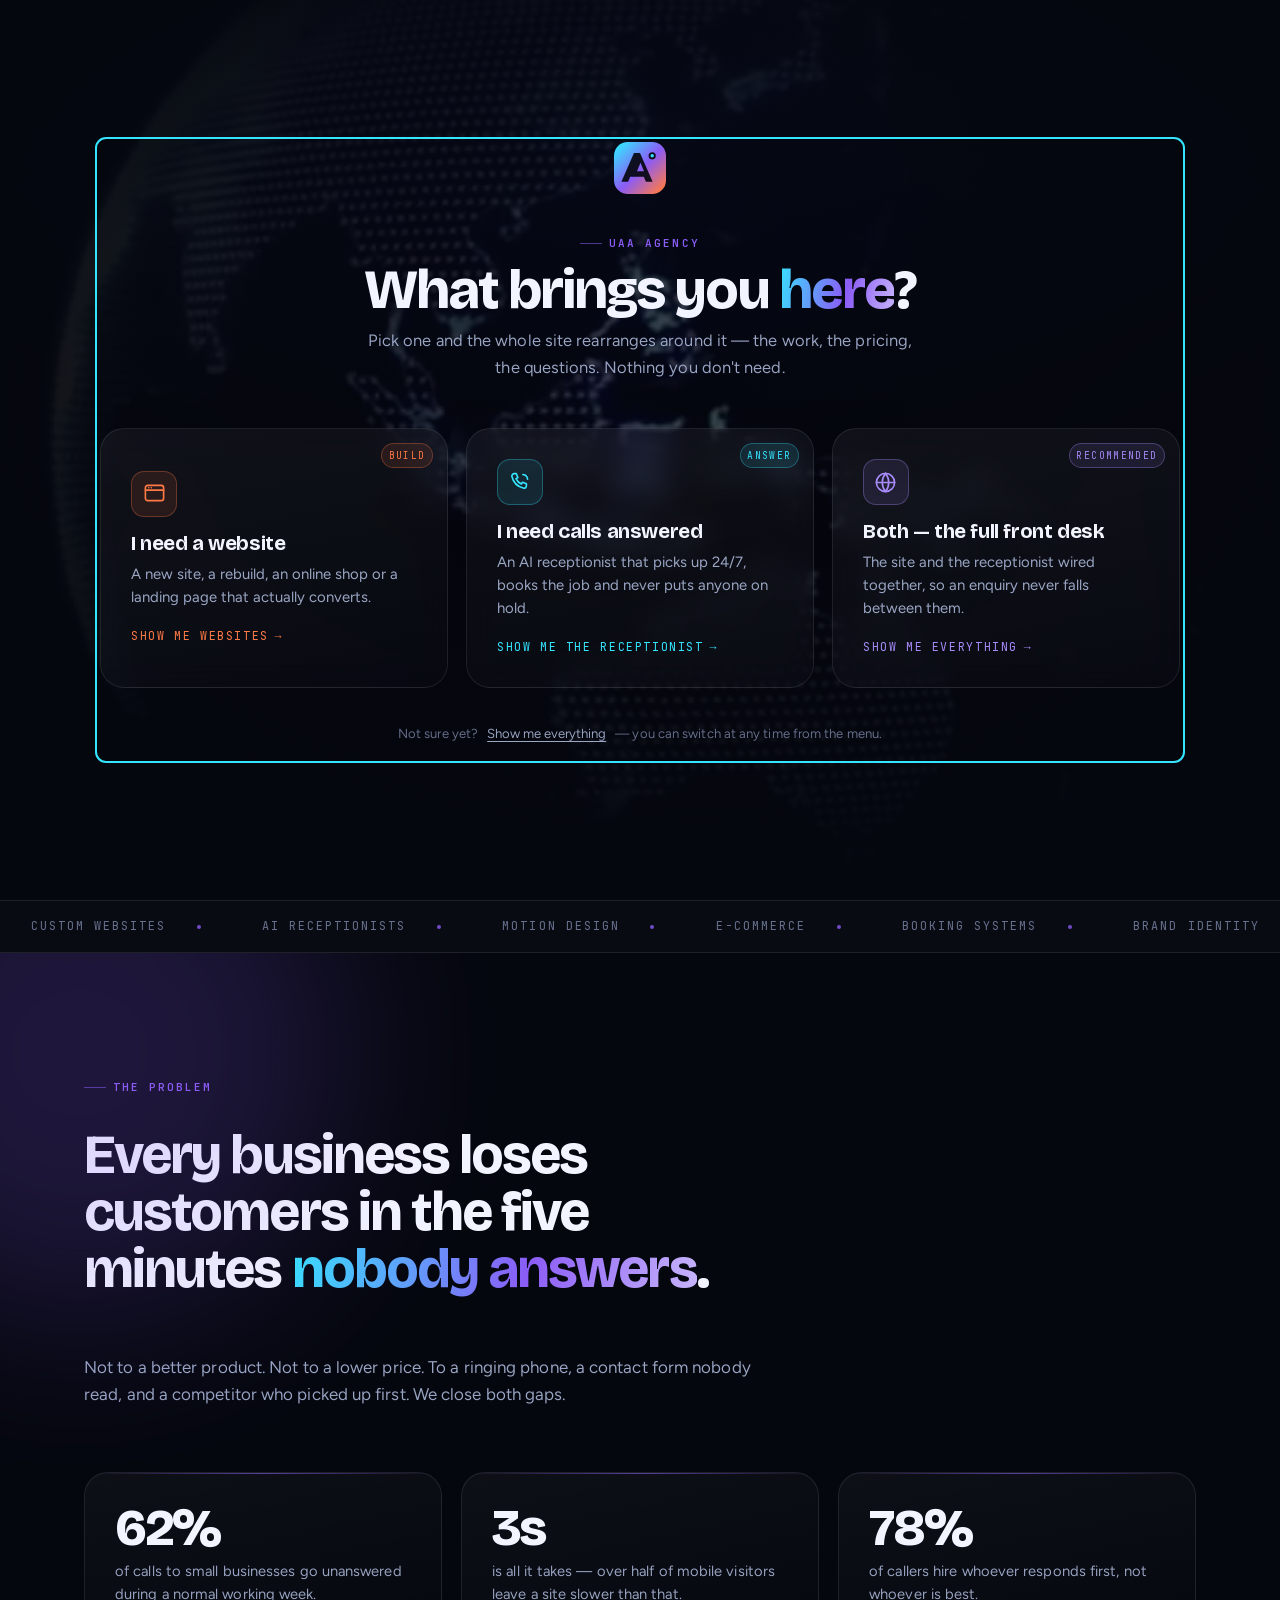
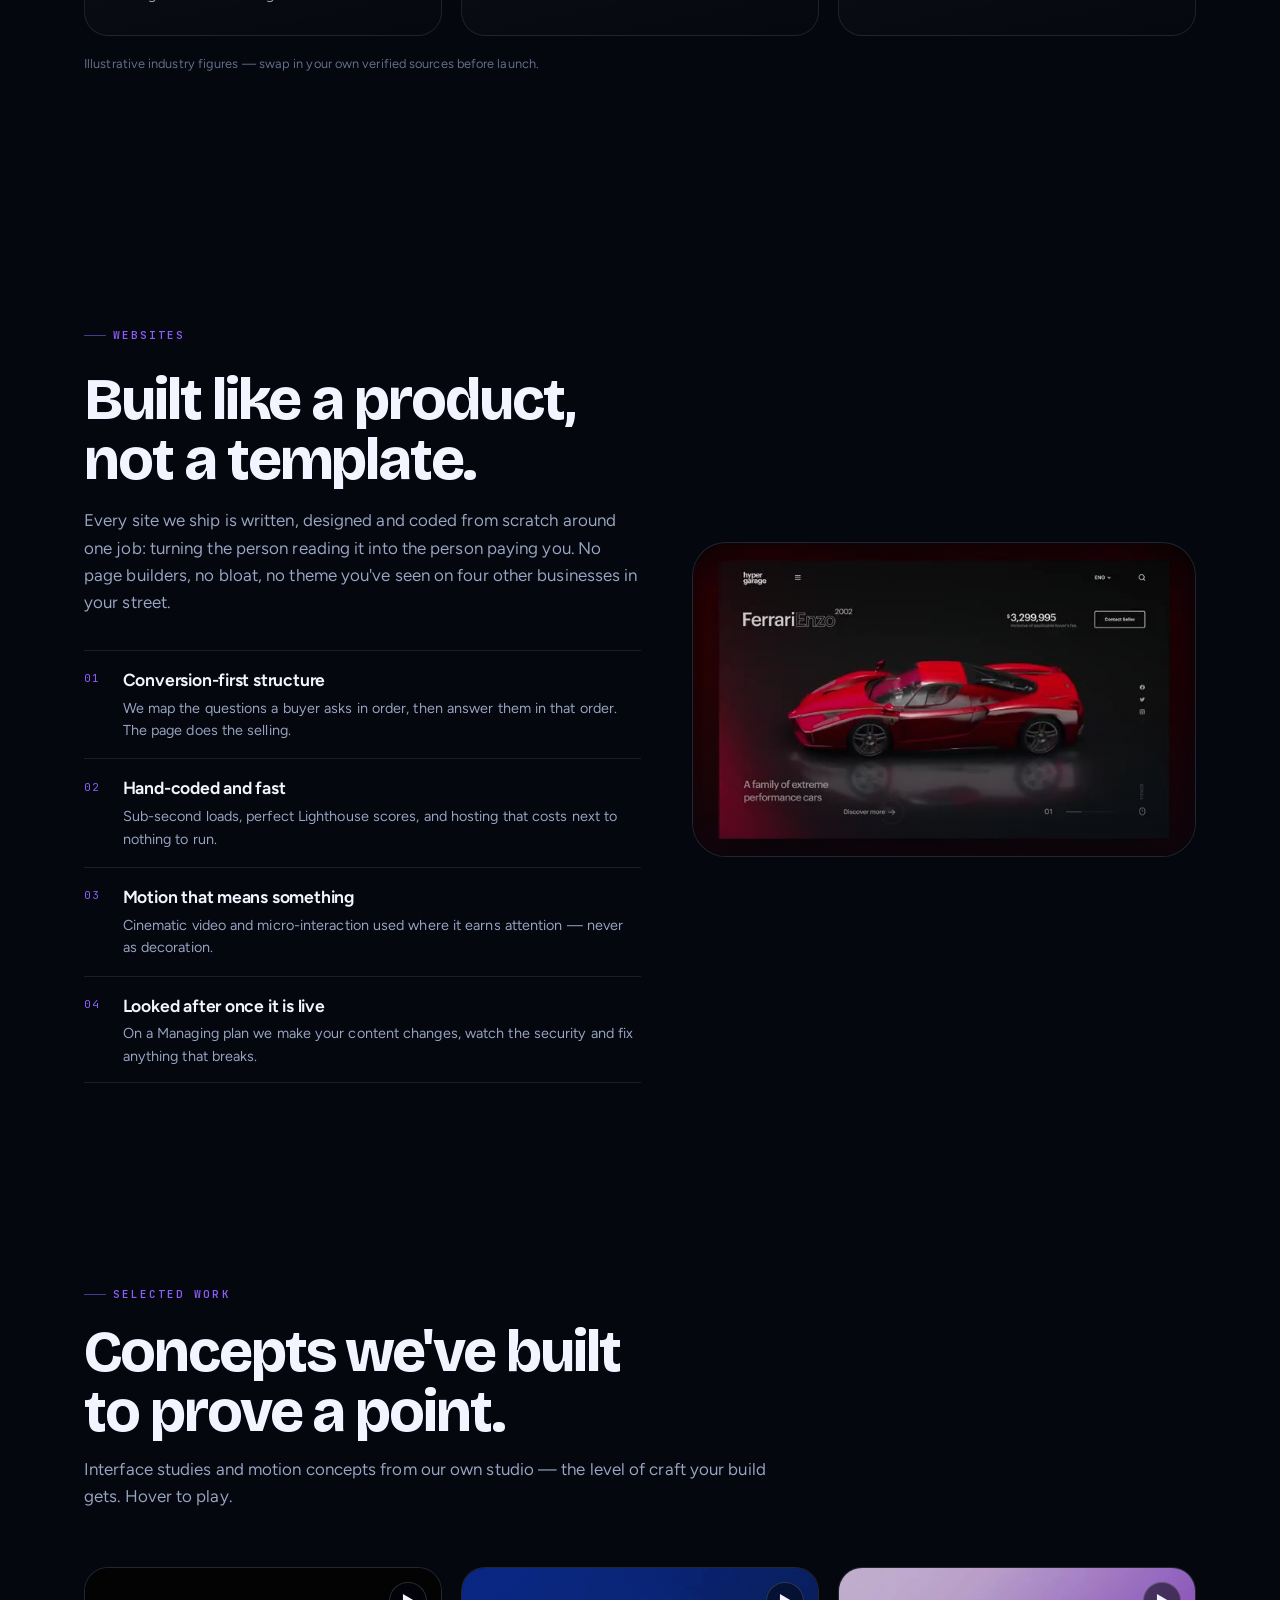
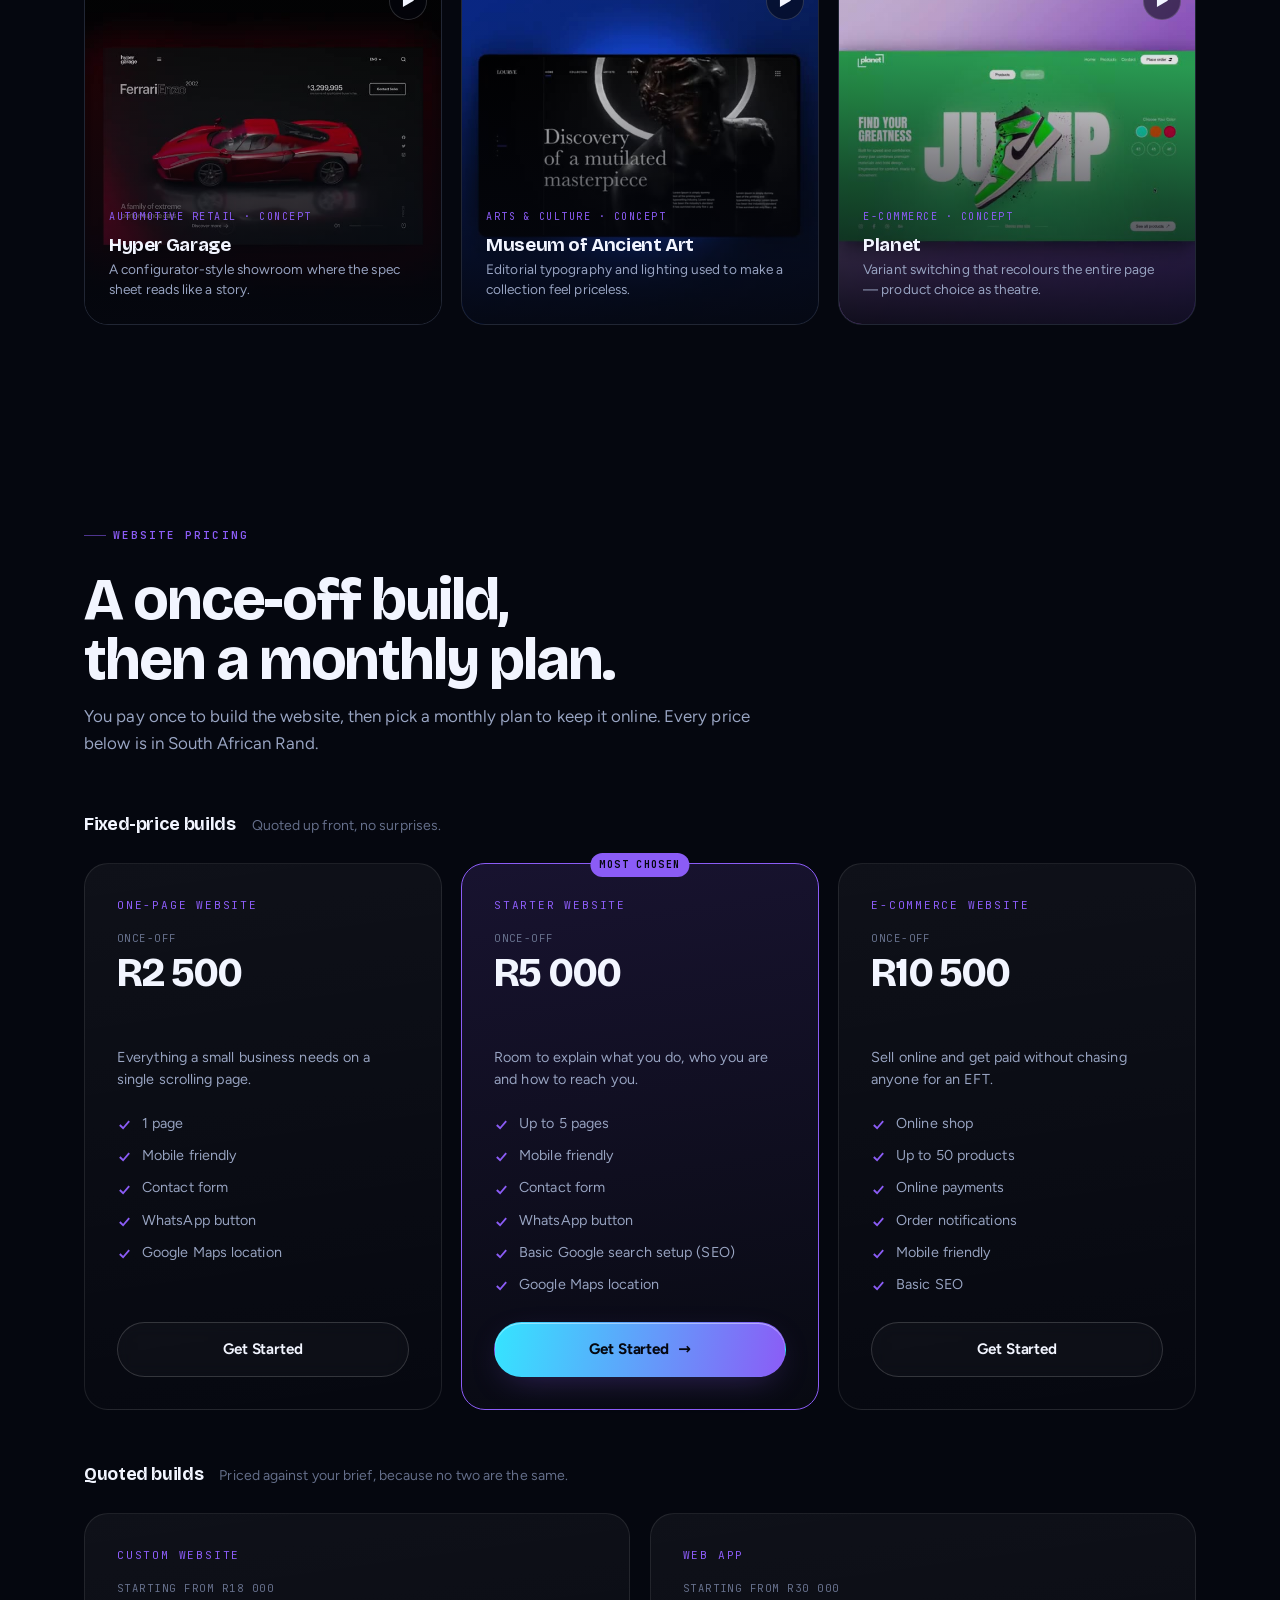
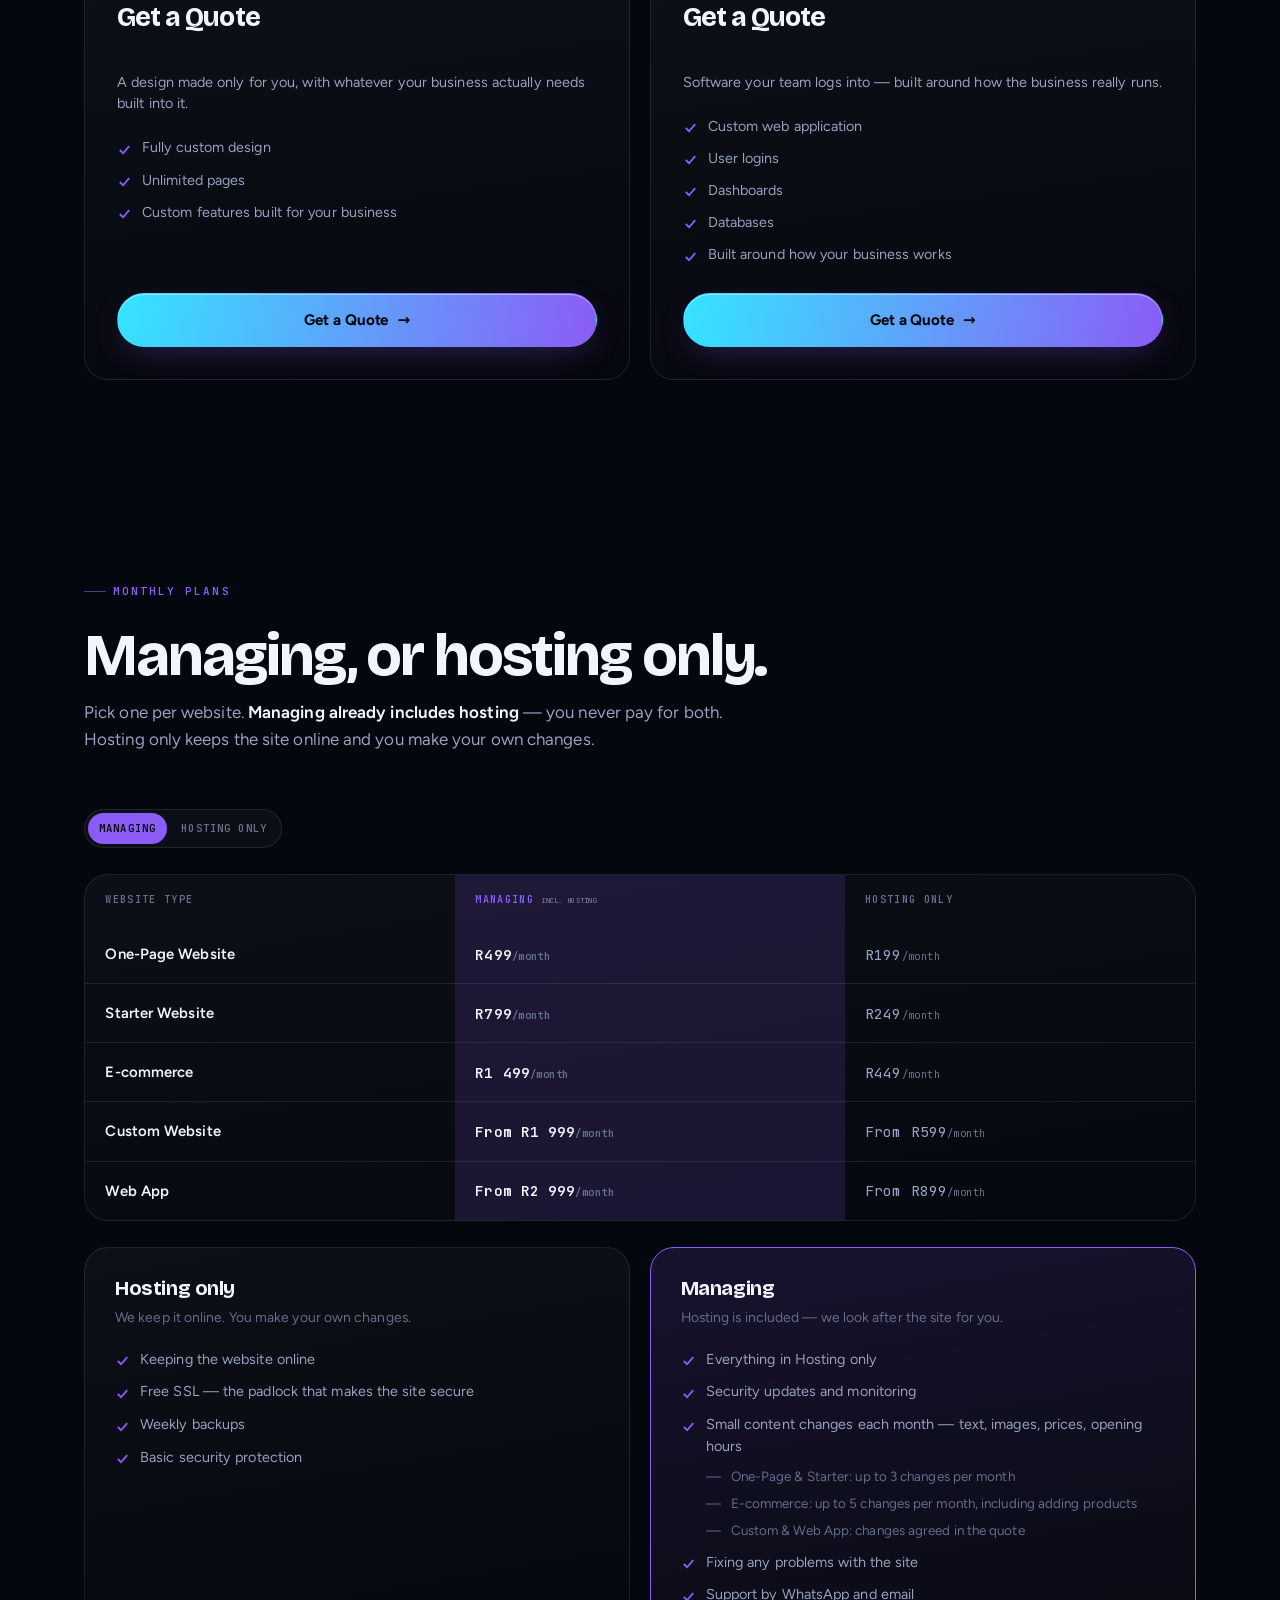
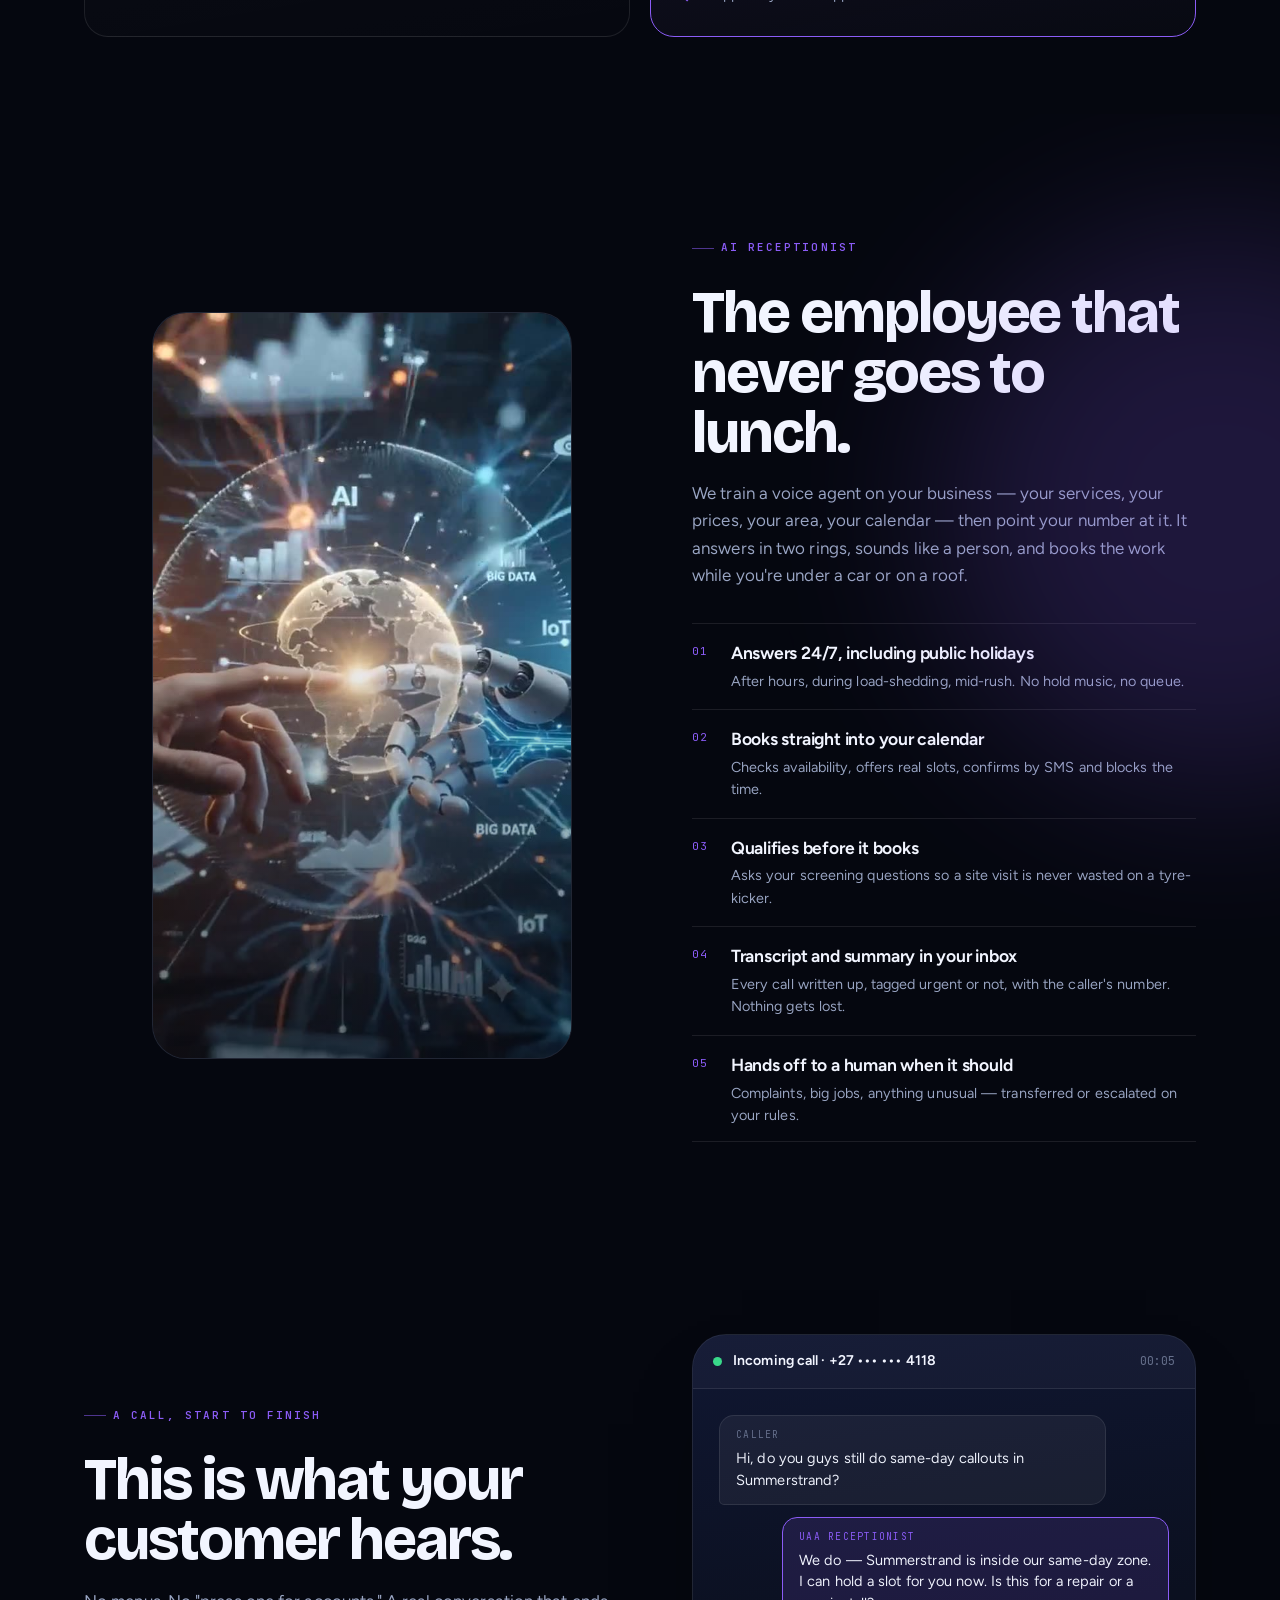
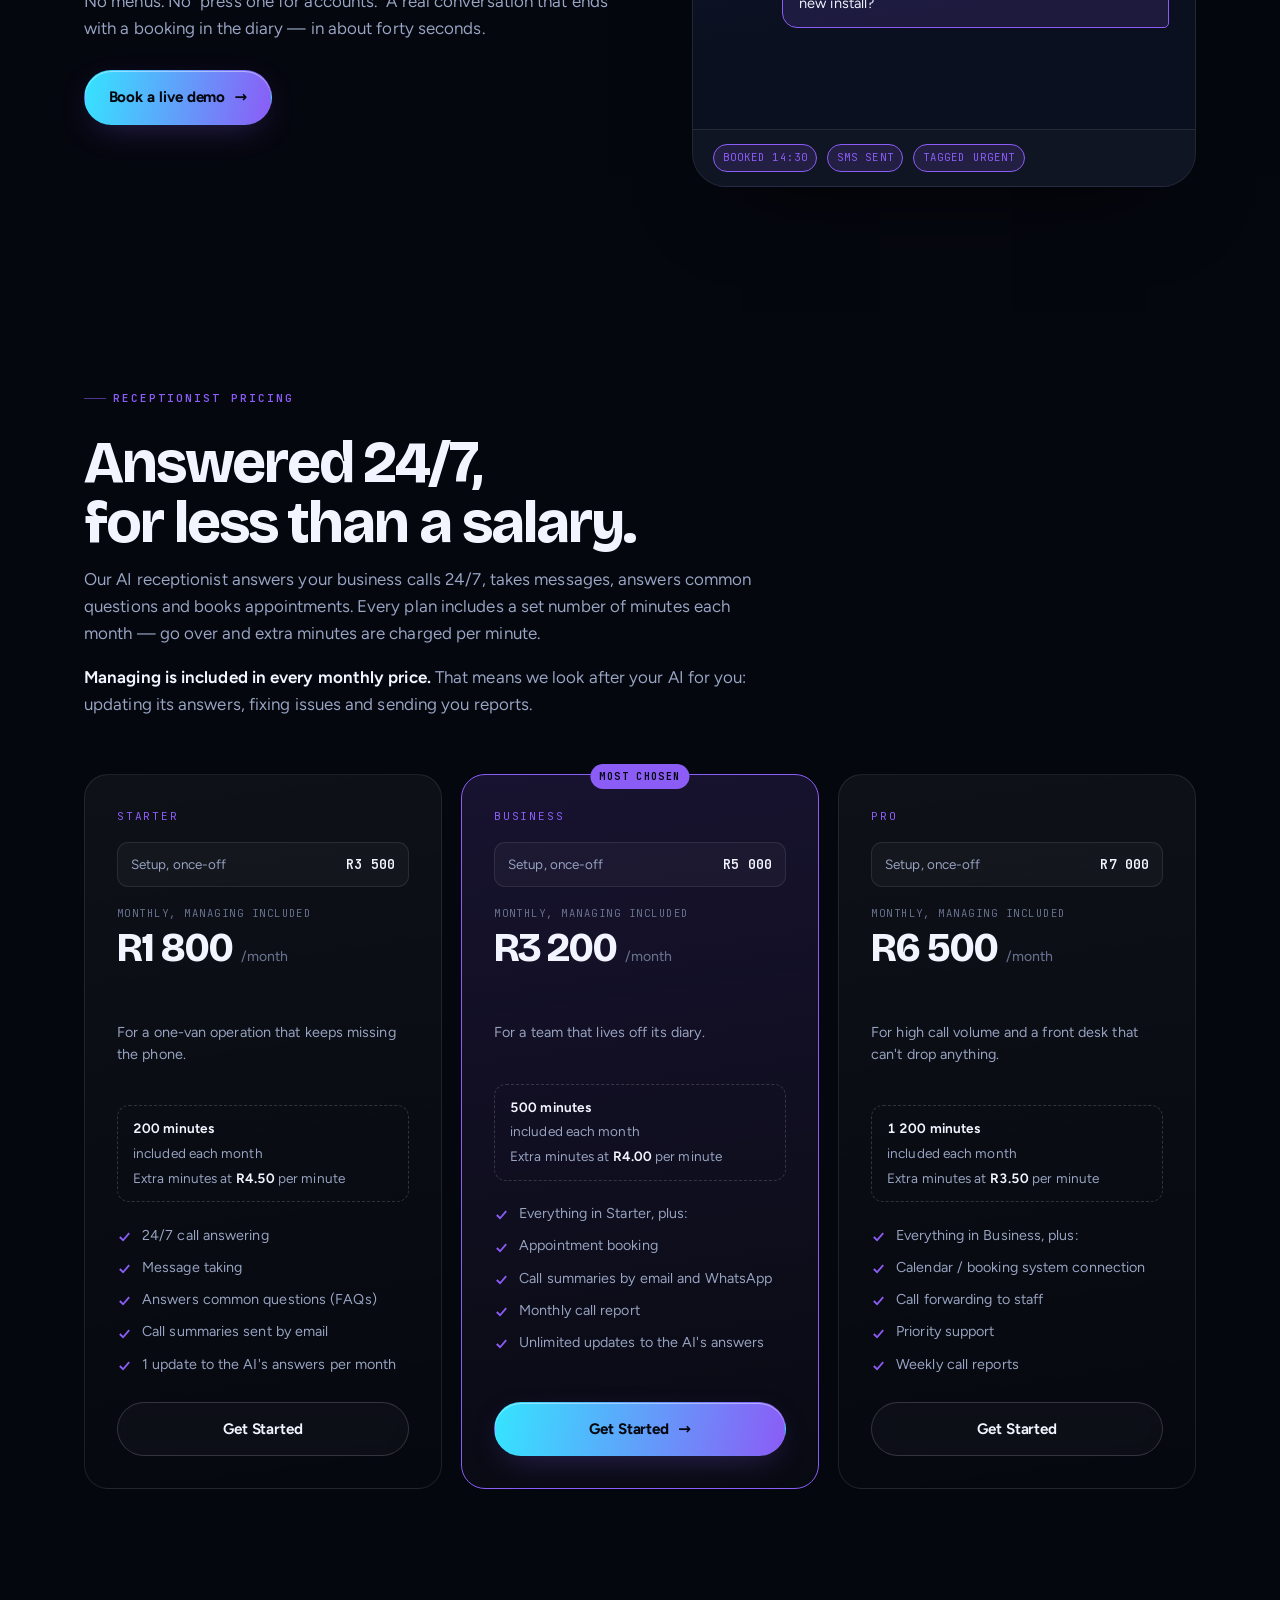
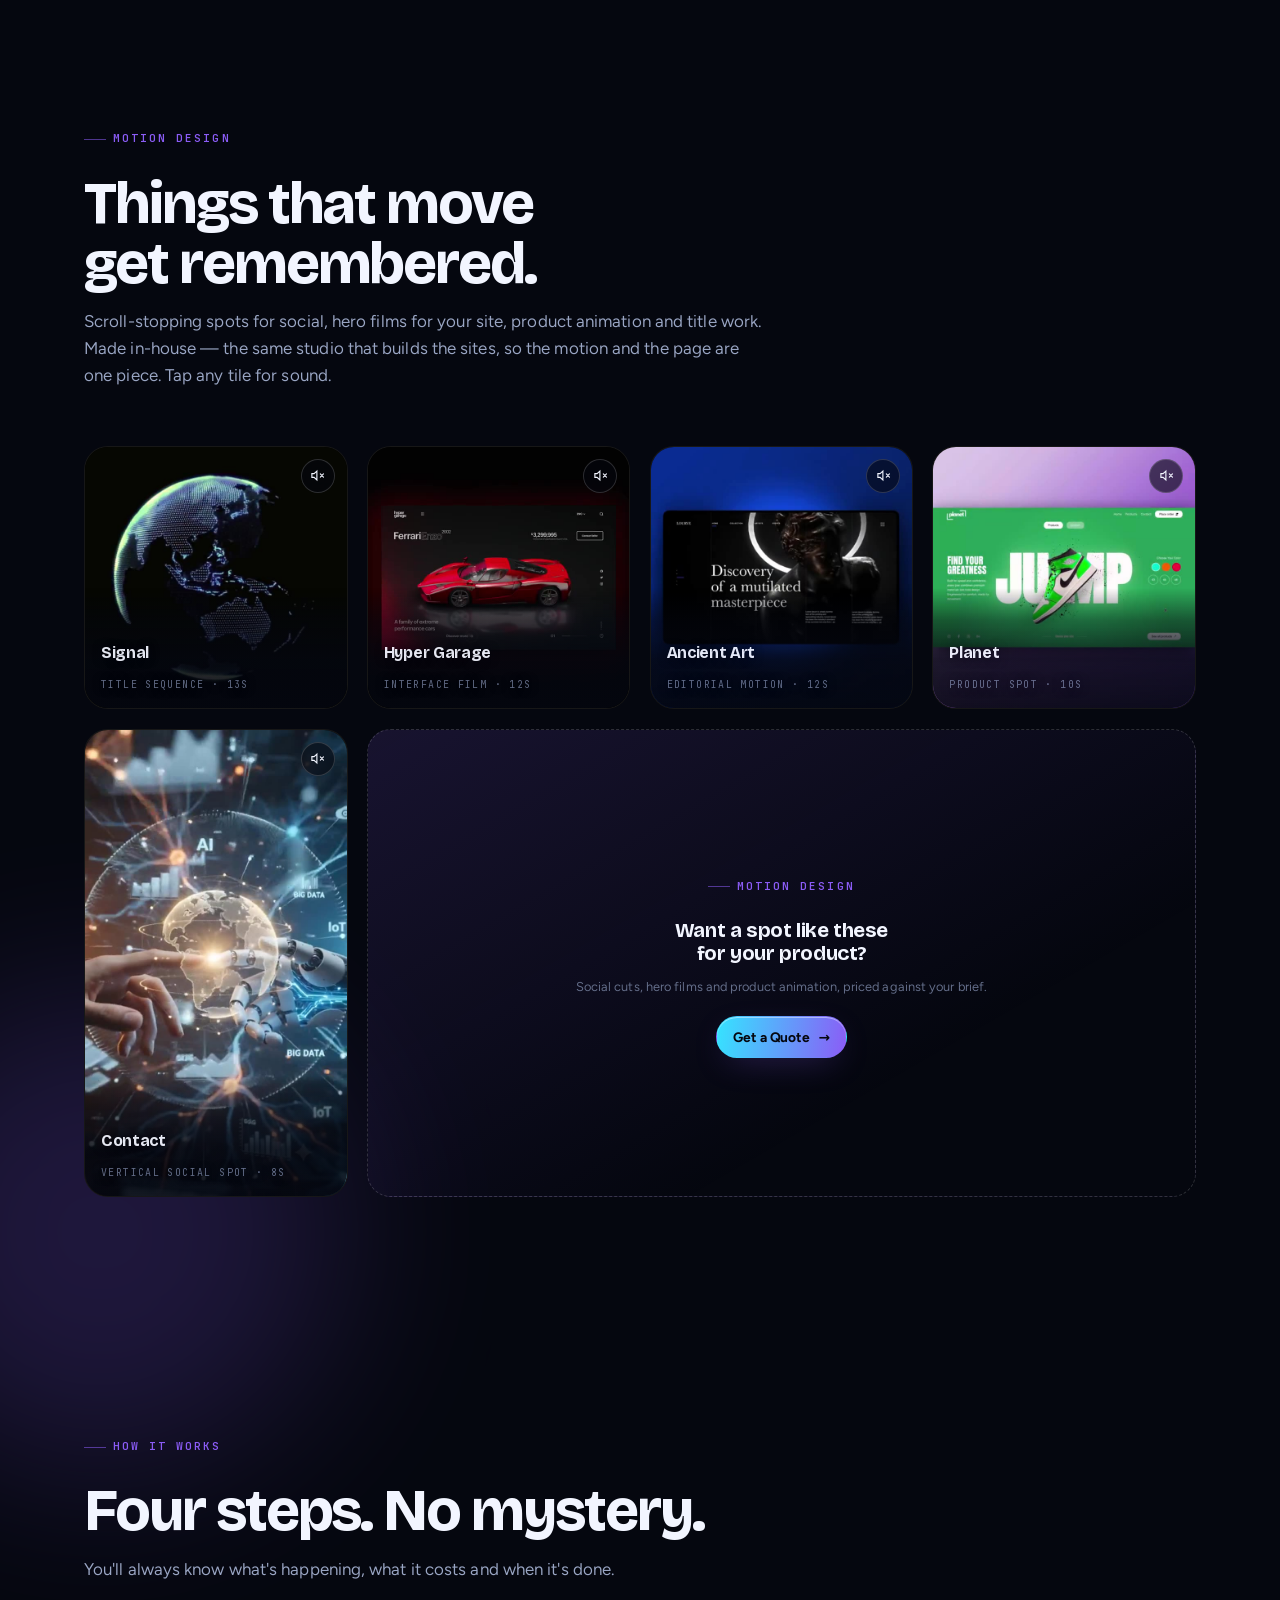
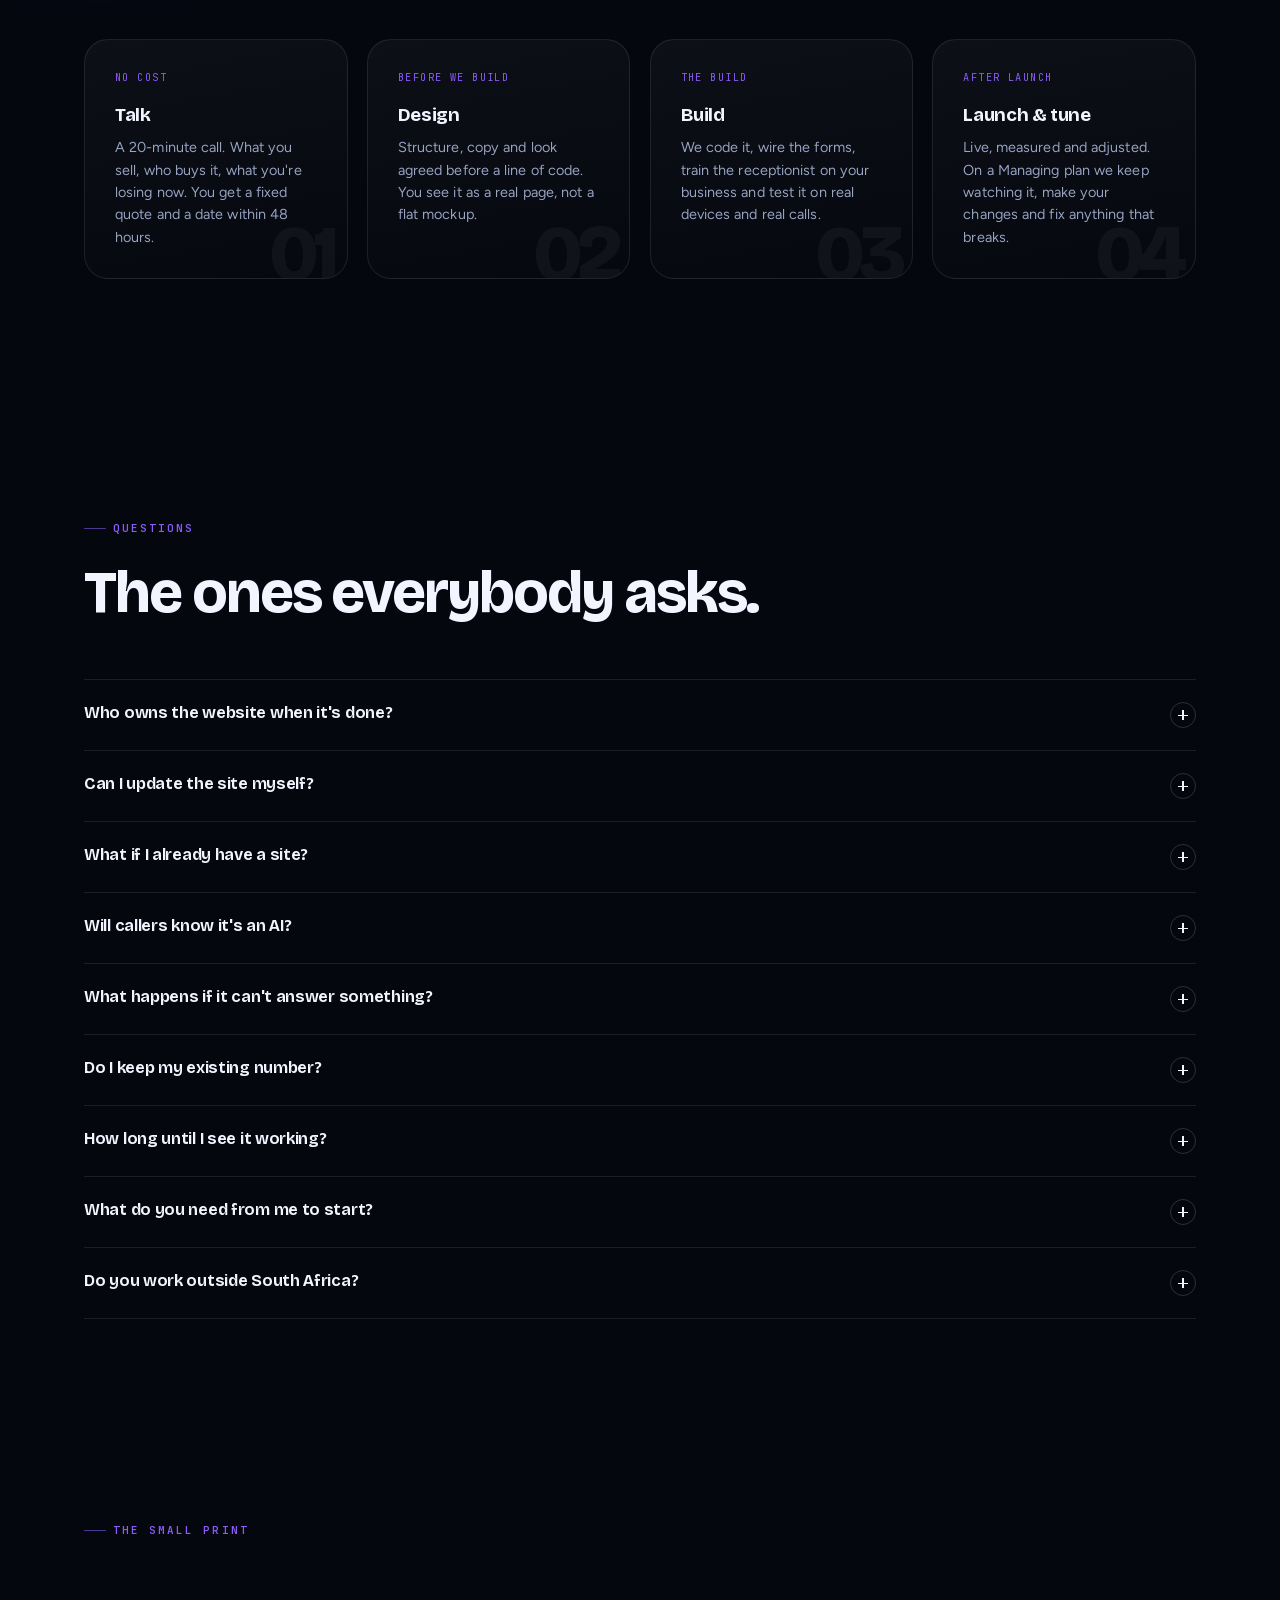
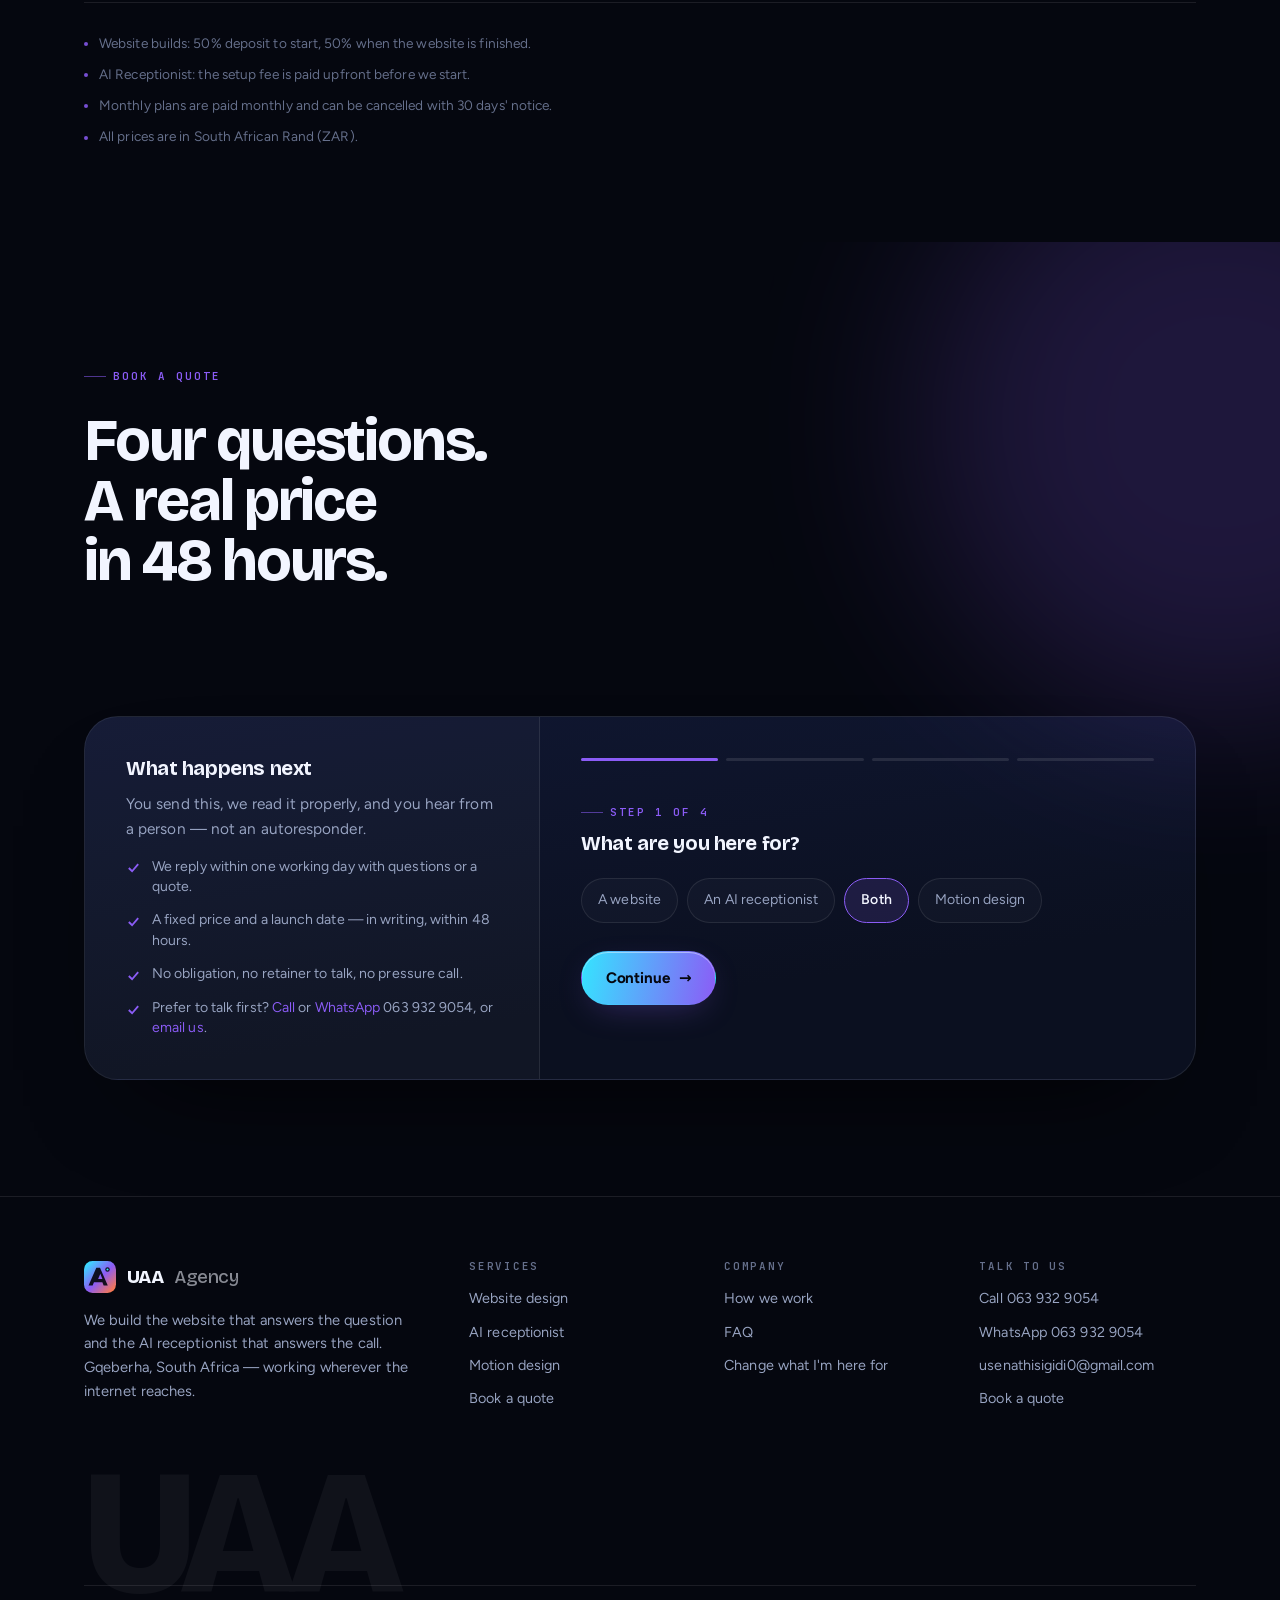
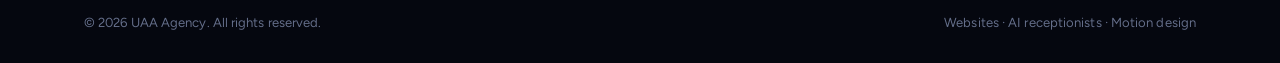
==== uaa/index.html @ ab58b15a "Add 063 932 9054 as the call and WhatsApp number Replaces the wa.me/27000000000 placeholder. The num" ====
<!DOCTYPE html>
<html lang="en" data-track="both">
<head>
<meta charset="utf-8">
<meta name="viewport" content="width=device-width, initial-scale=1">
<title>UAA Agency — Websites &amp; AI Receptionists</title>
<meta name="description" content="UAA Agency builds the website that answers the question and the AI receptionist that answers the call. Custom sites, 24/7 AI phone answering, and motion design for growing businesses.">
<meta name="theme-color" content="#05070f">
<link rel="icon" href="assets/img/favicon.svg" type="image/svg+xml">

<meta property="og:type" content="website">
<meta property="og:title" content="UAA Agency — Websites &amp; AI Receptionists">
<meta property="og:description" content="The site that answers the question. The receptionist that answers the call. Miss nothing.">
<meta property="og:image" content="assets/img/reel-globe-poster.jpg">
<meta name="twitter:card" content="summary_large_image">

<link rel="preload" href="assets/fonts/bricolage-variable.woff2" as="font" type="font/woff2" crossorigin>
<link rel="preload" href="assets/fonts/figtree-variable.woff2" as="font" type="font/woff2" crossorigin>
<link rel="stylesheet" href="assets/css/uaa.css">

<script>
/* Resolve the visitor's track before first paint so the page never flashes
   the wrong offer. The full behaviour lives in assets/js/uaa.js. */
(function(){
  try{
    var q = new URLSearchParams(location.search).get('track');
    var t = (['web','ai','both'].indexOf(q) > -1) ? q : localStorage.getItem('uaa.track');
    if(['web','ai','both'].indexOf(t) > -1){
      document.documentElement.setAttribute('data-track', t);
    }else{
      document.documentElement.className += ' is-gated';
    }
  }catch(e){}
})();
</script>
</head>
<body>
<div class="grain" aria-hidden="true"></div>

<!-- ========================================================================
     THE GATE — the visitor tells us why they're here before the site resolves
     ===================================================================== -->
<div class="gate" id="gate" role="dialog" aria-modal="true" aria-labelledby="gate-title">
  <div class="gate__bg" aria-hidden="true">
    <video src="assets/video/reel-globe.mp4" muted loop playsinline preload="auto" poster="assets/img/reel-globe-poster.jpg"></video>
  </div>

  <div class="gate__inner" tabindex="-1">
    <img class="gate__mark" src="assets/img/uaa-mark.svg" alt="" width="52" height="52">
    <p class="kicker" style="justify-content:center">UAA Agency</p>
    <h1 id="gate-title">What brings you <span class="grad">here</span>?</h1>
    <p class="gate__sub">Pick one and the whole site rearranges around it — the work, the pricing, the questions. Nothing you don't need.</p>

    <div class="gate__cards">
      <button class="choice" data-choice="web" type="button">
        <span class="choice__tag">Build</span>
        <span class="choice__ico">
          <svg viewBox="0 0 24 24" fill="none" stroke="currentColor" stroke-width="1.7" stroke-linecap="round" stroke-linejoin="round"><rect x="2.5" y="3.5" width="19" height="16" rx="2.5"/><path d="M2.5 8.5h19M6 6h.01M8.6 6h.01"/></svg>
        </span>
        <span class="ch-title">I need a website</span>
        <span class="ch-desc">A new site, a rebuild, an online shop or a landing page that actually converts.</span>
        <span class="choice__go">Show me websites <span aria-hidden="true">→</span></span>
      </button>

      <button class="choice" data-choice="ai" type="button">
        <span class="choice__tag">Answer</span>
        <span class="choice__ico">
          <svg viewBox="0 0 24 24" fill="none" stroke="currentColor" stroke-width="1.7" stroke-linecap="round" stroke-linejoin="round"><path d="M6.5 2.8h2.2l1.6 4-1.9 1.3a12.5 12.5 0 0 0 5.5 5.5l1.3-1.9 4 1.6v2.2a2.5 2.5 0 0 1-2.7 2.5A16.6 16.6 0 0 1 4 5.5 2.5 2.5 0 0 1 6.5 2.8Z"/><path d="M15.5 3.6a5.5 5.5 0 0 1 4.9 4.9"/></svg>
        </span>
        <span class="ch-title">I need calls answered</span>
        <span class="ch-desc">An AI receptionist that picks up 24/7, books the job and never puts anyone on hold.</span>
        <span class="choice__go">Show me the receptionist <span aria-hidden="true">→</span></span>
      </button>

      <button class="choice" data-choice="both" type="button">
        <span class="choice__tag">Recommended</span>
        <span class="choice__ico">
          <svg viewBox="0 0 24 24" fill="none" stroke="currentColor" stroke-width="1.7" stroke-linecap="round" stroke-linejoin="round"><path d="M12 2.5a9.5 9.5 0 1 0 0 19 9.5 9.5 0 0 0 0-19Z"/><path d="M2.5 12h19M12 2.5a15 15 0 0 1 0 19 15 15 0 0 1 0-19Z"/></svg>
        </span>
        <span class="ch-title">Both — the full front desk</span>
        <span class="ch-desc">The site and the receptionist wired together, so an enquiry never falls between them.</span>
        <span class="choice__go">Show me everything <span aria-hidden="true">→</span></span>
      </button>
    </div>

    <p class="gate__foot">Not sure yet? <button type="button" id="gate-skip">Show me everything</button> — you can switch at any time from the menu.</p>
  </div>
</div>

<!-- ===================================== HEADER ===================================== -->
<header class="hdr">
  <div class="wrap hdr__in">
    <a class="brand" href="#top">
      <img src="assets/img/uaa-mark.svg" alt="" width="32" height="32">
      UAA <span>Agency</span>
    </a>

    <nav class="nav" id="nav">
      <a href="#websites" data-show="web both">Websites</a>
      <a href="#receptionist" data-show="ai both">Receptionist</a>
      <a href="#motion">Motion</a>
      <a href="#pricing-web" data-show="web both">Pricing</a>
      <a href="#pricing-ai" data-show="ai">Pricing</a>
      <a href="#process">Process</a>
      <a href="#faq">FAQ</a>
      <a class="btn btn--primary btn--sm" href="#quote">Book a quote <span class="arr" aria-hidden="true">→</span></a>
    </nav>

    <div class="switch" role="group" aria-label="What you're here for">
      <button type="button" data-track="web" aria-pressed="false">Web</button>
      <button type="button" data-track="ai" aria-pressed="false">AI</button>
      <button type="button" data-track="both" aria-pressed="true">Both</button>
    </div>

    <button class="burger" id="burger" type="button" aria-expanded="false" aria-label="Menu" aria-controls="nav"><span></span></button>
  </div>
</header>

<main id="top">

<!-- ===================================== HERO ===================================== -->
<section class="hero">
  <div class="hero__vid" aria-hidden="true">
    <video src="assets/video/reel-globe.mp4" data-ambient muted loop playsinline preload="auto" poster="assets/img/reel-globe-poster.jpg"></video>
  </div>

  <div class="wrap hero__in">
    <div class="hero__copy">
      <p class="kicker rv in">Gqeberha · South Africa · Working worldwide</p>

      <h1 class="rv">
        <span data-show="both">Your next customer<br>won't call <span class="grad">twice</span>.</span>
        <span data-show="web">Most websites are brochures.<br>Yours should <span class="grad">close</span>.</span>
        <span data-show="ai">It answers on the first ring.<br><span class="grad">Every</span> time.</span>
      </h1>

      <p class="lede rv rv-d1">
        <span data-show="both">One front desk for your business: a website that answers the question and an AI receptionist that answers the call. Nothing lands in a voicemail box at seven on a Friday.</span>
        <span data-show="web">Custom-built sites that load in under a second, look like the brand you wish you had, and turn quiet traffic into booked work.</span>
        <span data-show="ai">An AI receptionist that picks up 24/7, books the job, screens the time-wasters and drops the transcript in your inbox before the caller has put the phone down.</span>
      </p>

      <div class="hero__cta rv rv-d2">
        <a class="btn btn--primary btn--lg" href="#quote">Book a quote <span class="arr" aria-hidden="true">→</span></a>
        <a class="btn btn--ghost btn--lg" href="#motion" data-show="both">See the work</a>
        <a class="btn btn--ghost btn--lg" href="#websites" data-show="web">See the work</a>
        <a class="btn btn--ghost btn--lg" href="#demo" data-show="ai">Hear it work</a>
      </div>

      <div class="hero__proof rv rv-d3">
        <div class="proof"><b>&lt;1s</b><span>Load target</span></div>
        <div class="proof"><b>24/7</b><span>Calls answered</span></div>
        <div class="proof"><b>From R2 500</b><span>Website builds</span></div>
        <div class="proof"><b>100%</b><span>Built by hand</span></div>
      </div>
    </div>
  </div>

  <div class="scrollcue" aria-hidden="true"><i></i>Scroll</div>
</section>

<!-- ===================================== MARQUEE ===================================== -->
<div class="marq" aria-hidden="true">
  <div class="marq__t">
    <span>Custom websites</span><span>AI receptionists</span><span>Motion design</span><span>E-commerce</span><span>Booking systems</span><span>Brand identity</span><span>Landing pages</span><span>WhatsApp automation</span>
    <span>Custom websites</span><span>AI receptionists</span><span>Motion design</span><span>E-commerce</span><span>Booking systems</span><span>Brand identity</span><span>Landing pages</span><span>WhatsApp automation</span>
  </div>
</div>

<!-- ===================================== THE HOOK ===================================== -->
<section class="band hook">
  <div class="orb" style="width:520px;height:520px;background:var(--accent-glow);top:-160px;left:-180px" aria-hidden="true"></div>
  <div class="wrap">
    <p class="kicker rv">The problem</p>
    <p class="hook__quote rv rv-d1" style="margin-top:1.2rem">
      Every business loses customers in the five minutes <span class="grad">nobody answers</span>.
    </p>
    <p class="lede rv rv-d2" style="margin-top:1.6rem">
      Not to a better product. Not to a lower price. To a ringing phone, a contact form nobody read, and a competitor who picked up first. We close both gaps.
    </p>

    <div class="grid g-3 stats">
      <div class="stat rv"><b>62%</b><p>of calls to small businesses go unanswered during a normal working week.</p></div>
      <div class="stat rv rv-d1"><b>3s</b><p>is all it takes — over half of mobile visitors leave a site slower than that.</p></div>
      <div class="stat rv rv-d2"><b>78%</b><p>of callers hire whoever responds first, not whoever is best.</p></div>
    </div>
    <p class="tiny rv" style="margin-top:18px">Illustrative industry figures — swap in your own verified sources before launch.</p>
  </div>
</section>

<!-- ========================================================================
     WEBSITES TRACK
     ===================================================================== -->
<section class="band sectionlead" id="websites" data-show="web both">
  <div class="wrap">
    <div class="split">
      <div>
        <p class="kicker rv">Websites</p>
        <h2 class="rv rv-d1" style="margin:.9rem 0 1.1rem">Built like a product,<br>not a template.</h2>
        <p class="lede rv rv-d2">
          Every site we ship is written, designed and coded from scratch around one job: turning the person reading it into the person paying you. No page builders, no bloat, no theme you've seen on four other businesses in your street.
        </p>

        <ul class="feats rv rv-d3">
          <li><span class="n">01</span><div><b>Conversion-first structure</b><p>We map the questions a buyer asks in order, then answer them in that order. The page does the selling.</p></div></li>
          <li><span class="n">02</span><div><b>Hand-coded and fast</b><p>Sub-second loads, perfect Lighthouse scores, and hosting that costs next to nothing to run.</p></div></li>
          <li><span class="n">03</span><div><b>Motion that means something</b><p>Cinematic video and micro-interaction used where it earns attention — never as decoration.</p></div></li>
          <li><span class="n">04</span><div><b>Looked after once it is live</b><p>On a Managing plan we make your content changes, watch the security and fix anything that breaks.</p></div></li>
        </ul>
      </div>

      <div class="sectionlead__vid rv rv-d2">
        <video src="assets/video/reel-hypergarage.mp4" data-track-video data-ambient muted loop playsinline preload="metadata" poster="assets/img/reel-hypergarage-poster.jpg"></video>
      </div>
    </div>
  </div>
</section>

<!-- WORK -->
<section class="band band--tight" data-show="web both">
  <div class="wrap">
    <div class="head">
      <p class="kicker rv">Selected work</p>
      <h2 class="rv rv-d1">Concepts we've built<br>to prove a point.</h2>
      <p class="lede rv rv-d2">Interface studies and motion concepts from our own studio — the level of craft your build gets. Hover to play.</p>
    </div>

    <div class="grid g-3 cases">
      <article class="case rv" data-hoverplay tabindex="0">
        <img src="assets/img/reel-hypergarage-poster.jpg" alt="Hyper Garage — a dark automotive retail interface showing a Ferrari Enzo" loading="lazy">
        <video src="assets/video/reel-hypergarage.mp4" muted loop playsinline preload="none"></video>
        <span class="case__scrim"></span>
        <span class="case__play"><svg viewBox="0 0 12 14" fill="currentColor"><path d="M0 0l12 7-12 7z"/></svg></span>
        <div class="case__body">
          <span class="case__tag">Automotive retail · Concept</span>
          <h3>Hyper Garage</h3>
          <p>A configurator-style showroom where the spec sheet reads like a story.</p>
        </div>
      </article>

      <article class="case rv rv-d1" data-hoverplay tabindex="0">
        <img src="assets/img/reel-museum-poster.jpg" alt="Museum of Ancient Art — an editorial dark-mode culture site" loading="lazy">
        <video src="assets/video/reel-museum.mp4" muted loop playsinline preload="none"></video>
        <span class="case__scrim"></span>
        <span class="case__play"><svg viewBox="0 0 12 14" fill="currentColor"><path d="M0 0l12 7-12 7z"/></svg></span>
        <div class="case__body">
          <span class="case__tag">Arts &amp; culture · Concept</span>
          <h3>Museum of Ancient Art</h3>
          <p>Editorial typography and lighting used to make a collection feel priceless.</p>
        </div>
      </article>

      <article class="case rv rv-d2" data-hoverplay tabindex="0">
        <img src="assets/img/reel-sneaker-poster.jpg" alt="Planet — a bold sneaker e-commerce interface with colour variants" loading="lazy">
        <video src="assets/video/reel-sneaker.mp4" muted loop playsinline preload="none"></video>
        <span class="case__scrim"></span>
        <span class="case__play"><svg viewBox="0 0 12 14" fill="currentColor"><path d="M0 0l12 7-12 7z"/></svg></span>
        <div class="case__body">
          <span class="case__tag">E-commerce · Concept</span>
          <h3>Planet</h3>
          <p>Variant switching that recolours the entire page — product choice as theatre.</p>
        </div>
      </article>
    </div>
  </div>
</section>

<!-- WEBSITE PRICING -->
<section class="band" id="pricing-web" data-show="web both">
  <div class="wrap">
    <div class="head">
      <p class="kicker rv">Website pricing</p>
      <h2 class="rv rv-d1" style="margin:.9rem 0 .8rem">A once-off build,<br>then a monthly plan.</h2>
      <p class="lede rv rv-d2">You pay once to build the website, then pick a monthly plan to keep it online. Every price below is in South African Rand.</p>
    </div>

    <div class="tiergroup rv">
      <div class="tiergroup__head">
        <h3>Fixed-price builds</h3>
        <p>Quoted up front, no surprises.</p>
      </div>

      <div class="grid g-3 tiers">
        <div class="tier rv">
          <p class="tier__name">One-Page Website</p>
          <p class="tier__from">Once-off</p>
          <p class="tier__price">R2 500</p>
          <p class="tier__for">Everything a small business needs on a single scrolling page.</p>
          <ul>
            <li><svg viewBox="0 0 16 16" fill="none" stroke="currentColor" stroke-width="2"><path d="M3 8.5 6.5 12 13 4.5"/></svg>1 page</li>
            <li><svg viewBox="0 0 16 16" fill="none" stroke="currentColor" stroke-width="2"><path d="M3 8.5 6.5 12 13 4.5"/></svg>Mobile friendly</li>
            <li><svg viewBox="0 0 16 16" fill="none" stroke="currentColor" stroke-width="2"><path d="M3 8.5 6.5 12 13 4.5"/></svg>Contact form</li>
            <li><svg viewBox="0 0 16 16" fill="none" stroke="currentColor" stroke-width="2"><path d="M3 8.5 6.5 12 13 4.5"/></svg>WhatsApp button</li>
            <li><svg viewBox="0 0 16 16" fill="none" stroke="currentColor" stroke-width="2"><path d="M3 8.5 6.5 12 13 4.5"/></svg>Google Maps location</li>
          </ul>
          <a class="btn btn--ghost" href="#quote" data-quote-need="web" data-plan-name="One-Page Website (R2 500)">Get Started</a>
        </div>

        <div class="tier tier--hot rv rv-d1">
          <p class="tier__name">Starter Website</p>
          <p class="tier__from">Once-off</p>
          <p class="tier__price">R5 000</p>
          <p class="tier__for">Room to explain what you do, who you are and how to reach you.</p>
          <ul>
            <li><svg viewBox="0 0 16 16" fill="none" stroke="currentColor" stroke-width="2"><path d="M3 8.5 6.5 12 13 4.5"/></svg>Up to 5 pages</li>
            <li><svg viewBox="0 0 16 16" fill="none" stroke="currentColor" stroke-width="2"><path d="M3 8.5 6.5 12 13 4.5"/></svg>Mobile friendly</li>
            <li><svg viewBox="0 0 16 16" fill="none" stroke="currentColor" stroke-width="2"><path d="M3 8.5 6.5 12 13 4.5"/></svg>Contact form</li>
            <li><svg viewBox="0 0 16 16" fill="none" stroke="currentColor" stroke-width="2"><path d="M3 8.5 6.5 12 13 4.5"/></svg>WhatsApp button</li>
            <li><svg viewBox="0 0 16 16" fill="none" stroke="currentColor" stroke-width="2"><path d="M3 8.5 6.5 12 13 4.5"/></svg>Basic Google search setup (SEO)</li>
            <li><svg viewBox="0 0 16 16" fill="none" stroke="currentColor" stroke-width="2"><path d="M3 8.5 6.5 12 13 4.5"/></svg>Google Maps location</li>
          </ul>
          <a class="btn btn--primary" href="#quote" data-quote-need="web" data-plan-name="Starter Website (R5 000)">Get Started <span class="arr" aria-hidden="true">→</span></a>
        </div>

        <div class="tier rv rv-d2">
          <p class="tier__name">E-commerce Website</p>
          <p class="tier__from">Once-off</p>
          <p class="tier__price">R10 500</p>
          <p class="tier__for">Sell online and get paid without chasing anyone for an EFT.</p>
          <ul>
            <li><svg viewBox="0 0 16 16" fill="none" stroke="currentColor" stroke-width="2"><path d="M3 8.5 6.5 12 13 4.5"/></svg>Online shop</li>
            <li><svg viewBox="0 0 16 16" fill="none" stroke="currentColor" stroke-width="2"><path d="M3 8.5 6.5 12 13 4.5"/></svg>Up to 50 products</li>
            <li><svg viewBox="0 0 16 16" fill="none" stroke="currentColor" stroke-width="2"><path d="M3 8.5 6.5 12 13 4.5"/></svg>Online payments</li>
            <li><svg viewBox="0 0 16 16" fill="none" stroke="currentColor" stroke-width="2"><path d="M3 8.5 6.5 12 13 4.5"/></svg>Order notifications</li>
            <li><svg viewBox="0 0 16 16" fill="none" stroke="currentColor" stroke-width="2"><path d="M3 8.5 6.5 12 13 4.5"/></svg>Mobile friendly</li>
            <li><svg viewBox="0 0 16 16" fill="none" stroke="currentColor" stroke-width="2"><path d="M3 8.5 6.5 12 13 4.5"/></svg>Basic SEO</li>
          </ul>
          <a class="btn btn--ghost" href="#quote" data-quote-need="web" data-plan-name="E-commerce Website (R10 500)">Get Started</a>
        </div>
      </div>
    </div>

    <div class="tiergroup rv">
      <div class="tiergroup__head">
        <h3>Quoted builds</h3>
        <p>Priced against your brief, because no two are the same.</p>
      </div>

      <div class="grid g-2 tiers">
        <div class="tier rv">
          <p class="tier__name">Custom Website</p>
          <p class="tier__from">Starting from R18 000</p>
          <p class="tier__quote">Get a Quote</p>
          <p class="tier__for">A design made only for you, with whatever your business actually needs built into it.</p>
          <ul>
            <li><svg viewBox="0 0 16 16" fill="none" stroke="currentColor" stroke-width="2"><path d="M3 8.5 6.5 12 13 4.5"/></svg>Fully custom design</li>
            <li><svg viewBox="0 0 16 16" fill="none" stroke="currentColor" stroke-width="2"><path d="M3 8.5 6.5 12 13 4.5"/></svg>Unlimited pages</li>
            <li><svg viewBox="0 0 16 16" fill="none" stroke="currentColor" stroke-width="2"><path d="M3 8.5 6.5 12 13 4.5"/></svg>Custom features built for your business</li>
          </ul>
          <button class="btn btn--primary" type="button" data-open-quote="Custom Website">Get a Quote <span class="arr" aria-hidden="true">→</span></button>
        </div>

        <div class="tier rv rv-d1">
          <p class="tier__name">Web App</p>
          <p class="tier__from">Starting from R30 000</p>
          <p class="tier__quote">Get a Quote</p>
          <p class="tier__for">Software your team logs into — built around how the business really runs.</p>
          <ul>
            <li><svg viewBox="0 0 16 16" fill="none" stroke="currentColor" stroke-width="2"><path d="M3 8.5 6.5 12 13 4.5"/></svg>Custom web application</li>
            <li><svg viewBox="0 0 16 16" fill="none" stroke="currentColor" stroke-width="2"><path d="M3 8.5 6.5 12 13 4.5"/></svg>User logins</li>
            <li><svg viewBox="0 0 16 16" fill="none" stroke="currentColor" stroke-width="2"><path d="M3 8.5 6.5 12 13 4.5"/></svg>Dashboards</li>
            <li><svg viewBox="0 0 16 16" fill="none" stroke="currentColor" stroke-width="2"><path d="M3 8.5 6.5 12 13 4.5"/></svg>Databases</li>
            <li><svg viewBox="0 0 16 16" fill="none" stroke="currentColor" stroke-width="2"><path d="M3 8.5 6.5 12 13 4.5"/></svg>Built around how your business works</li>
          </ul>
          <button class="btn btn--primary" type="button" data-open-quote="Web App">Get a Quote <span class="arr" aria-hidden="true">→</span></button>
        </div>
      </div>
    </div>
  </div>
</section>

<!-- MONTHLY PLANS FOR WEBSITES -->
<section class="band band--tight" id="monthly-plans" data-show="web both">
  <div class="wrap">
    <div class="head">
      <p class="kicker rv">Monthly plans</p>
      <h2 class="rv rv-d1" style="margin:.9rem 0 .8rem">Managing, or hosting only.</h2>
      <p class="lede rv rv-d2">Pick one per website. <b style="color:var(--text);font-weight:640">Managing already includes hosting</b> — you never pay for both. Hosting only keeps the site online and you make your own changes.</p>
    </div>

    <div class="plantoggle rv" id="plantoggle" role="group" aria-label="Which monthly option to highlight">
      <button type="button" data-emph="manage" aria-pressed="true">Managing</button>
      <button type="button" data-emph="host" aria-pressed="false">Hosting only</button>
    </div>

    <div class="planwrap rv rv-d1" data-emph="manage" id="planwrap">
      <table class="plans">
        <thead>
          <tr>
            <th scope="col">Website type</th>
            <th scope="col" class="c-manage">Managing <small>incl. hosting</small></th>
            <th scope="col" class="c-host">Hosting only</th>
          </tr>
        </thead>
        <tbody>
          <tr><th scope="row">One-Page Website</th><td class="c-manage">R499<small>/month</small></td><td class="c-host">R199<small>/month</small></td></tr>
          <tr><th scope="row">Starter Website</th><td class="c-manage">R799<small>/month</small></td><td class="c-host">R249<small>/month</small></td></tr>
          <tr><th scope="row">E-commerce</th><td class="c-manage">R1 499<small>/month</small></td><td class="c-host">R449<small>/month</small></td></tr>
          <tr><th scope="row">Custom Website</th><td class="c-manage">From R1 999<small>/month</small></td><td class="c-host">From R599<small>/month</small></td></tr>
          <tr><th scope="row">Web App</th><td class="c-manage">From R2 999<small>/month</small></td><td class="c-host">From R899<small>/month</small></td></tr>
        </tbody>
      </table>
    </div>

    <div class="grid g-2" style="margin-top:clamp(18px,2.2vw,26px)">
      <div class="incl rv">
        <h3>Hosting only</h3>
        <p>We keep it online. You make your own changes.</p>
        <ul>
          <li><svg viewBox="0 0 16 16" fill="none" stroke="currentColor" stroke-width="2"><path d="M3 8.5 6.5 12 13 4.5"/></svg>Keeping the website online</li>
          <li><svg viewBox="0 0 16 16" fill="none" stroke="currentColor" stroke-width="2"><path d="M3 8.5 6.5 12 13 4.5"/></svg>Free SSL — the padlock that makes the site secure</li>
          <li><svg viewBox="0 0 16 16" fill="none" stroke="currentColor" stroke-width="2"><path d="M3 8.5 6.5 12 13 4.5"/></svg>Weekly backups</li>
          <li><svg viewBox="0 0 16 16" fill="none" stroke="currentColor" stroke-width="2"><path d="M3 8.5 6.5 12 13 4.5"/></svg>Basic security protection</li>
        </ul>
      </div>

      <div class="incl incl--hot rv rv-d1">
        <h3>Managing</h3>
        <p>Hosting is included — we look after the site for you.</p>
        <ul>
          <li><svg viewBox="0 0 16 16" fill="none" stroke="currentColor" stroke-width="2"><path d="M3 8.5 6.5 12 13 4.5"/></svg>Everything in Hosting only</li>
          <li><svg viewBox="0 0 16 16" fill="none" stroke="currentColor" stroke-width="2"><path d="M3 8.5 6.5 12 13 4.5"/></svg>Security updates and monitoring</li>
          <li>
            <svg viewBox="0 0 16 16" fill="none" stroke="currentColor" stroke-width="2"><path d="M3 8.5 6.5 12 13 4.5"/></svg>
            <div>Small content changes each month — text, images, prices, opening hours
              <ul>
                <li>One-Page &amp; Starter: up to 3 changes per month</li>
                <li>E-commerce: up to 5 changes per month, including adding products</li>
                <li>Custom &amp; Web App: changes agreed in the quote</li>
              </ul>
            </div>
          </li>
          <li><svg viewBox="0 0 16 16" fill="none" stroke="currentColor" stroke-width="2"><path d="M3 8.5 6.5 12 13 4.5"/></svg>Fixing any problems with the site</li>
          <li><svg viewBox="0 0 16 16" fill="none" stroke="currentColor" stroke-width="2"><path d="M3 8.5 6.5 12 13 4.5"/></svg>Support by WhatsApp and email</li>
        </ul>
      </div>
    </div>
  </div>
</section>

<!-- ========================================================================
     AI RECEPTIONIST TRACK
     ===================================================================== -->
<section class="band sectionlead" id="receptionist" data-show="ai both">
  <div class="orb" style="width:560px;height:560px;background:var(--accent-glow);top:10%;right:-220px" aria-hidden="true"></div>
  <div class="wrap">
    <div class="split split--rev">
      <div>
        <p class="kicker rv">AI receptionist</p>
        <h2 class="rv rv-d1" style="margin:.9rem 0 1.1rem">The employee that<br>never goes to lunch.</h2>
        <p class="lede rv rv-d2">
          We train a voice agent on your business — your services, your prices, your area, your calendar — then point your number at it. It answers in two rings, sounds like a person, and books the work while you're under a car or on a roof.
        </p>

        <ul class="feats rv rv-d3">
          <li><span class="n">01</span><div><b>Answers 24/7, including public holidays</b><p>After hours, during load-shedding, mid-rush. No hold music, no queue.</p></div></li>
          <li><span class="n">02</span><div><b>Books straight into your calendar</b><p>Checks availability, offers real slots, confirms by SMS and blocks the time.</p></div></li>
          <li><span class="n">03</span><div><b>Qualifies before it books</b><p>Asks your screening questions so a site visit is never wasted on a tyre-kicker.</p></div></li>
          <li><span class="n">04</span><div><b>Transcript and summary in your inbox</b><p>Every call written up, tagged urgent or not, with the caller's number. Nothing gets lost.</p></div></li>
          <li><span class="n">05</span><div><b>Hands off to a human when it should</b><p>Complaints, big jobs, anything unusual — transferred or escalated on your rules.</p></div></li>
        </ul>
      </div>

      <div class="sectionlead__vid rv rv-d2" style="aspect-ratio:9/16;max-width:420px;margin-inline:auto">
        <video src="assets/video/reel-ai-hands.mp4" data-track-video data-ambient muted loop playsinline preload="metadata" poster="assets/img/reel-ai-hands-poster.jpg"></video>
      </div>
    </div>
  </div>
</section>

<!-- LIVE CALL DEMO -->
<section class="band band--tight" id="demo" data-show="ai both">
  <div class="wrap">
    <div class="split">
      <div>
        <p class="kicker rv">A call, start to finish</p>
        <h2 class="rv rv-d1" style="margin:.9rem 0 1.1rem">This is what your<br>customer hears.</h2>
        <p class="lede rv rv-d2">No menus. No "press one for accounts." A real conversation that ends with a booking in the diary — in about forty seconds.</p>
        <div class="hero__cta rv rv-d3" style="margin-top:28px">
          <a class="btn btn--primary" href="#quote" data-quote-need="ai">Book a live demo <span class="arr" aria-hidden="true">→</span></a>
        </div>
      </div>

      <div class="callcard rv rv-d2">
        <div class="callcard__bar">
          <span class="callcard__dot" aria-hidden="true"></span>
          <b>Incoming call · +27 ••• ••• 4118</b>
          <span class="t" id="call-timer">00:00</span>
        </div>
        <div class="callcard__body" id="call-body" role="log" aria-label="Example call transcript"></div>
        <div class="callcard__foot">
          <span class="chip">Booked 14:30</span>
          <span class="chip">SMS sent</span>
          <span class="chip">Tagged urgent</span>
        </div>
      </div>
    </div>
  </div>
</section>

<!-- AI RECEPTIONIST PRICING -->
<section class="band" id="pricing-ai" data-show="ai both">
  <div class="wrap">
    <div class="head">
      <p class="kicker rv">Receptionist pricing</p>
      <h2 class="rv rv-d1" style="margin:.9rem 0 .8rem">Answered 24/7,<br>for less than a salary.</h2>
      <p class="lede rv rv-d2">
        Our AI receptionist answers your business calls 24/7, takes messages, answers common questions and books appointments. Every plan includes a set number of minutes each month — go over and extra minutes are charged per minute.
      </p>
      <p class="lede rv rv-d2" style="margin-top:.9rem">
        <b style="color:var(--text);font-weight:640">Managing is included in every monthly price.</b> That means we look after your AI for you: updating its answers, fixing issues and sending you reports.
      </p>
    </div>

    <div class="grid g-3 tiers">
      <div class="tier rv">
        <p class="tier__name">Starter</p>
        <p class="tier__setup"><span>Setup, once-off</span><b>R3 500</b></p>
        <p class="tier__from">Monthly, managing included</p>
        <p class="tier__price">R1 800<small>/month</small></p>
        <p class="tier__for">For a one-van operation that keeps missing the phone.</p>
        <p class="tier__mins"><b>200 minutes</b> included each month<span>Extra minutes at <b>R4.50</b> per minute</span></p>
        <ul style="margin-top:1.4rem">
          <li><svg viewBox="0 0 16 16" fill="none" stroke="currentColor" stroke-width="2"><path d="M3 8.5 6.5 12 13 4.5"/></svg>24/7 call answering</li>
          <li><svg viewBox="0 0 16 16" fill="none" stroke="currentColor" stroke-width="2"><path d="M3 8.5 6.5 12 13 4.5"/></svg>Message taking</li>
          <li><svg viewBox="0 0 16 16" fill="none" stroke="currentColor" stroke-width="2"><path d="M3 8.5 6.5 12 13 4.5"/></svg>Answers common questions (FAQs)</li>
          <li><svg viewBox="0 0 16 16" fill="none" stroke="currentColor" stroke-width="2"><path d="M3 8.5 6.5 12 13 4.5"/></svg>Call summaries sent by email</li>
          <li><svg viewBox="0 0 16 16" fill="none" stroke="currentColor" stroke-width="2"><path d="M3 8.5 6.5 12 13 4.5"/></svg>1 update to the AI's answers per month</li>
        </ul>
        <a class="btn btn--ghost" href="#quote" data-quote-need="ai" data-plan-name="AI Receptionist — Starter (R3 500 setup + R1 800/month)">Get Started</a>
      </div>

      <div class="tier tier--hot rv rv-d1">
        <p class="tier__name">Business</p>
        <p class="tier__setup"><span>Setup, once-off</span><b>R5 000</b></p>
        <p class="tier__from">Monthly, managing included</p>
        <p class="tier__price">R3 200<small>/month</small></p>
        <p class="tier__for">For a team that lives off its diary.</p>
        <p class="tier__mins"><b>500 minutes</b> included each month<span>Extra minutes at <b>R4.00</b> per minute</span></p>
        <ul style="margin-top:1.4rem">
          <li><svg viewBox="0 0 16 16" fill="none" stroke="currentColor" stroke-width="2"><path d="M3 8.5 6.5 12 13 4.5"/></svg>Everything in Starter, plus:</li>
          <li><svg viewBox="0 0 16 16" fill="none" stroke="currentColor" stroke-width="2"><path d="M3 8.5 6.5 12 13 4.5"/></svg>Appointment booking</li>
          <li><svg viewBox="0 0 16 16" fill="none" stroke="currentColor" stroke-width="2"><path d="M3 8.5 6.5 12 13 4.5"/></svg>Call summaries by email and WhatsApp</li>
          <li><svg viewBox="0 0 16 16" fill="none" stroke="currentColor" stroke-width="2"><path d="M3 8.5 6.5 12 13 4.5"/></svg>Monthly call report</li>
          <li><svg viewBox="0 0 16 16" fill="none" stroke="currentColor" stroke-width="2"><path d="M3 8.5 6.5 12 13 4.5"/></svg>Unlimited updates to the AI's answers</li>
        </ul>
        <a class="btn btn--primary" href="#quote" data-quote-need="ai" data-plan-name="AI Receptionist — Business (R5 000 setup + R3 200/month)">Get Started <span class="arr" aria-hidden="true">→</span></a>
      </div>

      <div class="tier rv rv-d2">
        <p class="tier__name">Pro</p>
        <p class="tier__setup"><span>Setup, once-off</span><b>R7 000</b></p>
        <p class="tier__from">Monthly, managing included</p>
        <p class="tier__price">R6 500<small>/month</small></p>
        <p class="tier__for">For high call volume and a front desk that can't drop anything.</p>
        <p class="tier__mins"><b>1 200 minutes</b> included each month<span>Extra minutes at <b>R3.50</b> per minute</span></p>
        <ul style="margin-top:1.4rem">
          <li><svg viewBox="0 0 16 16" fill="none" stroke="currentColor" stroke-width="2"><path d="M3 8.5 6.5 12 13 4.5"/></svg>Everything in Business, plus:</li>
          <li><svg viewBox="0 0 16 16" fill="none" stroke="currentColor" stroke-width="2"><path d="M3 8.5 6.5 12 13 4.5"/></svg>Calendar / booking system connection</li>
          <li><svg viewBox="0 0 16 16" fill="none" stroke="currentColor" stroke-width="2"><path d="M3 8.5 6.5 12 13 4.5"/></svg>Call forwarding to staff</li>
          <li><svg viewBox="0 0 16 16" fill="none" stroke="currentColor" stroke-width="2"><path d="M3 8.5 6.5 12 13 4.5"/></svg>Priority support</li>
          <li><svg viewBox="0 0 16 16" fill="none" stroke="currentColor" stroke-width="2"><path d="M3 8.5 6.5 12 13 4.5"/></svg>Weekly call reports</li>
        </ul>
        <a class="btn btn--ghost" href="#quote" data-quote-need="ai" data-plan-name="AI Receptionist — Pro (R7 000 setup + R6 500/month)">Get Started</a>
      </div>
    </div>
  </div>
</section>



<!-- ========================================================================
     MOTION DESIGN — always on
     ===================================================================== -->
<section class="band" id="motion">
  <div class="orb" style="width:480px;height:480px;background:var(--accent-glow);bottom:-160px;left:-140px" aria-hidden="true"></div>
  <div class="wrap">
    <div class="head">
      <p class="kicker rv">Motion design</p>
      <h2 class="rv rv-d1" style="margin:.9rem 0 .9rem">Things that move<br>get remembered.</h2>
      <p class="lede rv rv-d2">
        Scroll-stopping spots for social, hero films for your site, product animation and title work. Made in-house — the same studio that builds the sites, so the motion and the page are one piece. Tap any tile for sound.
      </p>
    </div>

    <div class="grid g-4 reelgrid">
      <article class="reel rv" data-hoverplay tabindex="0">
        <img src="assets/img/reel-globe-poster.jpg" alt="A dotted globe rotating against black" loading="lazy">
        <video src="assets/video/reel-globe.mp4" muted loop playsinline preload="none"></video>
        <button class="reel__sound" data-sound type="button" aria-pressed="false" aria-label="Toggle sound">
          <svg class="ic-off" viewBox="0 0 24 24" fill="none" stroke="currentColor" stroke-width="1.8" stroke-linecap="round"><path d="M11 5 6.5 9H3v6h3.5L11 19z"/><path d="m16.5 9.5 5 5m0-5-5 5"/></svg>
          <svg class="ic-on" viewBox="0 0 24 24" fill="none" stroke="currentColor" stroke-width="1.8" stroke-linecap="round" hidden><path d="M11 5 6.5 9H3v6h3.5L11 19z"/><path d="M15.5 9a4 4 0 0 1 0 6M18 6.5a7.5 7.5 0 0 1 0 11"/></svg>
        </button>
        <div class="reel__meta"><b>Signal</b><span>Title sequence · 13s</span></div>
      </article>

      <article class="reel rv rv-d1" data-hoverplay tabindex="0">
        <img src="assets/img/reel-hypergarage-poster.jpg" alt="A Ferrari Enzo interface walkthrough in red and black" loading="lazy">
        <video src="assets/video/reel-hypergarage.mp4" muted loop playsinline preload="none"></video>
        <button class="reel__sound" data-sound type="button" aria-pressed="false" aria-label="Toggle sound">
          <svg class="ic-off" viewBox="0 0 24 24" fill="none" stroke="currentColor" stroke-width="1.8" stroke-linecap="round"><path d="M11 5 6.5 9H3v6h3.5L11 19z"/><path d="m16.5 9.5 5 5m0-5-5 5"/></svg>
          <svg class="ic-on" viewBox="0 0 24 24" fill="none" stroke="currentColor" stroke-width="1.8" stroke-linecap="round" hidden><path d="M11 5 6.5 9H3v6h3.5L11 19z"/><path d="M15.5 9a4 4 0 0 1 0 6M18 6.5a7.5 7.5 0 0 1 0 11"/></svg>
        </button>
        <div class="reel__meta"><b>Hyper Garage</b><span>Interface film · 12s</span></div>
      </article>

      <article class="reel rv rv-d2" data-hoverplay tabindex="0">
        <img src="assets/img/reel-museum-poster.jpg" alt="A dark museum website concept with classical sculpture" loading="lazy">
        <video src="assets/video/reel-museum.mp4" muted loop playsinline preload="none"></video>
        <button class="reel__sound" data-sound type="button" aria-pressed="false" aria-label="Toggle sound">
          <svg class="ic-off" viewBox="0 0 24 24" fill="none" stroke="currentColor" stroke-width="1.8" stroke-linecap="round"><path d="M11 5 6.5 9H3v6h3.5L11 19z"/><path d="m16.5 9.5 5 5m0-5-5 5"/></svg>
          <svg class="ic-on" viewBox="0 0 24 24" fill="none" stroke="currentColor" stroke-width="1.8" stroke-linecap="round" hidden><path d="M11 5 6.5 9H3v6h3.5L11 19z"/><path d="M15.5 9a4 4 0 0 1 0 6M18 6.5a7.5 7.5 0 0 1 0 11"/></svg>
        </button>
        <div class="reel__meta"><b>Ancient Art</b><span>Editorial motion · 12s</span></div>
      </article>

      <article class="reel rv rv-d3" data-hoverplay tabindex="0">
        <img src="assets/img/reel-sneaker-poster.jpg" alt="A sneaker e-commerce concept cycling through colourways" loading="lazy">
        <video src="assets/video/reel-sneaker.mp4" muted loop playsinline preload="none"></video>
        <button class="reel__sound" data-sound type="button" aria-pressed="false" aria-label="Toggle sound">
          <svg class="ic-off" viewBox="0 0 24 24" fill="none" stroke="currentColor" stroke-width="1.8" stroke-linecap="round"><path d="M11 5 6.5 9H3v6h3.5L11 19z"/><path d="m16.5 9.5 5 5m0-5-5 5"/></svg>
          <svg class="ic-on" viewBox="0 0 24 24" fill="none" stroke="currentColor" stroke-width="1.8" stroke-linecap="round" hidden><path d="M11 5 6.5 9H3v6h3.5L11 19z"/><path d="M15.5 9a4 4 0 0 1 0 6M18 6.5a7.5 7.5 0 0 1 0 11"/></svg>
        </button>
        <div class="reel__meta"><b>Planet</b><span>Product spot · 10s</span></div>
      </article>

      <article class="reel reel--tall rv" data-hoverplay tabindex="0">
        <img src="assets/img/reel-ai-hands-poster.jpg" alt="A human hand and a robotic hand meeting over a glowing globe" loading="lazy">
        <video src="assets/video/reel-ai-hands.mp4" muted loop playsinline preload="none"></video>
        <button class="reel__sound" data-sound type="button" aria-pressed="false" aria-label="Toggle sound">
          <svg class="ic-off" viewBox="0 0 24 24" fill="none" stroke="currentColor" stroke-width="1.8" stroke-linecap="round"><path d="M11 5 6.5 9H3v6h3.5L11 19z"/><path d="m16.5 9.5 5 5m0-5-5 5"/></svg>
          <svg class="ic-on" viewBox="0 0 24 24" fill="none" stroke="currentColor" stroke-width="1.8" stroke-linecap="round" hidden><path d="M11 5 6.5 9H3v6h3.5L11 19z"/><path d="M15.5 9a4 4 0 0 1 0 6M18 6.5a7.5 7.5 0 0 1 0 11"/></svg>
        </button>
        <div class="reel__meta"><b>Contact</b><span>Vertical social spot · 8s</span></div>
      </article>

      <div class="reelcta rv rv-d1">
        <div>
          <p class="kicker" style="justify-content:center">Motion design</p>
          <h3>Want a spot like these<br>for your product?</h3>
          <p class="tiny" style="margin-bottom:1.2rem">Social cuts, hero films and product animation, priced against your brief.</p>
          <button class="btn btn--primary btn--sm" type="button" data-open-quote="Not sure">Get a Quote <span class="arr" aria-hidden="true">→</span></button>
        </div>
      </div>
    </div>
  </div>
</section>

<!-- ===================================== PROCESS ===================================== -->
<section class="band" id="process">
  <div class="wrap">
    <div class="head">
      <p class="kicker rv">How it works</p>
      <h2 class="rv rv-d1" style="margin:.9rem 0 .9rem">Four steps. No mystery.</h2>
      <p class="lede rv rv-d2">You'll always know what's happening, what it costs and when it's done.</p>
    </div>

    <div class="grid g-4 steps">
      <div class="step rv"><em>No cost</em><b>Talk</b><p>A 20-minute call. What you sell, who buys it, what you're losing now. You get a fixed quote and a date within 48 hours.</p></div>
      <div class="step rv rv-d1"><em>Before we build</em><b>Design</b><p>Structure, copy and look agreed before a line of code. You see it as a real page, not a flat mockup.</p></div>
      <div class="step rv rv-d2"><em>The build</em><b>Build</b><p>We code it, wire the forms, train the receptionist on your business and test it on real devices and real calls.</p></div>
      <div class="step rv rv-d3"><em>After launch</em><b>Launch &amp; tune</b><p>Live, measured and adjusted. On a Managing plan we keep watching it, make your changes and fix anything that breaks.</p></div>
    </div>
  </div>
</section>

<!-- ===================================== FAQ ===================================== -->
<section class="band" id="faq">
  <div class="wrap">
    <div class="head">
      <p class="kicker rv">Questions</p>
      <h2 class="rv rv-d1" style="margin:.9rem 0 0">The ones everybody asks.</h2>
    </div>

    <div class="faq rv rv-d2">
      <details class="qa" data-show="web both"><summary>Who owns the website when it's done?<span class="ic" aria-hidden="true"></span></summary><div class="qa__a"><p>You do — the code, the domain, the content, all of it. We hand over the repository and the hosting account. If you ever leave us, nothing breaks and nothing is held hostage.</p></div></details>

      <details class="qa" data-show="web both"><summary>Can I update the site myself?<span class="ic" aria-hidden="true"></span></summary><div class="qa__a"><p>On a Managing plan you don't have to. Send us the change on WhatsApp or email and we make it — up to 3 a month on One-Page and Starter, 5 a month on E-commerce including new products, and whatever was agreed in the quote on Custom builds and Web Apps. On Hosting only, the changes are yours to make.</p></div></details>

      <details class="qa" data-show="web both"><summary>What if I already have a site?<span class="ic" aria-hidden="true"></span></summary><div class="qa__a"><p>We'll audit it free and tell you honestly whether it needs a rebuild or just a better front page. Sometimes the cheapest fix is not a new site, and we'll say so.</p></div></details>

      <details class="qa" data-show="ai both"><summary>Will callers know it's an AI?<span class="ic" aria-hidden="true"></span></summary><div class="qa__a"><p>Most don't notice, but we never pretend. The agent identifies itself as your virtual receptionist if asked, and we recommend it does so up front — it's the honest thing to do and it costs you nothing in bookings.</p></div></details>

      <details class="qa" data-show="ai both"><summary>What happens if it can't answer something?<span class="ic" aria-hidden="true"></span></summary><div class="qa__a"><p>It takes a message and flags it, or transfers the call to a real person — you decide the rules. It never guesses at a price or a promise it hasn't been given.</p></div></details>

      <details class="qa" data-show="ai both"><summary>Do I keep my existing number?<span class="ic" aria-hidden="true"></span></summary><div class="qa__a"><p>Yes. We forward your current number to the agent — usually only on no-answer or after hours, so your team still picks up first when they can. Nothing on your printed material changes.</p></div></details>

      <details class="qa"><summary>How long until I see it working?<span class="ic" aria-hidden="true"></span></summary><div class="qa__a"><p>A One-Page site is the quickest and a Web App the longest. Rather than guess here: you get a firm date in writing with your quote, before you pay anything.</p></div></details>

      <details class="qa"><summary>What do you need from me to start?<span class="ic" aria-hidden="true"></span></summary><div class="qa__a"><p>Your logo if you have one, a list of what you sell and what it costs, and half an hour of your time. We write the copy, shoot or source the visuals and handle the rest.</p></div></details>

      <details class="qa"><summary>Do you work outside South Africa?<span class="ic" aria-hidden="true"></span></summary><div class="qa__a"><p>Yes — the work is remote by nature. We quote in Rand by default and in USD, GBP or EUR on request.</p></div></details>
    </div>
  </div>
</section>

<!-- SMALL PRINT -->
<section class="band band--tight" id="small-print">
  <div class="wrap">
    <p class="kicker rv">The small print</p>
    <ul class="smallprint rv rv-d1">
      <li>Website builds: 50% deposit to start, 50% when the website is finished.</li>
      <li>AI Receptionist: the setup fee is paid upfront before we start.</li>
      <li>Monthly plans are paid monthly and can be cancelled with 30 days' notice.</li>
      <li>All prices are in South African Rand (ZAR).</li>
    </ul>
  </div>
</section>

<!-- ===================================== QUOTE ===================================== -->
<section class="band quote" id="quote">
  <div class="orb" style="width:600px;height:600px;background:var(--accent-glow);top:-120px;right:-240px" aria-hidden="true"></div>
  <div class="wrap">
    <div class="head" style="max-width:56ch">
      <p class="kicker rv">Book a quote</p>
      <h2 class="rv rv-d1" style="margin:.9rem 0 .9rem">Four questions.<br>A real price<br>in 48 hours.</h2>
      <p class="lede rv rv-d2">No discovery-call marathon, no "it depends". Tell us what you need and we'll come back with a fixed number and a date.</p>
    </div>

    <div class="quote__card rv rv-d2">
      <div class="quote__grid">
        <aside class="quote__aside">
          <h3>What happens next</h3>
          <p class="lede">You send this, we read it properly, and you hear from a person — not an autoresponder.</p>
          <ul>
            <li><svg viewBox="0 0 16 16" fill="none" stroke="currentColor" stroke-width="2"><path d="M3 8.5 6.5 12 13 4.5"/></svg><span>We reply within one working day with questions or a quote.</span></li>
            <li><svg viewBox="0 0 16 16" fill="none" stroke="currentColor" stroke-width="2"><path d="M3 8.5 6.5 12 13 4.5"/></svg><span>A fixed price and a launch date — in writing, within 48 hours.</span></li>
            <li><svg viewBox="0 0 16 16" fill="none" stroke="currentColor" stroke-width="2"><path d="M3 8.5 6.5 12 13 4.5"/></svg><span>No obligation, no retainer to talk, no pressure call.</span></li>
            <li><svg viewBox="0 0 16 16" fill="none" stroke="currentColor" stroke-width="2"><path d="M3 8.5 6.5 12 13 4.5"/></svg><span>Prefer to talk first? <a href="tel:+27639329054" style="color:var(--accent)">Call</a> or <a href="https://wa.me/27639329054?text=Hi%20UAA%20Agency%2C%20I%27d%20like%20a%20quote." style="color:var(--accent)">WhatsApp</a> 063 932 9054, or <a href="mailto:usenathisigidi0@gmail.com" style="color:var(--accent)">email us</a>.</span></li>
          </ul>
        </aside>

        <div class="quote__main">
          <div class="prog" aria-hidden="true"><i class="on"></i><i></i><i></i><i></i></div>

          <form id="quote-form" data-mailto="usenathisigidi0@gmail.com" data-endpoint="" novalidate>
            <input type="hidden" name="need" id="q-need" value="both">
            <input type="hidden" name="plan" id="q-plan" value="">

            <!-- step 1 -->
            <div class="stepq on">
              <p class="kicker">Step 1 of 4</p>
              <h3>What are you here for?</h3>
              <div class="pills" data-need-pill>
                <label class="pill"><input type="radio" name="need" value="web"><span>A website</span></label>
                <label class="pill"><input type="radio" name="need" value="ai"><span>An AI receptionist</span></label>
                <label class="pill"><input type="radio" name="need" value="both" checked><span>Both</span></label>
                <label class="pill"><input type="radio" name="need" value="motion"><span>Motion design</span></label>
              </div>
              <div class="qnav"><button class="btn btn--primary" type="button" data-next>Continue <span class="arr" aria-hidden="true">→</span></button></div>
            </div>

            <!-- step 2 -->
            <div class="stepq">
              <p class="kicker">Step 2 of 4</p>
              <h3>Tell us about the business.</h3>
              <div class="field"><label for="q-business">Business name</label><input id="q-business" name="business" type="text" placeholder="e.g. Bay Plumbing Co." required></div>
              <div class="row2">
                <div class="field"><label for="q-industry">Industry</label><input id="q-industry" name="industry" type="text" placeholder="e.g. Plumbing, dental, retail"></div>
                <div class="field"><label for="q-site">Current website</label><input id="q-site" name="site" type="text" placeholder="Link, or 'none yet'"></div>
              </div>
              <div class="qnav"><button class="btn btn--primary" type="button" data-next>Continue <span class="arr" aria-hidden="true">→</span></button><button class="back" type="button" data-back>Back</button></div>
            </div>

            <!-- step 3 -->
            <div class="stepq">
              <p class="kicker">Step 3 of 4</p>
              <h3>Budget and timing.</h3>
              <div class="row2">
                <div class="field"><label for="q-budget">Budget</label>
                  <select id="q-budget" name="budget">
                    <option value="">Not sure yet</option>
                    <option>Under R5 000</option>
                    <option>R5 000 – R10 500</option>
                    <option>R10 500 – R18 000</option>
                    <option>R18 000+</option>
                    <option>Monthly plan only</option>
                  </select>
                </div>
                <div class="field"><label for="q-timeline">When do you need it live?</label>
                  <select id="q-timeline" name="timeline">
                    <option value="">Flexible</option>
                    <option>As soon as possible</option>
                    <option>Within a month</option>
                    <option>1–3 months</option>
                    <option>Just exploring</option>
                  </select>
                </div>
              </div>
              <div class="field"><label for="q-brief">Anything we should know?</label><textarea id="q-brief" name="brief" placeholder="What you sell, who you sell to, what's not working right now."></textarea></div>
              <div class="qnav"><button class="btn btn--primary" type="button" data-next>Continue <span class="arr" aria-hidden="true">→</span></button><button class="back" type="button" data-back>Back</button></div>
            </div>

            <!-- step 4 -->
            <div class="stepq">
              <p class="kicker">Step 4 of 4</p>
              <h3>Where do we send the quote?</h3>
              <div class="field"><label for="q-name">Your name</label><input id="q-name" name="name" type="text" placeholder="First and last" required></div>
              <div class="row2">
                <div class="field"><label for="q-email">Email</label><input id="q-email" name="email" type="email" placeholder="you@business.co.za" required></div>
                <div class="field"><label for="q-phone">Phone / WhatsApp</label><input id="q-phone" name="phone" type="tel" placeholder="+27 ..."></div>
              </div>
              <div class="qnav"><button class="btn btn--primary btn--lg" type="submit">Send it <span class="arr" aria-hidden="true">→</span></button><button class="back" type="button" data-back>Back</button></div>
              <p class="formnote">We'll only use this to answer your enquiry. No list, no newsletter, no sharing it with anyone.</p>
            </div>

            <!-- done -->
            <div class="done" id="quote-done">
              <div class="done__ic"><svg viewBox="0 0 24 24" fill="none" stroke="currentColor" stroke-width="2" stroke-linecap="round" stroke-linejoin="round"><path d="M4 12.5 9.5 18 20 6.5"/></svg></div>
              <h3 style="margin-bottom:.7rem">That's in. Thank you.</h3>
              <p class="lede" style="margin-inline:auto">Your mail client should have opened with the brief ready to send. If it didn't, email it straight to <a href="mailto:usenathisigidi0@gmail.com" style="color:var(--accent)">usenathisigidi0@gmail.com</a> — we'll come back within one working day.</p>
            </div>
          </form>
        </div>
      </div>
    </div>
  </div>
</section>

</main>

<!-- ===================================== FOOTER ===================================== -->
<footer class="ftr">
  <div class="wrap">
    <div class="ftr__top">
      <div class="ftr__brand">
        <a class="brand" href="#top"><img src="assets/img/uaa-mark.svg" alt="" width="32" height="32">UAA <span>Agency</span></a>
        <p>We build the website that answers the question and the AI receptionist that answers the call. Gqeberha, South Africa — working wherever the internet reaches.</p>
      </div>

      <div>
        <h4>Services</h4>
        <ul>
          <li><a href="#websites">Website design</a></li>
          <li><a href="#receptionist">AI receptionist</a></li>
          <li><a href="#motion">Motion design</a></li>
          <li><a href="#quote">Book a quote</a></li>
        </ul>
      </div>

      <div>
        <h4>Company</h4>
        <ul>
          <li><a href="#process">How we work</a></li>
          <li><a href="#faq">FAQ</a></li>
          <li><a href="#" data-reopen-gate>Change what I'm here for</a></li>
        </ul>
      </div>

      <div>
        <h4>Talk to us</h4>
        <ul>
          <li><a href="tel:+27639329054">Call 063 932 9054</a></li>
          <li><a href="https://wa.me/27639329054?text=Hi%20UAA%20Agency%2C%20I%27d%20like%20a%20quote.">WhatsApp 063 932 9054</a></li>
          <li><a href="mailto:usenathisigidi0@gmail.com">usenathisigidi0@gmail.com</a></li>
          <li><a href="#quote">Book a quote</a></li>
        </ul>
      </div>
    </div>

    <p class="ftr__big" aria-hidden="true">UAA</p>

    <div class="ftr__bot">
      <p style="margin:0">© <span id="yr">2026</span> UAA Agency. All rights reserved.</p>
      <p style="margin:0">Websites · AI receptionists · Motion design</p>
    </div>
  </div>
</footer>

<!-- ========================================================================
     QUOTE DIALOG — opened by every "Get a Quote" button
     ===================================================================== -->
<div class="modal" id="quote-modal" role="dialog" aria-modal="true" aria-labelledby="qm-title" hidden>
  <div class="modal__panel" id="qm-panel" tabindex="-1">
    <button class="modal__x" type="button" id="qm-close" aria-label="Close">
      <svg viewBox="0 0 14 14" fill="none" stroke="currentColor" stroke-width="1.8" stroke-linecap="round"><path d="M1 1l12 12M13 1L1 13"/></svg>
    </button>

    <div id="qm-form-wrap">
      <p class="kicker">Request a quote</p>
      <h3 id="qm-title">Tell us about the project.</h3>
      <p class="lede">The more you tell us, the more accurate the number. Everything here takes about two minutes.</p>

      <form id="qm-form" data-mailto="usenathisigidi0@gmail.com" data-endpoint="" novalidate>
        <div class="row2">
          <div class="field"><label for="qm-name">Full name *</label><input id="qm-name" name="name" type="text" autocomplete="name" placeholder="First and last" required></div>
          <div class="field"><label for="qm-business">Business name *</label><input id="qm-business" name="business" type="text" autocomplete="organization" placeholder="e.g. Bay Plumbing Co." required></div>
        </div>

        <div class="row2">
          <div class="field"><label for="qm-email">Email *</label><input id="qm-email" name="email" type="email" autocomplete="email" placeholder="you@business.co.za" required></div>
          <div class="field"><label for="qm-phone">Phone / WhatsApp *</label><input id="qm-phone" name="phone" type="tel" autocomplete="tel" placeholder="+27 ..." required></div>
        </div>

        <div class="field">
          <label for="qm-project">Project type</label>
          <select id="qm-project" name="project">
            <option>Custom Website</option>
            <option>Web App</option>
            <option>Not sure</option>
          </select>
        </div>

        <div class="row2">
          <div class="field">
            <label for="qm-budget">Budget</label>
            <select id="qm-budget" name="budget">
              <option>R18 000 – R25 000</option>
              <option>R25 000 – R40 000</option>
              <option>R40 000 – R60 000</option>
              <option>R60 000+</option>
            </select>
          </div>
          <div class="field">
            <label for="qm-when">When do you need it?</label>
            <select id="qm-when" name="timeline">
              <option>As soon as possible</option>
              <option>1–2 months</option>
              <option>3+ months</option>
            </select>
          </div>
        </div>

        <div class="field">
          <label for="qm-brief">Tell us about your project *</label>
          <textarea id="qm-brief" name="brief" style="min-height:130px" placeholder="What the business does, what the site or app needs to do, and anything that is not working right now." required></textarea>
        </div>

        <button class="btn btn--primary btn--lg" type="submit" style="width:100%">Request My Quote <span class="arr" aria-hidden="true">→</span></button>
        <p class="formnote">We&rsquo;ll only use this to answer your enquiry. No list, no newsletter, no sharing it with anyone.</p>
      </form>
    </div>

    <div class="done" id="qm-done">
      <div class="done__ic"><svg viewBox="0 0 24 24" fill="none" stroke="currentColor" stroke-width="2" stroke-linecap="round" stroke-linejoin="round"><path d="M4 12.5 9.5 18 20 6.5"/></svg></div>
      <h3 style="margin-bottom:.7rem">Thanks! We&rsquo;ll get back to you within 24 hours with your quote.</h3>
      <p class="lede" style="margin-inline:auto">If your mail client didn&rsquo;t open, send the brief straight to <a href="mailto:usenathisigidi0@gmail.com" style="color:var(--accent)">usenathisigidi0@gmail.com</a> and we&rsquo;ll pick it up there.</p>
      <button class="btn btn--ghost" type="button" id="qm-done-close" style="margin-top:22px">Close</button>
    </div>
  </div>
</div>

<script src="assets/js/uaa.js"></script>
</body>
</html>
---- uaa/assets/css/uaa.css ----
/* ==========================================================================
   UAA Agency — design system
   Premise: "Answered." One front desk for a business — the site that answers
   the question, the receptionist that answers the call.
   ========================================================================== */

@font-face{font-family:"Bricolage";src:url("../fonts/bricolage-variable.woff2") format("woff2-variations");font-weight:400 800;font-display:swap;font-style:normal}
@font-face{font-family:"Figtree";src:url("../fonts/figtree-variable.woff2") format("woff2-variations");font-weight:300 900;font-display:swap;font-style:normal}
@font-face{font-family:"JetBrainsMono";src:url("../fonts/jetbrains-mono-variable.woff2") format("woff2-variations");font-weight:400 700;font-display:swap;font-style:normal}

:root{
  /* canvas sampled from the globe footage: never pure black */
  --canvas:#05070f;
  --canvas-2:#070a16;
  --panel:#0b1020;
  --panel-2:#101732;
  --line:rgba(255,255,255,.09);
  --line-strong:rgba(255,255,255,.16);

  --text:#f2f5ff;
  --text-2:#9aa6c4;
  --text-3:#66708c;

  /* accent morphs with the visitor's chosen track (set on <html data-track>) */
  --accent:#8b5cf6;
  --accent-2:#35e4ff;
  --accent-ink:#05070f;
  --accent-glow:rgba(139,92,246,.38);
  --accent-soft:rgba(139,92,246,.14);

  --display:"Bricolage","Bricolage Grotesque",ui-sans-serif,system-ui,sans-serif;
  --body:"Figtree",ui-sans-serif,system-ui,-apple-system,"Segoe UI",sans-serif;
  --mono:"JetBrainsMono",ui-monospace,"SFMono-Regular",Menlo,monospace;

  --r-sm:10px; --r:16px; --r-lg:24px; --r-xl:34px;
  --gut:clamp(20px,5vw,64px);
  --maxw:1240px;
  --ease:cubic-bezier(.22,1,.36,1);
}

html[data-track="web"]{ --accent:#ff7a45; --accent-2:#ffc46b; --accent-glow:rgba(255,122,69,.38); --accent-soft:rgba(255,122,69,.14); }
html[data-track="ai"]{  --accent:#35e4ff; --accent-2:#7c9dff; --accent-glow:rgba(53,228,255,.34); --accent-soft:rgba(53,228,255,.12); --accent-ink:#04121a; }
html[data-track="both"]{--accent:#8b5cf6; --accent-2:#35e4ff; --accent-glow:rgba(139,92,246,.38); --accent-soft:rgba(139,92,246,.14); }

*,*::before,*::after{box-sizing:border-box}
html{scroll-behavior:smooth;-webkit-text-size-adjust:100%}
html.is-gated,
html.is-locked{overflow:hidden}
body{
  margin:0;background:var(--canvas);color:var(--text);
  font-family:var(--body);font-size:clamp(15.5px,.42vw + 14.6px,17.5px);
  line-height:1.62;font-weight:380;letter-spacing:.005em;
  overflow-x:hidden;-webkit-font-smoothing:antialiased;
}
img,video,svg{max-width:100%;display:block}
[hidden]{display:none !important}
a{color:inherit;text-decoration:none}
button{font:inherit;color:inherit;background:none;border:0;cursor:pointer}
::selection{background:var(--accent);color:var(--accent-ink)}
:focus-visible{outline:2px solid var(--accent-2);outline-offset:3px;border-radius:6px}

/* ---------- type ---------- */
h1,h2,h3,h4,.ch-title{font-family:var(--display);font-weight:760;line-height:.98;letter-spacing:-.035em;margin:0;font-variation-settings:"opsz" 40,"wdth" 100}
h1{font-size:clamp(2.9rem,7.4vw,6.1rem)}
h2{font-size:clamp(2.1rem,4.6vw,3.9rem);line-height:1.02}
h3{font-size:clamp(1.25rem,1.6vw,1.6rem);line-height:1.12;letter-spacing:-.02em;font-weight:700}
p{margin:0 0 1em}
.lede{font-size:clamp(1.06rem,1.1vw,1.28rem);color:var(--text-2);line-height:1.6;max-width:62ch}
.kicker{
  font-family:var(--mono);font-size:.685rem;font-weight:600;letter-spacing:.19em;
  text-transform:uppercase;color:var(--accent);display:inline-flex;align-items:center;gap:.6em;
}
.kicker::before{content:"";width:22px;height:1px;background:currentColor;opacity:.55}
.grad{
  background:linear-gradient(102deg,var(--accent-2),var(--accent) 58%,var(--text) 130%);
  -webkit-background-clip:text;background-clip:text;color:transparent;
}
.muted{color:var(--text-2)}
.tiny{font-size:.8rem;line-height:1.5;color:var(--text-3)}

/* ---------- layout ---------- */
.wrap{width:100%;max-width:var(--maxw);margin-inline:auto;padding-inline:var(--gut)}
section{position:relative}
.band{padding-block:clamp(72px,9vw,140px)}
.band--tight{padding-block:clamp(52px,6vw,86px)}
.head{max-width:74ch;margin-bottom:clamp(36px,4.4vw,64px)}
.head h2{margin:.5rem 0 .85rem}
.grid{display:grid;gap:clamp(14px,1.5vw,22px)}
.g-2{grid-template-columns:repeat(2,minmax(0,1fr))}
.g-3{grid-template-columns:repeat(3,minmax(0,1fr))}
.g-4{grid-template-columns:repeat(4,minmax(0,1fr))}

/* ---------- atmosphere ---------- */
.orb{position:absolute;border-radius:50%;filter:blur(90px);opacity:.5;pointer-events:none;z-index:0}
.grain{
  position:fixed;inset:0;z-index:9998;pointer-events:none;opacity:.032;mix-blend-mode:overlay;
  background-image:url("data:image/svg+xml,%3Csvg xmlns='http://www.w3.org/2000/svg' width='160' height='160'%3E%3Cfilter id='n'%3E%3CfeTurbulence type='fractalNoise' baseFrequency='.82' numOctaves='3'/%3E%3C/filter%3E%3Crect width='160' height='160' filter='url(%23n)'/%3E%3C/svg%3E");
}

/* ---------- buttons ---------- */
.btn{
  --pad:.92em 1.55em;
  display:inline-flex;align-items:center;justify-content:center;gap:.6em;padding:var(--pad);
  border-radius:100px;font-family:var(--body);font-weight:650;font-size:.95rem;letter-spacing:-.005em;
  border:1px solid transparent;transition:transform .4s var(--ease),background .3s,border-color .3s,box-shadow .4s;
  white-space:nowrap;position:relative;overflow:hidden;
}
.btn:hover{transform:translateY(-2px)}
.btn--primary{
  background:linear-gradient(100deg,var(--accent-2),var(--accent));color:var(--accent-ink);font-weight:700;
  box-shadow:0 10px 34px -12px var(--accent-glow),inset 0 1px 0 rgba(255,255,255,.42);
}
.btn--primary:hover{box-shadow:0 18px 48px -14px var(--accent-glow),inset 0 1px 0 rgba(255,255,255,.5)}
.btn--ghost{border-color:var(--line-strong);background:rgba(255,255,255,.028);backdrop-filter:blur(8px)}
.btn--ghost:hover{border-color:var(--accent);background:var(--accent-soft)}
.btn--sm{--pad:.66em 1.15em;font-size:.86rem}
.btn--lg{--pad:1.06em 2em;font-size:1.02rem}
.arr{transition:transform .4s var(--ease)}
.btn:hover .arr{transform:translateX(4px)}

/* ==========================================================================
   1. THE GATE — the visitor picks their track before the site resolves
   ========================================================================== */
.gate{
  position:fixed;inset:0;z-index:9999;display:grid;place-items:center;
  background:radial-gradient(120% 90% at 50% 0%,#0a1130 0%,var(--canvas) 62%);
  padding:clamp(20px,5vw,48px) var(--gut);overflow-y:auto;
  transition:opacity .7s var(--ease),visibility .7s;
}
.gate[hidden]{display:none}
/* The head script adds .is-gated only when no track has been chosen yet, so a
   returning visitor never sees the gate flash and a new one sees it instantly. */
html:not(.is-gated) .gate{opacity:0;visibility:hidden;pointer-events:none}
.gate__bg{position:absolute;inset:0;overflow:hidden;z-index:0}
.gate__bg video{
  position:absolute;top:50%;left:50%;transform:translate(-50%,-50%);
  min-width:118%;min-height:118%;object-fit:cover;opacity:.3;filter:saturate(.8) contrast(1.1);
}
.gate__bg::after{
  content:"";position:absolute;inset:0;
  background:radial-gradient(60% 55% at 50% 45%,transparent 0%,rgba(5,7,15,.72) 62%,var(--canvas) 100%);
}
.gate__inner{position:relative;z-index:1;width:100%;max-width:1080px;text-align:center}
.gate__mark{width:52px;height:52px;margin:0 auto clamp(20px,3vw,30px)}
.gate h1{font-size:clamp(2rem,4.6vw,3.5rem);margin-bottom:.55rem}
.gate__sub{color:var(--text-2);max-width:52ch;margin:0 auto clamp(32px,4vw,48px);font-size:1.03rem}
.gate__cards{display:grid;grid-template-columns:repeat(3,1fr);gap:clamp(12px,1.4vw,18px);text-align:left}
.choice{
  position:relative;padding:clamp(22px,2.4vw,30px);border-radius:var(--r-lg);
  border:1px solid var(--line);background:linear-gradient(168deg,rgba(255,255,255,.052),rgba(255,255,255,.014));
  backdrop-filter:blur(14px);overflow:hidden;text-align:left;
  transition:transform .5s var(--ease),border-color .4s,background .4s,box-shadow .5s;
}
.choice::before{
  content:"";position:absolute;inset:-1px;border-radius:inherit;opacity:0;transition:opacity .45s;
  background:radial-gradient(85% 65% at 50% 0%,var(--c-glow),transparent 72%);
}
.choice:hover,.choice:focus-visible{transform:translateY(-8px);border-color:var(--c);box-shadow:0 26px 60px -28px var(--c-glow)}
.choice:hover::before{opacity:1}
.choice > *{position:relative;z-index:1}
.choice__ico{
  width:46px;height:46px;border-radius:13px;display:grid;place-items:center;margin-bottom:16px;
  background:var(--c-soft);border:1px solid var(--c-line);color:var(--c);
}
.choice__ico svg{width:23px;height:23px}
.choice .ch-title{display:block;font-size:clamp(1.25rem,1.6vw,1.6rem);line-height:1.12;letter-spacing:-.02em;font-weight:700;margin-bottom:.45rem}
.choice .ch-desc{display:block;color:var(--text-2);font-size:.93rem;margin-bottom:1.1rem;line-height:1.55;font-weight:400}
.choice__go{font-family:var(--mono);font-size:.72rem;letter-spacing:.14em;text-transform:uppercase;color:var(--c);display:flex;align-items:center;gap:.5em}
.choice[data-choice="web"]{--c:#ff7a45;--c-glow:rgba(255,122,69,.3);--c-soft:rgba(255,122,69,.11);--c-line:rgba(255,122,69,.3)}
.choice[data-choice="ai"]{--c:#35e4ff;--c-glow:rgba(53,228,255,.28);--c-soft:rgba(53,228,255,.1);--c-line:rgba(53,228,255,.3)}
.choice[data-choice="both"]{--c:#a78bfa;--c-glow:rgba(167,139,250,.3);--c-soft:rgba(167,139,250,.11);--c-line:rgba(167,139,250,.32)}
.choice__tag{
  position:absolute;top:14px;right:14px;z-index:2;font-family:var(--mono);font-size:.6rem;letter-spacing:.14em;
  text-transform:uppercase;padding:.36em .7em;border-radius:100px;background:var(--c-soft);color:var(--c);border:1px solid var(--c-line);
}
.gate__foot{margin-top:clamp(24px,3vw,34px);font-size:.82rem;color:var(--text-3)}
.gate__foot button{color:var(--text-2);text-decoration:underline;text-underline-offset:3px}
.gate__foot button:hover{color:var(--accent)}

/* ==========================================================================
   2. HEADER
   ========================================================================== */
.hdr{
  position:fixed;top:0;left:0;right:0;z-index:900;
  transition:background .45s,border-color .45s,backdrop-filter .45s,transform .5s var(--ease);
  border-bottom:1px solid transparent;
}
.hdr.is-stuck{background:rgba(5,7,15,.76);backdrop-filter:blur(18px) saturate(1.5);border-bottom-color:var(--line)}
.hdr.is-hidden{transform:translateY(-102%)}
.hdr__in{display:flex;align-items:center;gap:clamp(14px,2vw,30px);height:clamp(64px,7vw,80px)}
.brand{display:flex;align-items:center;gap:11px;font-family:var(--display);font-weight:780;letter-spacing:-.03em;font-size:1.16rem;flex-shrink:0}
.brand img{width:32px;height:32px}
.brand span{opacity:.55;font-weight:500}
.nav{display:flex;gap:clamp(10px,1.4vw,22px);margin-left:auto;align-items:center}
/* :not(.btn) matters — a bare `.nav a` padding rule outranks .btn's own and
   collapses the CTA pill to zero horizontal padding. */
.nav a:not(.btn){font-size:.9rem;color:var(--text-2);font-weight:500;transition:color .3s;position:relative;padding:.3em 0}
.nav a:not(.btn)::after{content:"";position:absolute;left:0;bottom:0;height:1px;width:0;background:var(--accent);transition:width .35s var(--ease)}
.nav a:not(.btn):hover{color:var(--text)}
.nav a:not(.btn):hover::after{width:100%}
.nav .btn{flex-shrink:0}

/* track switcher */
.switch{display:flex;gap:3px;padding:3px;border-radius:100px;border:1px solid var(--line);background:rgba(255,255,255,.032);flex-shrink:0}
.switch button{
  font-family:var(--mono);font-size:.665rem;letter-spacing:.1em;text-transform:uppercase;font-weight:600;
  padding:.55em .85em;border-radius:100px;color:var(--text-3);transition:color .3s,background .3s;white-space:nowrap;
}
.switch button[aria-pressed="true"]{background:var(--accent);color:var(--accent-ink)}
.switch button:not([aria-pressed="true"]):hover{color:var(--text)}
.burger{display:none;width:42px;height:42px;border-radius:11px;border:1px solid var(--line);place-items:center}
.burger span{display:block;width:17px;height:1.5px;background:currentColor;position:relative;transition:transform .35s var(--ease)}
.burger span::before,.burger span::after{content:"";position:absolute;left:0;width:17px;height:1.5px;background:currentColor;transition:transform .35s var(--ease)}
.burger span::before{top:-5.5px}.burger span::after{top:5.5px}
.burger[aria-expanded="true"] span{transform:rotate(45deg)}
.burger[aria-expanded="true"] span::before{transform:translateY(5.5px) rotate(-90deg)}
.burger[aria-expanded="true"] span::after{transform:translateY(-5.5px) rotate(-90deg);opacity:0}

/* ==========================================================================
   3. HERO
   ========================================================================== */
.hero{position:relative;min-height:100svh;display:flex;align-items:center;padding-top:clamp(88px,10vw,120px);overflow:hidden}
.hero__vid{position:absolute;inset:0;z-index:0;overflow:hidden}
.hero__vid video{
  position:absolute;top:50%;left:50%;transform:translate(-50%,-50%);
  min-width:100%;min-height:100%;width:auto;height:auto;object-fit:cover;
  opacity:.54;filter:saturate(.95) contrast(1.06);
}
.hero__vid::after{
  content:"";position:absolute;inset:0;
  background:
    radial-gradient(72% 62% at 68% 44%,transparent 0%,rgba(5,7,15,.62) 58%,var(--canvas) 100%),
    linear-gradient(94deg,var(--canvas) 4%,rgba(5,7,15,.86) 34%,rgba(5,7,15,.26) 64%);
}
.hero__in{position:relative;z-index:2;width:100%}
.hero__copy{max-width:min(820px,94%)}
.hero h1{margin:1.1rem 0 1.3rem;text-wrap:balance}
.hero .lede{max-width:54ch;font-size:clamp(1.06rem,1.15vw,1.31rem)}
.hero__cta{display:flex;flex-wrap:wrap;gap:12px;margin-top:clamp(28px,3vw,40px)}
.hero__proof{
  display:flex;flex-wrap:wrap;gap:clamp(18px,3vw,46px);margin-top:clamp(40px,5vw,62px);
  padding-top:clamp(22px,2.4vw,30px);border-top:1px solid var(--line);
}
.proof{display:flex;flex-direction:column;gap:2px}
.proof b{font-family:var(--display);font-size:clamp(1.5rem,2.3vw,2.1rem);font-weight:760;letter-spacing:-.04em;line-height:1}
.proof span{font-family:var(--mono);font-size:.665rem;letter-spacing:.14em;text-transform:uppercase;color:var(--text-3)}
.scrollcue{
  position:absolute;bottom:26px;right:var(--gut);z-index:2;
  font-family:var(--mono);font-size:.63rem;letter-spacing:.22em;text-transform:uppercase;color:var(--text-3);
  display:flex;flex-direction:column;align-items:center;gap:9px;
}
.scrollcue i{display:block;width:1px;height:34px;background:linear-gradient(var(--accent),transparent);animation:cue 2.4s var(--ease) infinite}
@keyframes cue{0%{transform:scaleY(0);transform-origin:top}45%{transform:scaleY(1);transform-origin:top}55%{transform:scaleY(1);transform-origin:bottom}100%{transform:scaleY(0);transform-origin:bottom}}

/* ---------- marquee ---------- */
.marq{border-block:1px solid var(--line);padding-block:16px;overflow:hidden;background:rgba(255,255,255,.014)}
.marq__t{display:flex;gap:0;width:max-content;animation:slide 42s linear infinite}
.marq:hover .marq__t{animation-play-state:paused}
.marq__t span{
  font-family:var(--mono);font-size:.74rem;letter-spacing:.17em;text-transform:uppercase;color:var(--text-3);
  padding-inline:clamp(18px,2.4vw,34px);display:flex;align-items:center;gap:clamp(18px,2.4vw,34px);white-space:nowrap;
}
.marq__t span::after{content:"";width:4px;height:4px;border-radius:50%;background:var(--accent);opacity:.8}
@keyframes slide{to{transform:translateX(-50%)}}

/* ==========================================================================
   4. HOOK / STAT BAND
   ========================================================================== */
.hook{position:relative;overflow:hidden}
.hook__quote{
  font-family:var(--display);font-weight:740;letter-spacing:-.035em;line-height:1.04;
  font-size:clamp(1.9rem,4.3vw,3.5rem);max-width:22ch;text-wrap:balance;
}
.stats{margin-top:clamp(44px,5vw,70px)}
.stat{padding:clamp(22px,2.4vw,30px);border-radius:var(--r-lg);border:1px solid var(--line);background:linear-gradient(168deg,rgba(255,255,255,.04),rgba(255,255,255,.008));position:relative;overflow:hidden}
.stat::after{content:"";position:absolute;top:0;left:0;right:0;height:1px;background:linear-gradient(90deg,transparent,var(--accent),transparent);opacity:.6}
.stat b{display:block;font-family:var(--display);font-size:clamp(2.3rem,4vw,3.4rem);font-weight:780;letter-spacing:-.045em;line-height:1;margin-bottom:.4rem}
.stat p{font-size:.92rem;color:var(--text-2);margin:0;line-height:1.5}

/* ==========================================================================
   5. TRACK SECTIONS (shown / hidden by the gate choice)
   ========================================================================== */
/* Hide only what does NOT match the chosen track, so every element keeps its
   own natural display mode (inline-flex buttons, inline spans, flex rows). */
html[data-track="web"]  [data-show]:not([data-show~="web"]),
html[data-track="ai"]   [data-show]:not([data-show~="ai"]),
html[data-track="both"] [data-show]:not([data-show~="both"]){display:none !important}

.sectionlead{position:relative;overflow:hidden}
.sectionlead__vid{
  position:relative;border-radius:var(--r-xl);overflow:hidden;border:1px solid var(--line);
  aspect-ratio:16/10;background:var(--panel);
}
.sectionlead__vid video{width:100%;height:100%;object-fit:cover}
.sectionlead__vid::after{content:"";position:absolute;inset:0;background:linear-gradient(180deg,transparent 40%,rgba(5,7,15,.6));pointer-events:none}
.split{display:grid;grid-template-columns:1.05fr .95fr;gap:clamp(28px,4vw,62px);align-items:center}
.split--rev .sectionlead__vid{order:-1}

/* feature list */
.feats{list-style:none;padding:0;margin:clamp(24px,3vw,34px) 0 0;display:grid;gap:2px}
.feats li{
  display:flex;gap:14px;align-items:flex-start;padding:15px 0;border-top:1px solid var(--line);
}
.feats li:last-child{border-bottom:1px solid var(--line)}
.feats .n{font-family:var(--mono);font-size:.7rem;color:var(--accent);letter-spacing:.1em;padding-top:.28em;flex-shrink:0;width:2.2em}
.feats b{display:block;font-weight:640;margin-bottom:.16rem;letter-spacing:-.012em}
.feats p{margin:0;font-size:.9rem;color:var(--text-2);line-height:1.55}

/* ---------- work / case cards ---------- */
.cases{margin-top:clamp(30px,3.4vw,44px)}
.case{
  position:relative;border-radius:var(--r-lg);overflow:hidden;border:1px solid var(--line);
  background:var(--panel);aspect-ratio:1/1;display:block;isolation:isolate;
  transition:transform .55s var(--ease),border-color .45s,box-shadow .55s;
}
.case:hover{transform:translateY(-7px);border-color:var(--accent);box-shadow:0 30px 64px -30px var(--accent-glow)}
.case video,.case img{position:absolute;inset:0;width:100%;height:100%;object-fit:cover;transition:transform .9s var(--ease),opacity .5s}
.case video{opacity:0}
.case.is-playing video{opacity:1}
.case:hover img{transform:scale(1.05)}
.case__scrim{position:absolute;inset:0;background:linear-gradient(184deg,rgba(5,7,15,.12) 26%,rgba(5,7,15,.58) 62%,rgba(5,7,15,.93));z-index:1}
.case__body{position:absolute;inset:auto 0 0 0;z-index:2;padding:clamp(17px,2vw,24px)}
.case__tag{
  font-family:var(--mono);font-size:.63rem;letter-spacing:.15em;text-transform:uppercase;color:var(--accent);
  display:block;margin-bottom:.5rem;
}
.case h3{font-size:clamp(1.1rem,1.5vw,1.42rem);margin-bottom:.3rem}
.case p{font-size:.855rem;color:var(--text-2);margin:0;line-height:1.45}
.case__play{
  position:absolute;top:14px;right:14px;z-index:2;width:38px;height:38px;border-radius:50%;
  display:grid;place-items:center;background:rgba(5,7,15,.55);border:1px solid var(--line-strong);
  backdrop-filter:blur(8px);transition:background .35s,border-color .35s,transform .45s var(--ease);
}
.case:hover .case__play{background:var(--accent);border-color:var(--accent);color:var(--accent-ink);transform:scale(1.06)}
.case__play svg{width:13px;height:13px;margin-left:1.5px}

/* ==========================================================================
   6. AI RECEPTIONIST — live call demo
   ========================================================================== */
.callcard{
  border-radius:var(--r-xl);border:1px solid var(--line);overflow:hidden;
  background:linear-gradient(172deg,var(--panel-2),var(--panel) 62%);
  box-shadow:0 40px 90px -50px rgba(0,0,0,.9);
}
.callcard__bar{
  display:flex;align-items:center;gap:11px;padding:15px 20px;border-bottom:1px solid var(--line);
  background:rgba(255,255,255,.026);
}
.callcard__dot{width:9px;height:9px;border-radius:50%;background:#39d98a;box-shadow:0 0 0 0 rgba(57,217,138,.55);animation:pulse 2.2s infinite}
@keyframes pulse{70%{box-shadow:0 0 0 9px rgba(57,217,138,0)}100%{box-shadow:0 0 0 0 rgba(57,217,138,0)}}
.callcard__bar b{font-size:.88rem;font-weight:620}
.callcard__bar .t{margin-left:auto;font-family:var(--mono);font-size:.72rem;color:var(--text-3)}
.callcard__body{padding:clamp(18px,2.2vw,26px);display:flex;flex-direction:column;gap:12px;min-height:340px}
.msg{max-width:86%;padding:12px 16px;border-radius:15px;font-size:.91rem;line-height:1.5;opacity:0;transform:translateY(9px);animation:msgIn .5s var(--ease) forwards}
@keyframes msgIn{to{opacity:1;transform:none}}
.msg--them{background:rgba(255,255,255,.055);border:1px solid var(--line);border-bottom-left-radius:5px;align-self:flex-start}
.msg--ai{background:var(--accent-soft);border:1px solid var(--accent);border-bottom-right-radius:5px;align-self:flex-end;color:var(--text)}
.msg__who{display:block;font-family:var(--mono);font-size:.6rem;letter-spacing:.13em;text-transform:uppercase;color:var(--text-3);margin-bottom:.35rem}
.msg--ai .msg__who{color:var(--accent)}
.callcard__foot{
  display:flex;align-items:center;gap:10px;padding:14px 20px;border-top:1px solid var(--line);
  font-family:var(--mono);font-size:.7rem;letter-spacing:.1em;text-transform:uppercase;color:var(--text-3);
  background:rgba(255,255,255,.02);flex-wrap:wrap;
}
.chip{padding:.42em .8em;border-radius:100px;border:1px solid var(--accent);color:var(--accent);background:var(--accent-soft);font-size:.66rem}

/* ==========================================================================
   7. PRICING
   ========================================================================== */
.pricehead{display:flex;flex-wrap:wrap;align-items:flex-end;justify-content:space-between;gap:20px;margin-bottom:clamp(26px,3vw,40px)}
.tiers{align-items:stretch}
.tier{
  display:flex;flex-direction:column;padding:clamp(24px,2.6vw,32px);border-radius:var(--r-lg);
  border:1px solid var(--line);background:linear-gradient(172deg,rgba(255,255,255,.042),rgba(255,255,255,.008));
  position:relative;transition:transform .5s var(--ease),border-color .4s,box-shadow .5s;
}
.tier:hover{transform:translateY(-5px);border-color:var(--line-strong)}
.tier--hot{border-color:var(--accent);background:linear-gradient(172deg,var(--accent-soft),rgba(255,255,255,.012))}
.tier--hot::before{
  content:"Most chosen";position:absolute;top:-11px;left:50%;transform:translateX(-50%);
  font-family:var(--mono);font-size:.62rem;letter-spacing:.14em;text-transform:uppercase;
  padding:.42em .9em;border-radius:100px;background:var(--accent);color:var(--accent-ink);font-weight:700;white-space:nowrap;
}
.tier__name{font-family:var(--mono);font-size:.7rem;letter-spacing:.16em;text-transform:uppercase;color:var(--accent);margin-bottom:1rem}
.tier__price{font-family:var(--display);font-size:clamp(2.1rem,3.1vw,2.7rem);font-weight:780;letter-spacing:-.045em;line-height:1;display:flex;align-items:baseline;gap:.22em}
.tier__price small{font-family:var(--body);font-size:.88rem;font-weight:450;color:var(--text-3);letter-spacing:0}
.tier__from{font-family:var(--mono);font-size:.66rem;letter-spacing:.14em;text-transform:uppercase;color:var(--text-3);margin-bottom:.45rem}
.tier__for{font-size:.9rem;color:var(--text-2);margin:.85rem 0 1.4rem;line-height:1.5}
.tier ul{list-style:none;padding:0;margin:0 0 1.7rem;display:grid;gap:11px;font-size:.895rem}
.tier li{display:flex;gap:10px;align-items:flex-start;color:var(--text-2);line-height:1.48}
.tier li svg{width:15px;height:15px;flex-shrink:0;margin-top:.29em;color:var(--accent)}
.tier .btn{margin-top:auto;width:100%}
.pricenote{margin-top:clamp(20px,2.4vw,28px);display:flex;flex-wrap:wrap;gap:10px 24px;align-items:center}

/* bundle */
.bundle{
  position:relative;border-radius:var(--r-xl);padding:clamp(28px,3.6vw,56px);overflow:hidden;
  border:1px solid var(--accent);background:linear-gradient(128deg,var(--accent-soft),rgba(255,255,255,.02) 56%);
}
.bundle__glow{position:absolute;width:420px;height:420px;border-radius:50%;filter:blur(110px);background:var(--accent-glow);top:-190px;right:-110px;pointer-events:none}
.bundle__in{position:relative;z-index:1;display:grid;grid-template-columns:1.15fr .85fr;gap:clamp(26px,3.4vw,52px);align-items:center}
.bundle__save{
  display:inline-flex;align-items:center;gap:.5em;font-family:var(--mono);font-size:.68rem;letter-spacing:.14em;
  text-transform:uppercase;padding:.5em 1em;border-radius:100px;background:var(--accent);color:var(--accent-ink);font-weight:700;
}
.bundle ul{list-style:none;padding:0;margin:1.4rem 0 0;display:grid;gap:11px;font-size:.93rem}
.bundle li{display:flex;gap:10px;color:var(--text-2)}
.bundle li svg{width:15px;height:15px;flex-shrink:0;margin-top:.3em;color:var(--accent)}
.bundle__box{padding:clamp(22px,2.4vw,30px);border-radius:var(--r-lg);border:1px solid var(--line-strong);background:rgba(5,7,15,.5);backdrop-filter:blur(10px);text-align:center}

/* ==========================================================================
   8. MOTION DESIGN REEL
   ========================================================================== */
.reelgrid{margin-top:clamp(30px,3.4vw,44px)}
.reel{
  position:relative;border-radius:var(--r-lg);overflow:hidden;border:1px solid var(--line);background:#000;
  aspect-ratio:1/1;cursor:pointer;transition:transform .55s var(--ease),border-color .45s,box-shadow .55s;
}
.reel--tall{aspect-ratio:9/16}
.reel:hover{transform:translateY(-6px) scale(1.012);border-color:var(--accent);box-shadow:0 30px 64px -30px var(--accent-glow);z-index:3}
.reel video,.reel img{position:absolute;inset:0;width:100%;height:100%;object-fit:cover}
.reel video{opacity:0;transition:opacity .45s}
.reel.is-playing video{opacity:1}
.reel__meta{
  position:absolute;inset:auto 0 0 0;z-index:2;padding:52px 16px 16px;
  background:linear-gradient(rgba(5,7,15,0),rgba(5,7,15,.55) 26%,rgba(5,7,15,.9) 58%,rgba(5,7,15,.98));
  text-shadow:0 1px 10px rgba(5,7,15,.7);
  transform:translateY(4px);opacity:.94;transition:transform .5s var(--ease);
}
.reel:hover .reel__meta{transform:none}
.reel__meta b{display:block;font-family:var(--display);font-weight:700;letter-spacing:-.02em;font-size:1rem;margin-bottom:.14rem}
.reel__meta span{font-family:var(--mono);font-size:.62rem;letter-spacing:.14em;text-transform:uppercase;color:var(--text-3)}
.reel__sound{
  position:absolute;top:12px;right:12px;z-index:3;width:34px;height:34px;border-radius:50%;display:grid;place-items:center;
  background:rgba(5,7,15,.62);border:1px solid var(--line-strong);backdrop-filter:blur(8px);transition:background .3s,color .3s;
}
.reel__sound:hover{background:var(--accent);color:var(--accent-ink);border-color:var(--accent)}
.reel__sound svg{width:15px;height:15px}

/* the "brief us" tile that closes the reel grid */
.reelcta{
  grid-column:span 3;display:flex;align-items:center;justify-content:center;text-align:center;
  padding:clamp(24px,3vw,38px);border-radius:var(--r-lg);border:1px dashed var(--line-strong);
  background:linear-gradient(150deg,var(--accent-soft),transparent 70%);min-height:220px;
}
.reelcta h3{margin:.85rem 0 .7rem}

/* ==========================================================================
   9. PROCESS
   ========================================================================== */
.steps{counter-reset:s;margin-top:clamp(30px,3.4vw,44px)}
.step{position:relative;padding:clamp(22px,2.4vw,30px);border-radius:var(--r-lg);border:1px solid var(--line);background:linear-gradient(170deg,rgba(255,255,255,.038),rgba(255,255,255,.006));overflow:hidden}
.step::after{
  counter-increment:s;content:"0" counter(s);position:absolute;right:12px;bottom:-16px;
  font-family:var(--display);font-size:5rem;font-weight:800;letter-spacing:-.06em;color:var(--text);opacity:.045;line-height:1;
}
.step b{display:block;font-family:var(--display);font-size:1.16rem;font-weight:720;letter-spacing:-.02em;margin-bottom:.42rem}
.step p{font-size:.9rem;color:var(--text-2);margin:0;line-height:1.55}
.step em{display:block;font-family:var(--mono);font-style:normal;font-size:.64rem;letter-spacing:.14em;text-transform:uppercase;color:var(--accent);margin-bottom:.8rem}

/* ==========================================================================
   10. FAQ
   ========================================================================== */
.faq{border-top:1px solid var(--line);margin-top:clamp(28px,3vw,40px)}
.qa{border-bottom:1px solid var(--line)}
.qa summary{
  display:flex;align-items:flex-start;gap:16px;padding:22px 0;cursor:pointer;list-style:none;
  font-family:var(--display);font-size:clamp(1.02rem,1.25vw,1.22rem);font-weight:660;letter-spacing:-.018em;line-height:1.3;
  transition:color .3s;
}
.qa summary::-webkit-details-marker{display:none}
.qa summary:hover{color:var(--accent)}
.qa summary .ic{
  margin-left:auto;flex-shrink:0;width:26px;height:26px;border-radius:50%;border:1px solid var(--line-strong);
  display:grid;place-items:center;transition:transform .4s var(--ease),background .3s,border-color .3s;position:relative;
}
.qa summary .ic::before,.qa summary .ic::after{content:"";position:absolute;background:currentColor;transition:opacity .3s}
.qa summary .ic::before{width:10px;height:1.4px}
.qa summary .ic::after{width:1.4px;height:10px}
.qa[open] summary .ic{transform:rotate(90deg);background:var(--accent);color:var(--accent-ink);border-color:var(--accent)}
.qa[open] summary .ic::after{opacity:0}
.qa__a{padding:0 44px 24px 0;max-width:76ch;color:var(--text-2);font-size:.95rem;animation:msgIn .45s var(--ease)}
.qa__a p:last-child{margin:0}

/* ==========================================================================
   11. QUOTE FORM
   ========================================================================== */
.quote{position:relative;overflow:hidden}
.quote__card{
  border-radius:var(--r-xl);border:1px solid var(--line);overflow:hidden;
  background:linear-gradient(172deg,var(--panel-2),var(--panel) 70%);
  box-shadow:0 50px 110px -60px rgba(0,0,0,.95);
}
.quote__grid{display:grid;grid-template-columns:.82fr 1.18fr}
.quote__aside{padding:clamp(28px,3.2vw,46px);border-right:1px solid var(--line);background:rgba(255,255,255,.022);display:flex;flex-direction:column}
.quote__aside h3{margin-bottom:.7rem}
.quote__aside .lede{font-size:.96rem}
.quote__aside ul{list-style:none;padding:0;margin:auto 0 0;display:grid;gap:13px;font-size:.88rem}
.quote__aside li{display:flex;gap:11px;color:var(--text-2);align-items:flex-start;line-height:1.45}
.quote__aside li svg{width:15px;height:15px;color:var(--accent);flex-shrink:0;margin-top:.28em}
.quote__main{padding:clamp(26px,3.2vw,44px)}
.prog{display:flex;gap:8px;margin-bottom:clamp(24px,2.6vw,32px)}
.prog i{height:3px;flex:1;border-radius:3px;background:rgba(255,255,255,.1);overflow:hidden;position:relative}
.prog i::after{content:"";position:absolute;inset:0;background:var(--accent);transform:scaleX(0);transform-origin:left;transition:transform .55s var(--ease)}
.prog i.on::after{transform:scaleX(1)}
.stepq{display:none;animation:msgIn .45s var(--ease)}
.stepq.on{display:block}
.stepq > .kicker{margin-bottom:.7rem}
.stepq h3{margin-bottom:1.4rem}
.field{margin-bottom:16px}
.field label{display:block;font-family:var(--mono);font-size:.66rem;letter-spacing:.14em;text-transform:uppercase;color:var(--text-3);margin-bottom:8px}
.field input,.field select,.field textarea{
  width:100%;padding:.88em 1.05em;border-radius:12px;border:1px solid var(--line);
  background:rgba(5,7,15,.55);color:var(--text);font-family:var(--body);font-size:.95rem;
  transition:border-color .3s,background .3s,box-shadow .3s;
}
.field textarea{min-height:104px;resize:vertical;line-height:1.55}
.field input:focus,.field select:focus,.field textarea:focus{
  outline:none;border-color:var(--accent);background:rgba(5,7,15,.8);box-shadow:0 0 0 3px var(--accent-soft);
}
.field input::placeholder,.field textarea::placeholder{color:var(--text-3)}
.field select{appearance:none;background-image:url("data:image/svg+xml,%3Csvg xmlns='http://www.w3.org/2000/svg' viewBox='0 0 12 8' fill='none' stroke='%2366708c' stroke-width='1.6'%3E%3Cpath d='M1 1.5 6 6.5l5-5'/%3E%3C/svg%3E");background-repeat:no-repeat;background-position:right 1.05em center;background-size:11px;padding-right:2.6em}
.row2{display:grid;grid-template-columns:1fr 1fr;gap:16px}
.pills{display:flex;flex-wrap:wrap;gap:9px}
.pill{position:relative}
.pill input{position:absolute;opacity:0;width:0;height:0}
.pill span{
  display:block;padding:.72em 1.15em;border-radius:100px;border:1px solid var(--line);
  font-size:.88rem;color:var(--text-2);transition:all .3s;cursor:pointer;background:rgba(255,255,255,.022);
}
.pill input:checked + span{border-color:var(--accent);background:var(--accent-soft);color:var(--text);font-weight:560}
.pill input:focus-visible + span{outline:2px solid var(--accent-2);outline-offset:2px}
.qnav{display:flex;gap:11px;margin-top:clamp(20px,2.4vw,28px);flex-wrap:wrap;align-items:center}
.qnav .back{color:var(--text-3);font-size:.88rem;transition:color .3s}
.qnav .back:hover{color:var(--text)}
.formnote{margin-top:16px;font-size:.78rem;color:var(--text-3);line-height:1.5}
.done{display:none;text-align:center;padding:clamp(26px,4vw,48px) 0}
.done.on{display:block;animation:msgIn .5s var(--ease)}
.done__ic{width:62px;height:62px;border-radius:50%;margin:0 auto 20px;display:grid;place-items:center;background:var(--accent-soft);border:1px solid var(--accent);color:var(--accent)}
.done__ic svg{width:27px;height:27px}

/* ==========================================================================
   12. FOOTER
   ========================================================================== */
.ftr{border-top:1px solid var(--line);padding-block:clamp(48px,5vw,76px) 30px;position:relative;overflow:hidden}
.ftr__top{display:grid;grid-template-columns:1.6fr 1fr 1fr 1fr;gap:clamp(24px,3vw,44px);margin-bottom:clamp(38px,4vw,58px)}
.ftr h4{font-family:var(--mono);font-size:.68rem;letter-spacing:.16em;text-transform:uppercase;color:var(--text-3);margin-bottom:16px;font-weight:600}
.ftr ul{list-style:none;padding:0;margin:0;display:grid;gap:10px;font-size:.9rem}
.ftr ul a{color:var(--text-2);transition:color .3s}
.ftr ul a:hover{color:var(--accent)}
.ftr__brand p{color:var(--text-2);font-size:.92rem;max-width:36ch;margin:16px 0 0}
.ftr__bot{display:flex;flex-wrap:wrap;gap:14px 26px;justify-content:space-between;align-items:center;padding-top:26px;border-top:1px solid var(--line);font-size:.82rem;color:var(--text-3)}
.ftr__big{
  font-family:var(--display);font-weight:800;letter-spacing:-.05em;line-height:.82;
  font-size:clamp(3.4rem,15vw,11rem);color:var(--text);opacity:.045;margin-bottom:-.12em;user-select:none;pointer-events:none;
}

/* ---------- reveal ---------- */
.rv{opacity:0;transform:translateY(22px);transition:opacity .85s var(--ease),transform .85s var(--ease)}
.rv.in{opacity:1;transform:none}
.rv-d1{transition-delay:.07s}.rv-d2{transition-delay:.14s}.rv-d3{transition-delay:.21s}.rv-d4{transition-delay:.28s}

/* ==========================================================================
   RESPONSIVE
   ========================================================================== */
@media (max-width:1080px){
  .g-4{grid-template-columns:repeat(2,minmax(0,1fr))}
  .ftr__top{grid-template-columns:1fr 1fr 1fr}
  .ftr__brand{grid-column:1/-1}
}
@media (max-width:900px){
  .nav{position:fixed;inset:clamp(64px,7vw,80px) 0 auto 0;flex-direction:column;align-items:stretch;gap:0;
    background:rgba(5,7,15,.97);backdrop-filter:blur(20px);border-bottom:1px solid var(--line);
    padding:10px var(--gut) 22px;transform:translateY(-12px);opacity:0;visibility:hidden;transition:all .4s var(--ease)}
  .nav.on{transform:none;opacity:1;visibility:visible}
  .nav a{padding:14px 0;border-bottom:1px solid var(--line);font-size:1rem}
  .nav .btn{margin-top:14px;justify-content:center}
  .burger{display:grid;margin-left:auto;order:3}
  .switch{order:2;margin-left:auto}
  .split,.split--rev{grid-template-columns:1fr}
  .split--rev .sectionlead__vid{order:0}
  .sectionlead__vid{max-width:520px}
  .bundle__in{grid-template-columns:1fr}
  .quote__grid{grid-template-columns:1fr}
  .quote__aside{border-right:0;border-bottom:1px solid var(--line)}
  .quote__aside ul{margin-top:24px}
  .g-3{grid-template-columns:repeat(2,minmax(0,1fr))}
  .gate__cards{grid-template-columns:1fr}
  .hero__vid video{opacity:.32}
  .reelcta{grid-column:span 2}
}
@media (max-width:640px){
  .g-2,.g-3,.g-4,.row2,.stats.g-3{grid-template-columns:1fr}
  .ftr__top{grid-template-columns:1fr 1fr}
  .hero__proof{gap:18px 30px}
  .switch button{padding:.5em .62em;font-size:.6rem}
  .brand span{display:none}
  .qa__a{padding-right:0}
  .reel--tall{aspect-ratio:1/1}
  .reelcta{grid-column:span 1;min-height:0}
}
@media (prefers-reduced-motion:reduce){
  *,*::before,*::after{animation-duration:.01ms !important;animation-iteration-count:1 !important;transition-duration:.01ms !important}
  html{scroll-behavior:auto}
  .rv{opacity:1;transform:none}
  .marq__t{animation:none}
}

/* ==========================================================================
   13. PRICE LIST — setup + monthly tiers, the monthly-plan comparison,
       the quote dialog and the small print
   ========================================================================== */

/* a labelled group of tiers (fixed-price builds vs. quoted builds) */
.tiergroup{margin-top:clamp(36px,4.2vw,58px)}
.tiergroup:first-of-type{margin-top:0}
.tiergroup__head{display:flex;flex-wrap:wrap;align-items:baseline;gap:8px 16px;margin-bottom:clamp(18px,2vw,26px)}
.tiergroup__head h3{font-size:clamp(1.08rem,1.4vw,1.34rem)}
.tiergroup__head p{margin:0;font-size:.88rem;color:var(--text-3)}

/* the once-off setup fee that sits above a monthly price */
.tier__setup{
  display:flex;align-items:baseline;justify-content:space-between;gap:10px;
  padding:11px 13px;border-radius:11px;border:1px solid var(--line);
  background:rgba(255,255,255,.032);margin-bottom:1.1rem;font-size:.84rem;color:var(--text-2);
}
.tier__setup b{font-family:var(--mono);font-size:.84rem;font-weight:600;color:var(--text);font-variant-numeric:tabular-nums}

/* the minutes allowance strip on a receptionist tier */
.tier__mins{
  display:grid;gap:5px;margin:1.1rem 0 0;padding:13px 15px;border-radius:12px;
  border:1px dashed var(--line-strong);font-size:.85rem;color:var(--text-2);line-height:1.45;
}
.tier__mins b{color:var(--text);font-weight:640;font-variant-numeric:tabular-nums}

/* "Get a Quote" in the slot where a number would be */
.tier__quote{
  font-family:var(--display);font-size:clamp(1.5rem,2.1vw,1.9rem);font-weight:760;
  letter-spacing:-.035em;line-height:1;
}

/* ---------- monthly plan comparison ---------- */
.plantoggle{
  display:inline-flex;gap:3px;padding:3px;border-radius:100px;border:1px solid var(--line);
  background:rgba(255,255,255,.03);margin-bottom:clamp(18px,2.2vw,26px);
}
.plantoggle button{
  font-family:var(--mono);font-size:.655rem;letter-spacing:.11em;text-transform:uppercase;font-weight:600;
  padding:.64em 1.05em;border-radius:100px;color:var(--text-3);transition:color .3s,background .3s;white-space:nowrap;
}
.plantoggle button[aria-pressed="true"]{background:var(--accent);color:var(--accent-ink)}
.plantoggle button:not([aria-pressed="true"]):hover{color:var(--text)}

.planwrap{
  overflow-x:auto;border-radius:var(--r-lg);border:1px solid var(--line);
  background:linear-gradient(170deg,rgba(255,255,255,.035),rgba(255,255,255,.006));
}
.plans{width:100%;border-collapse:collapse;min-width:460px}
.plans th,.plans td{padding:clamp(13px,1.5vw,17px) clamp(13px,1.6vw,22px);text-align:left;border-bottom:1px solid var(--line)}
.plans tr:last-child th,.plans tr:last-child td{border-bottom:0}
.plans thead th{
  font-family:var(--mono);font-size:.63rem;letter-spacing:.13em;text-transform:uppercase;
  color:var(--text-3);font-weight:600;
}
.plans tbody th{font-family:var(--body);font-weight:600;font-size:.93rem;color:var(--text)}
.plans td{
  font-family:var(--mono);font-variant-numeric:tabular-nums;font-size:.9rem;
  color:var(--text-2);white-space:nowrap;transition:background .35s,color .35s;
}
.plans td small,.plans th small{font-size:.74em;color:var(--text-3);letter-spacing:.04em}
/* the emphasised column follows the toggle */
.plans .c-manage{background:var(--accent-soft);color:var(--text);font-weight:600}
.plans thead .c-manage{color:var(--accent)}
.planwrap[data-emph="host"] .c-manage{background:transparent;color:var(--text-2);font-weight:400}
.planwrap[data-emph="host"] thead .c-manage{color:var(--text-3)}
.planwrap[data-emph="host"] .c-host{background:var(--accent-soft);color:var(--text);font-weight:600}
.planwrap[data-emph="host"] thead .c-host{color:var(--accent)}

/* what each monthly option includes */
.incl{padding:clamp(22px,2.4vw,30px);border-radius:var(--r-lg);border:1px solid var(--line);background:linear-gradient(170deg,rgba(255,255,255,.038),rgba(255,255,255,.006))}
.incl--hot{border-color:var(--accent);background:linear-gradient(170deg,var(--accent-soft),rgba(255,255,255,.01))}
.incl h3{margin-bottom:.35rem}
.incl > p{font-size:.87rem;color:var(--text-3);margin:0 0 1.25rem}
.incl ul{list-style:none;padding:0;margin:0;display:grid;gap:11px;font-size:.9rem}
.incl li{display:flex;gap:10px;color:var(--text-2);line-height:1.5}
.incl li svg{width:15px;height:15px;flex-shrink:0;margin-top:.32em;color:var(--accent)}
.incl li > div{min-width:0}
.incl li ul{margin-top:9px;gap:7px}
.incl li li{font-size:.84rem;color:var(--text-3)}
.incl li li::before{content:"—";color:var(--text-3);flex-shrink:0}

/* ---------- small print ---------- */
.smallprint{border-top:1px solid var(--line);margin-top:clamp(34px,4vw,54px);padding-top:clamp(22px,2.4vw,30px);list-style:none;display:grid;gap:10px;padding-inline:0}
.smallprint li{display:flex;gap:11px;font-size:.855rem;color:var(--text-3);line-height:1.55}
.smallprint li::before{content:"";width:4px;height:4px;border-radius:50%;background:var(--accent);flex-shrink:0;margin-top:.66em;opacity:.85}

/* ==========================================================================
   14. QUOTE DIALOG — opened by the "Get a Quote" buttons
   ========================================================================== */
.modal{
  position:fixed;inset:0;z-index:9990;display:grid;place-items:center;
  padding:clamp(16px,4vw,44px) var(--gut);overflow-y:auto;
  background:rgba(3,5,12,.84);backdrop-filter:blur(10px);
  opacity:0;visibility:hidden;transition:opacity .4s var(--ease),visibility .4s;
}
.modal.on{opacity:1;visibility:visible}
.modal__panel{
  position:relative;width:100%;max-width:660px;border-radius:var(--r-xl);
  border:1px solid var(--line-strong);background:linear-gradient(172deg,var(--panel-2),var(--panel) 70%);
  box-shadow:0 60px 120px -50px rgba(0,0,0,.95);padding:clamp(26px,3.2vw,44px);
  transform:translateY(16px) scale(.985);transition:transform .45s var(--ease);
}
.modal.on .modal__panel{transform:none}
.modal__x{
  position:absolute;top:14px;right:14px;width:36px;height:36px;border-radius:50%;
  border:1px solid var(--line);display:grid;place-items:center;color:var(--text-2);
  transition:background .3s,color .3s,border-color .3s;
}
.modal__x:hover{background:var(--accent);color:var(--accent-ink);border-color:var(--accent)}
.modal__x svg{width:14px;height:14px}
.modal h3{margin:.55rem 0 .6rem}
.modal__panel > .lede{font-size:.95rem;margin-bottom:1.6rem}

@media (max-width:900px){
  .tiergroup .g-3,.tiergroup .g-2{grid-template-columns:repeat(2,minmax(0,1fr))}
}
@media (max-width:640px){
  .tiergroup .g-3,.tiergroup .g-2{grid-template-columns:1fr}
  .plans th,.plans td{padding:12px 13px}
}
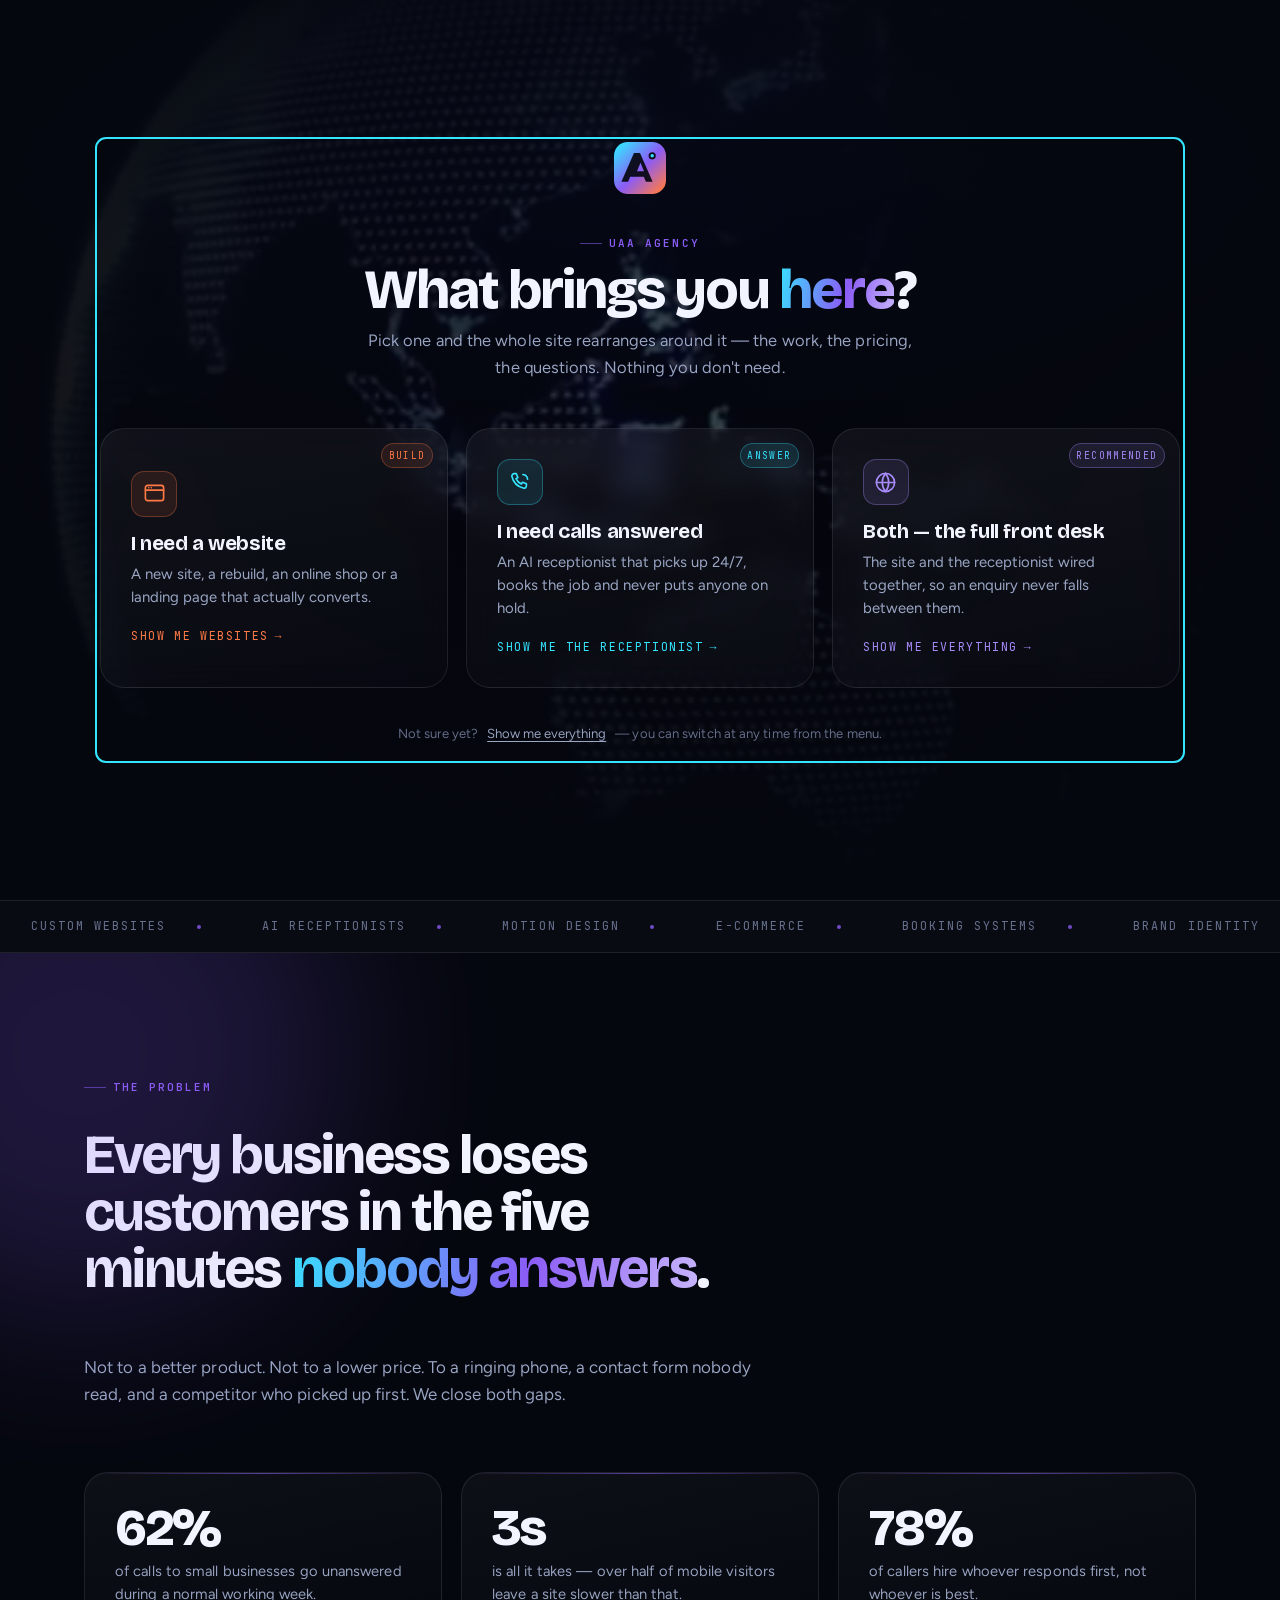
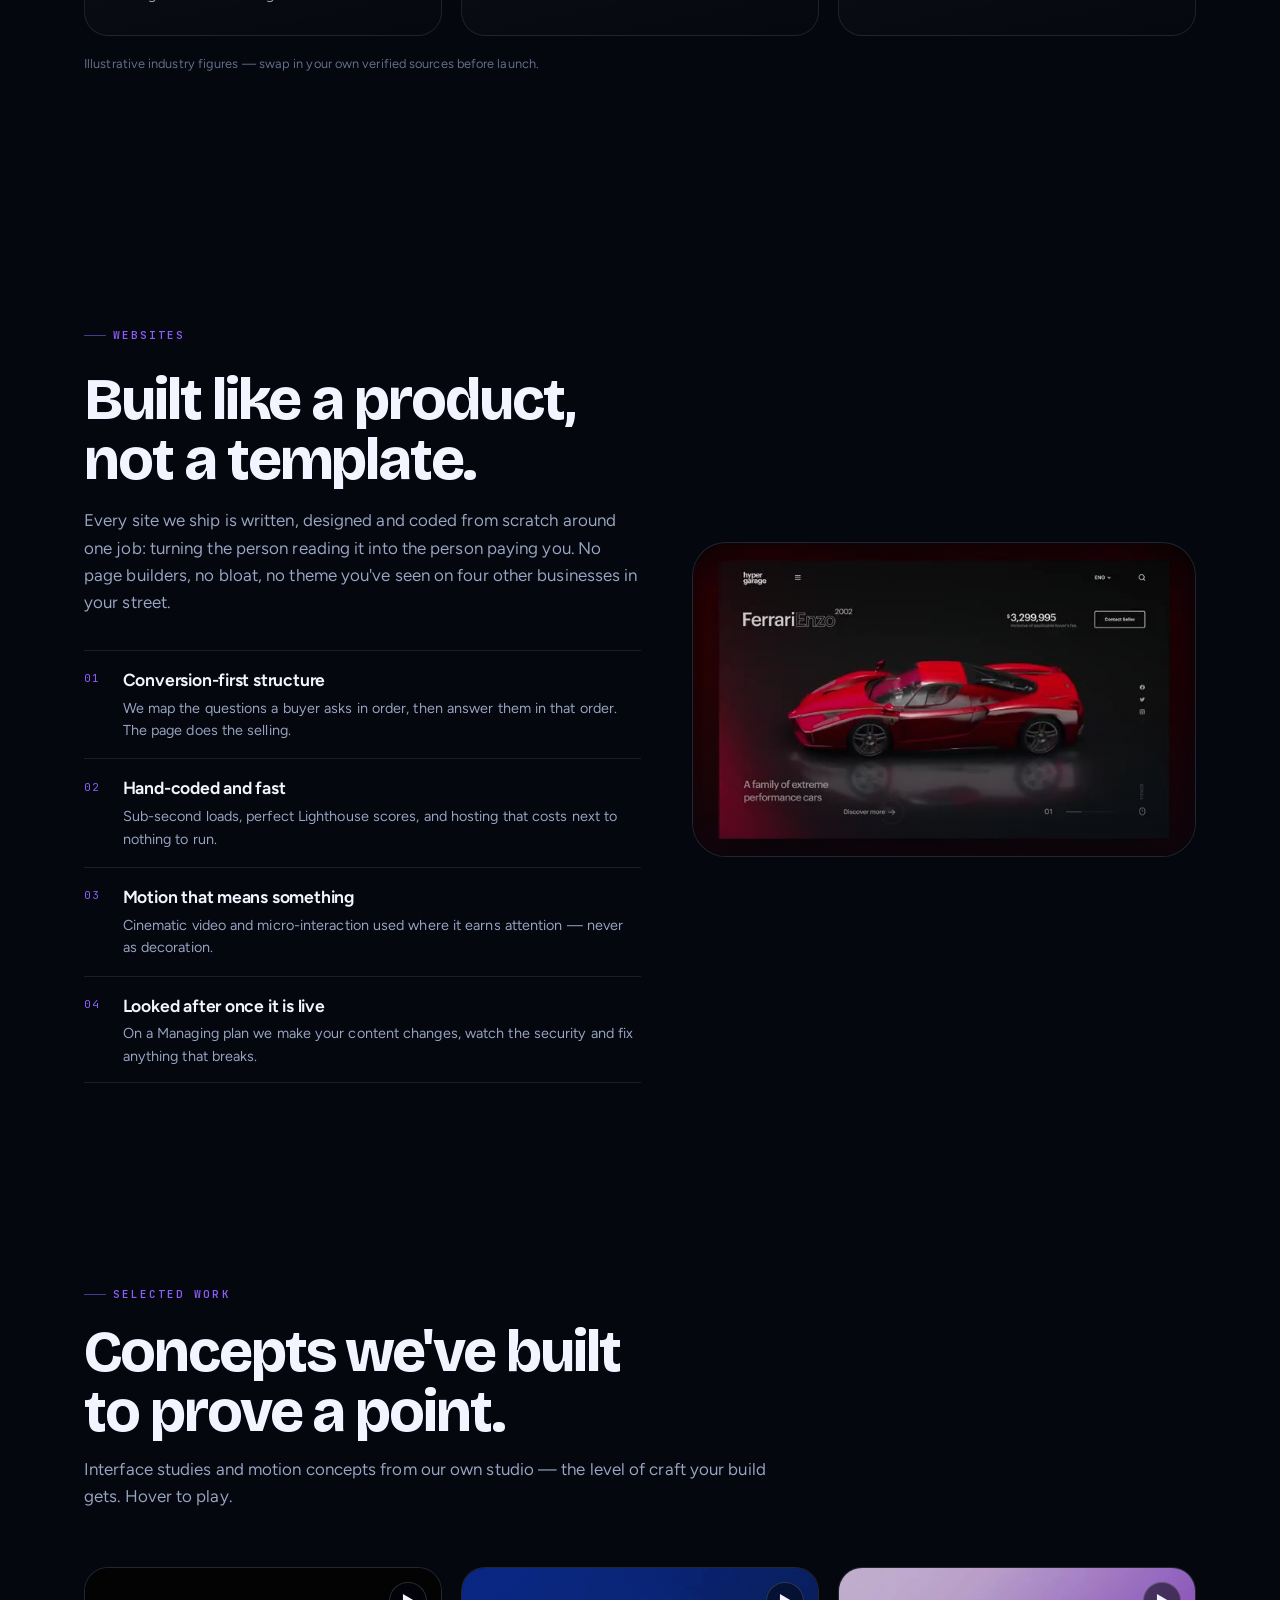
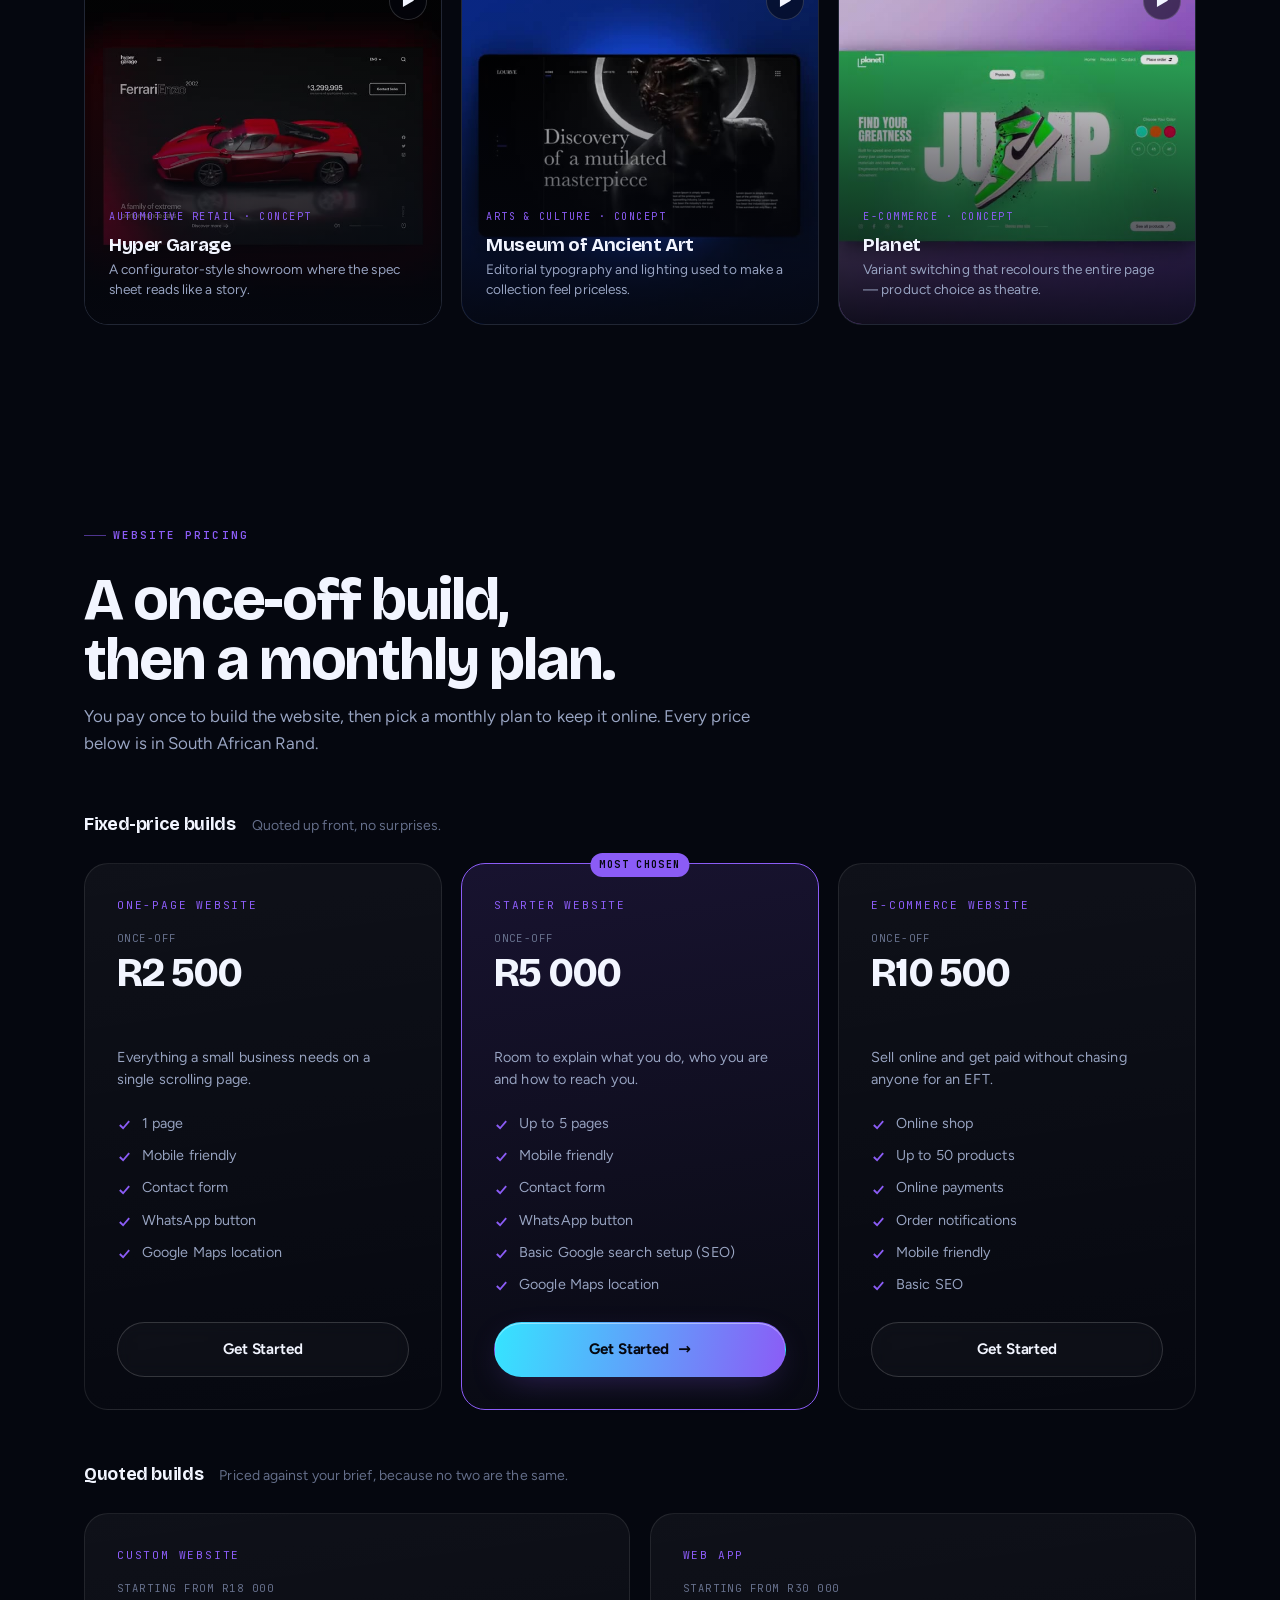
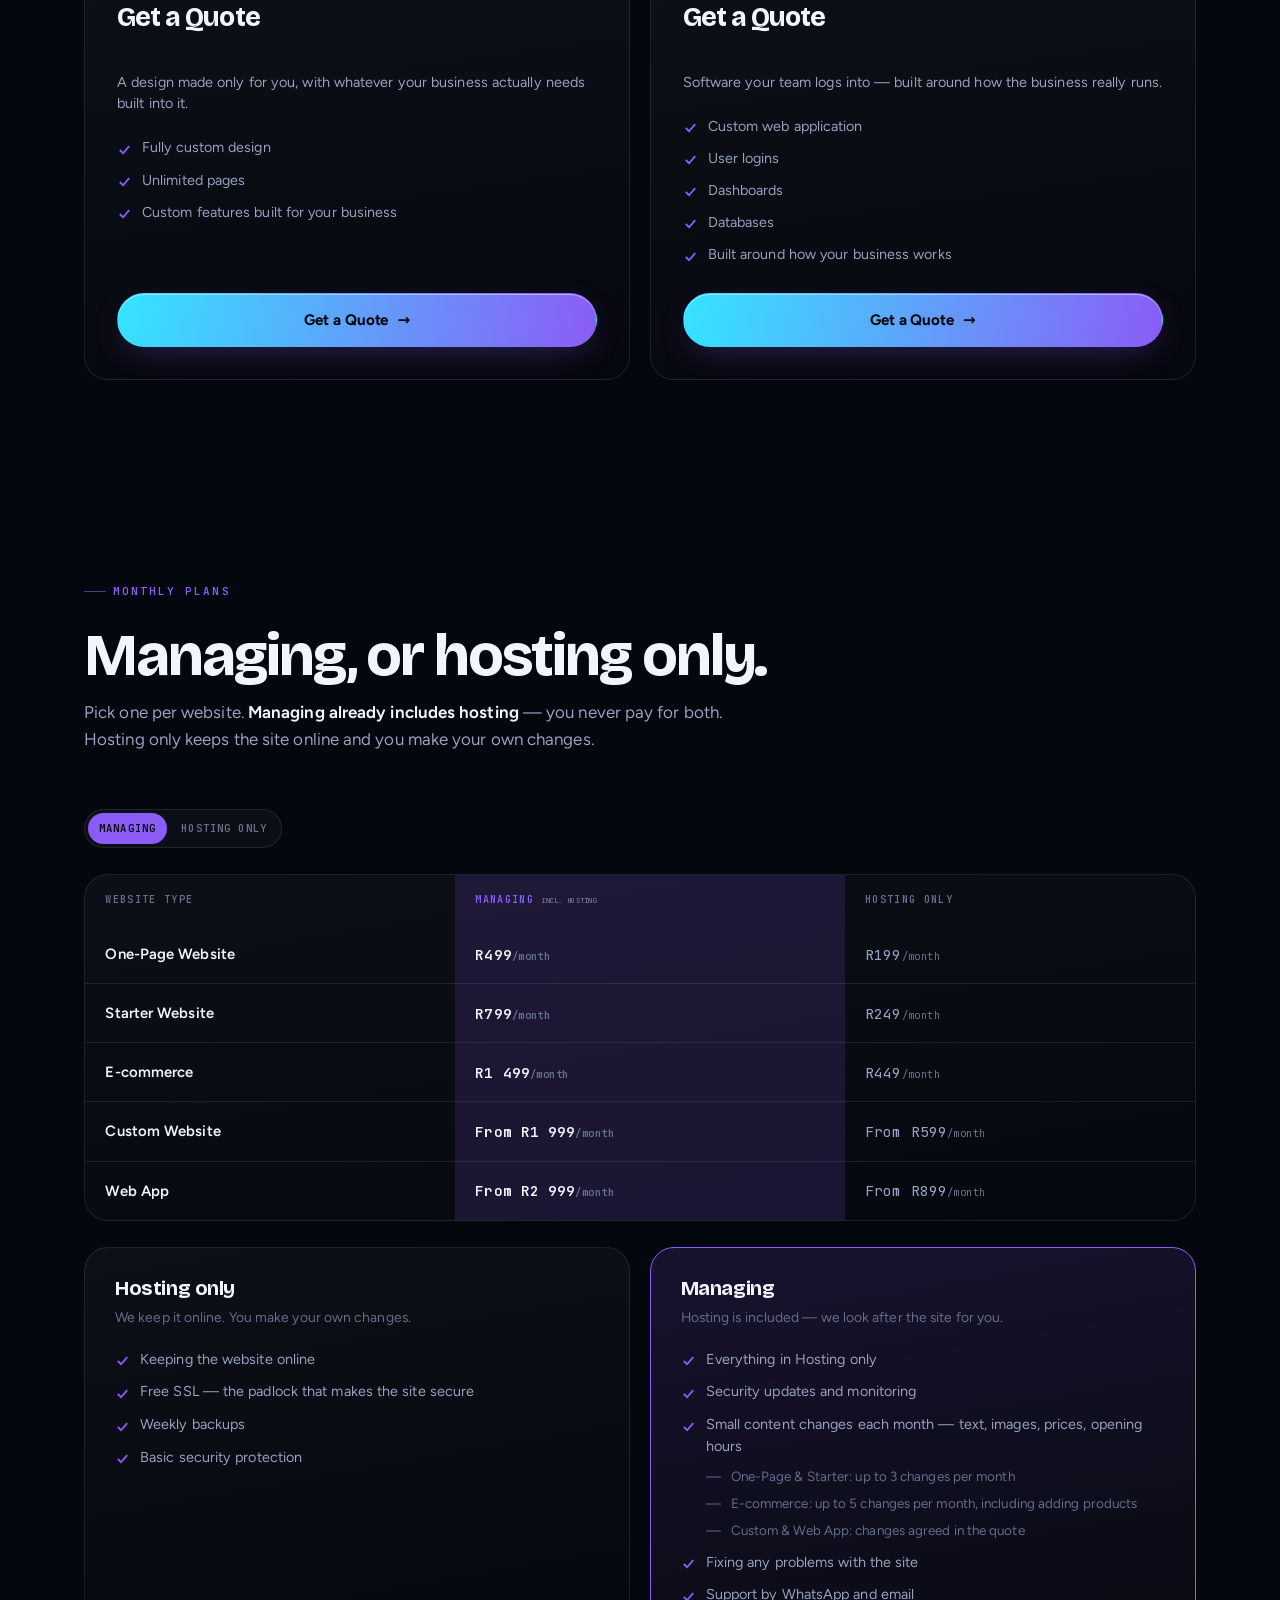
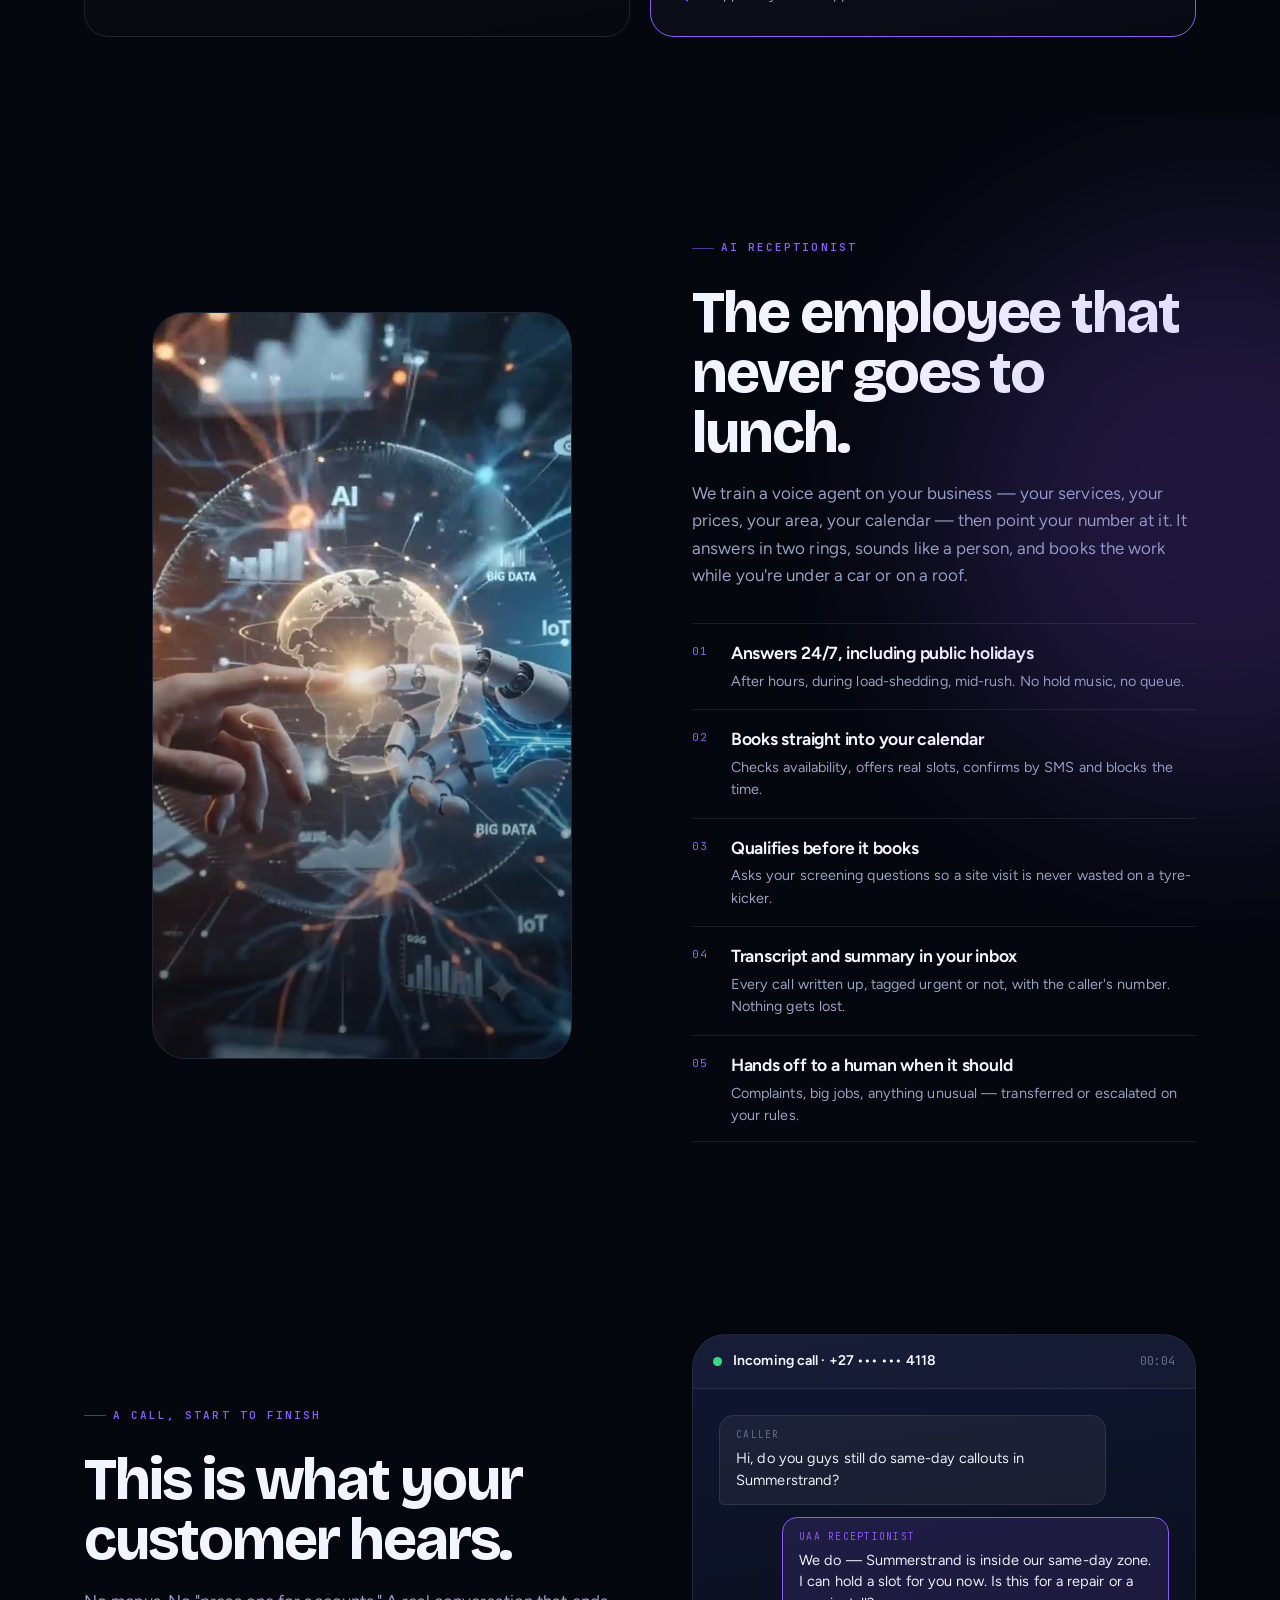
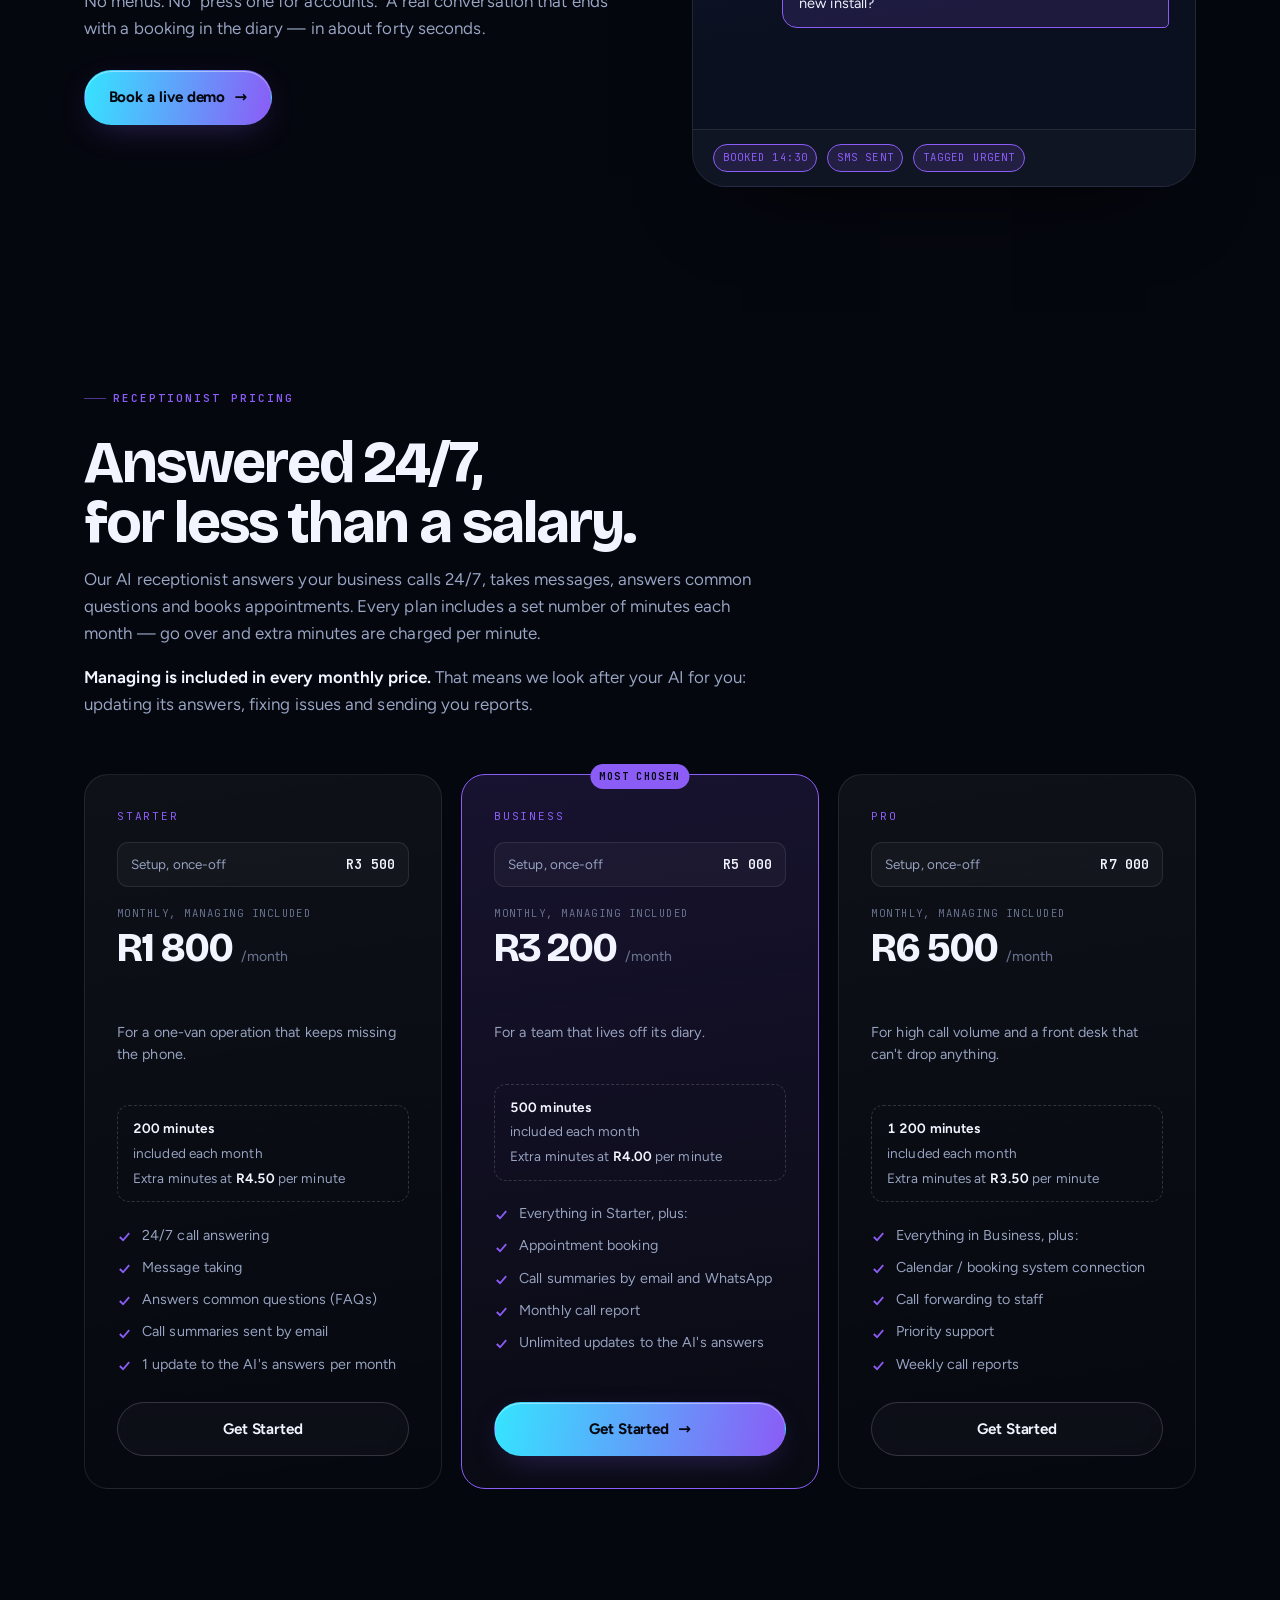
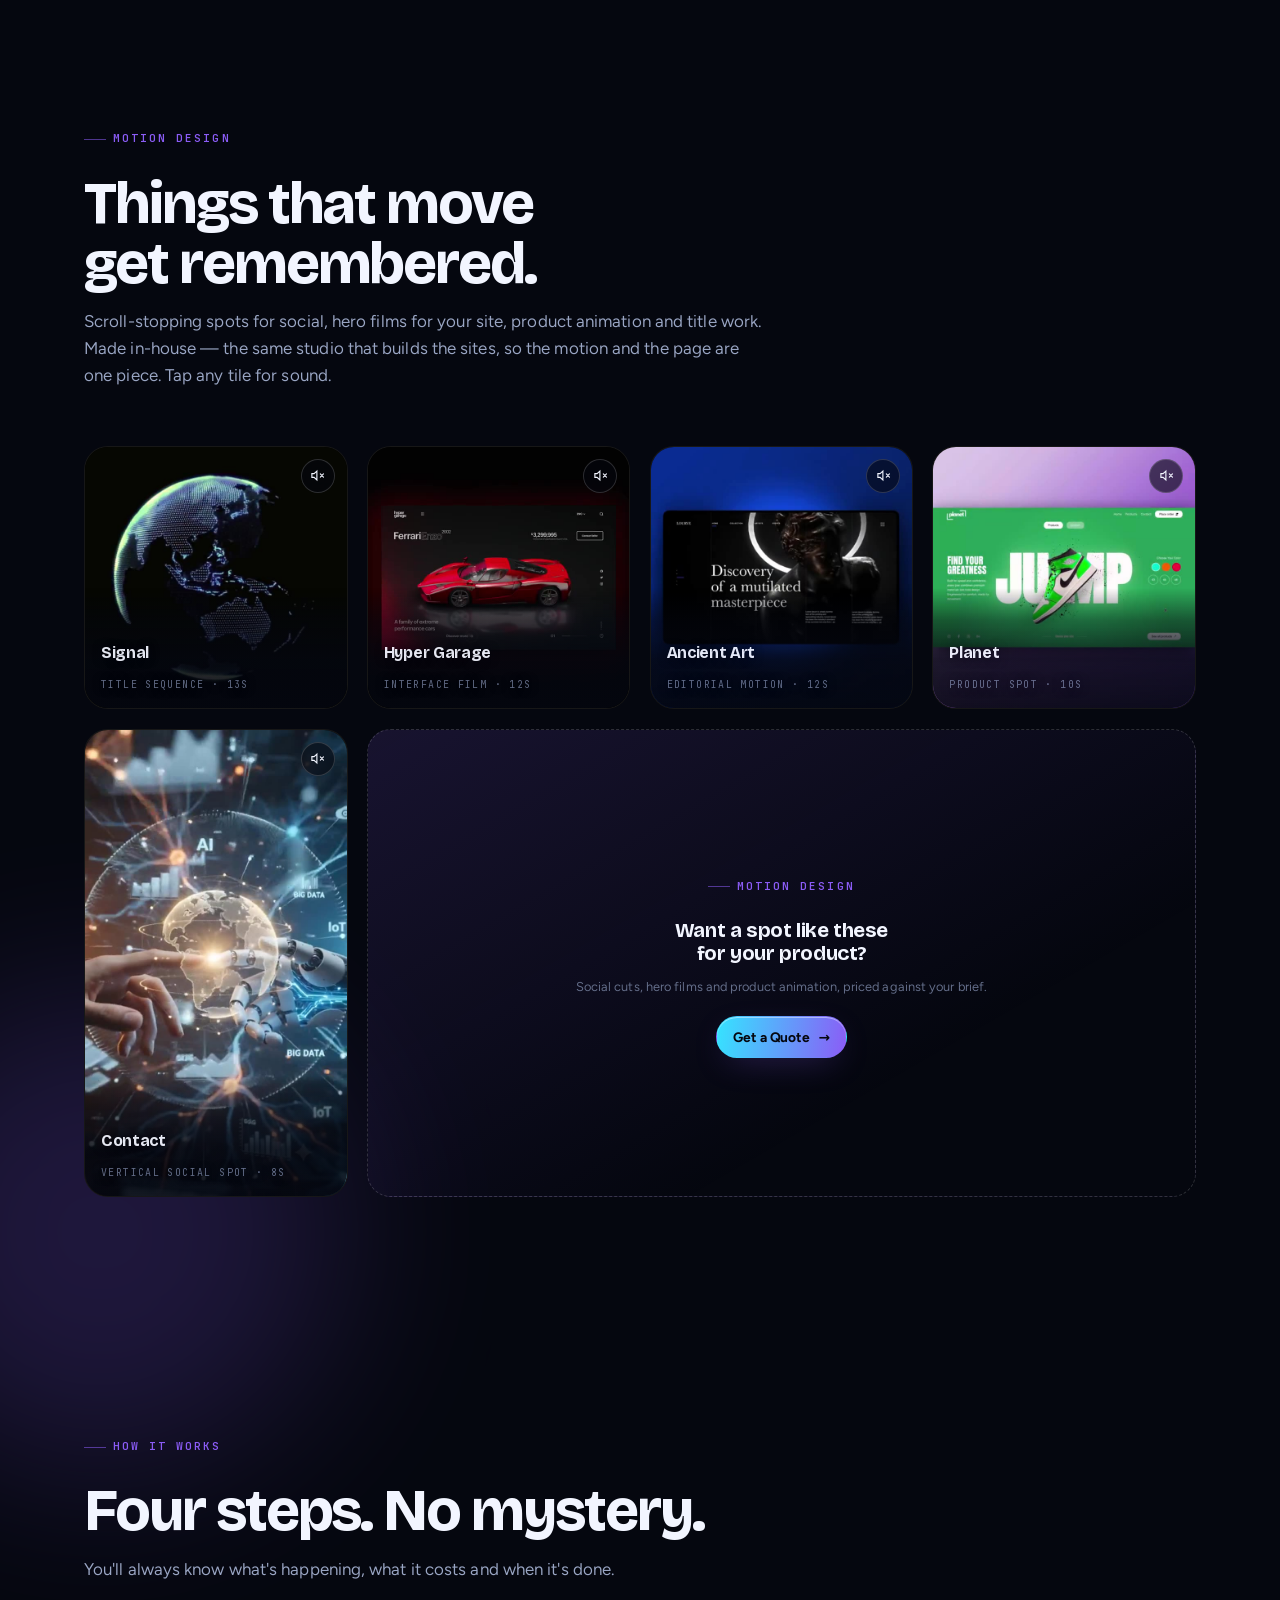
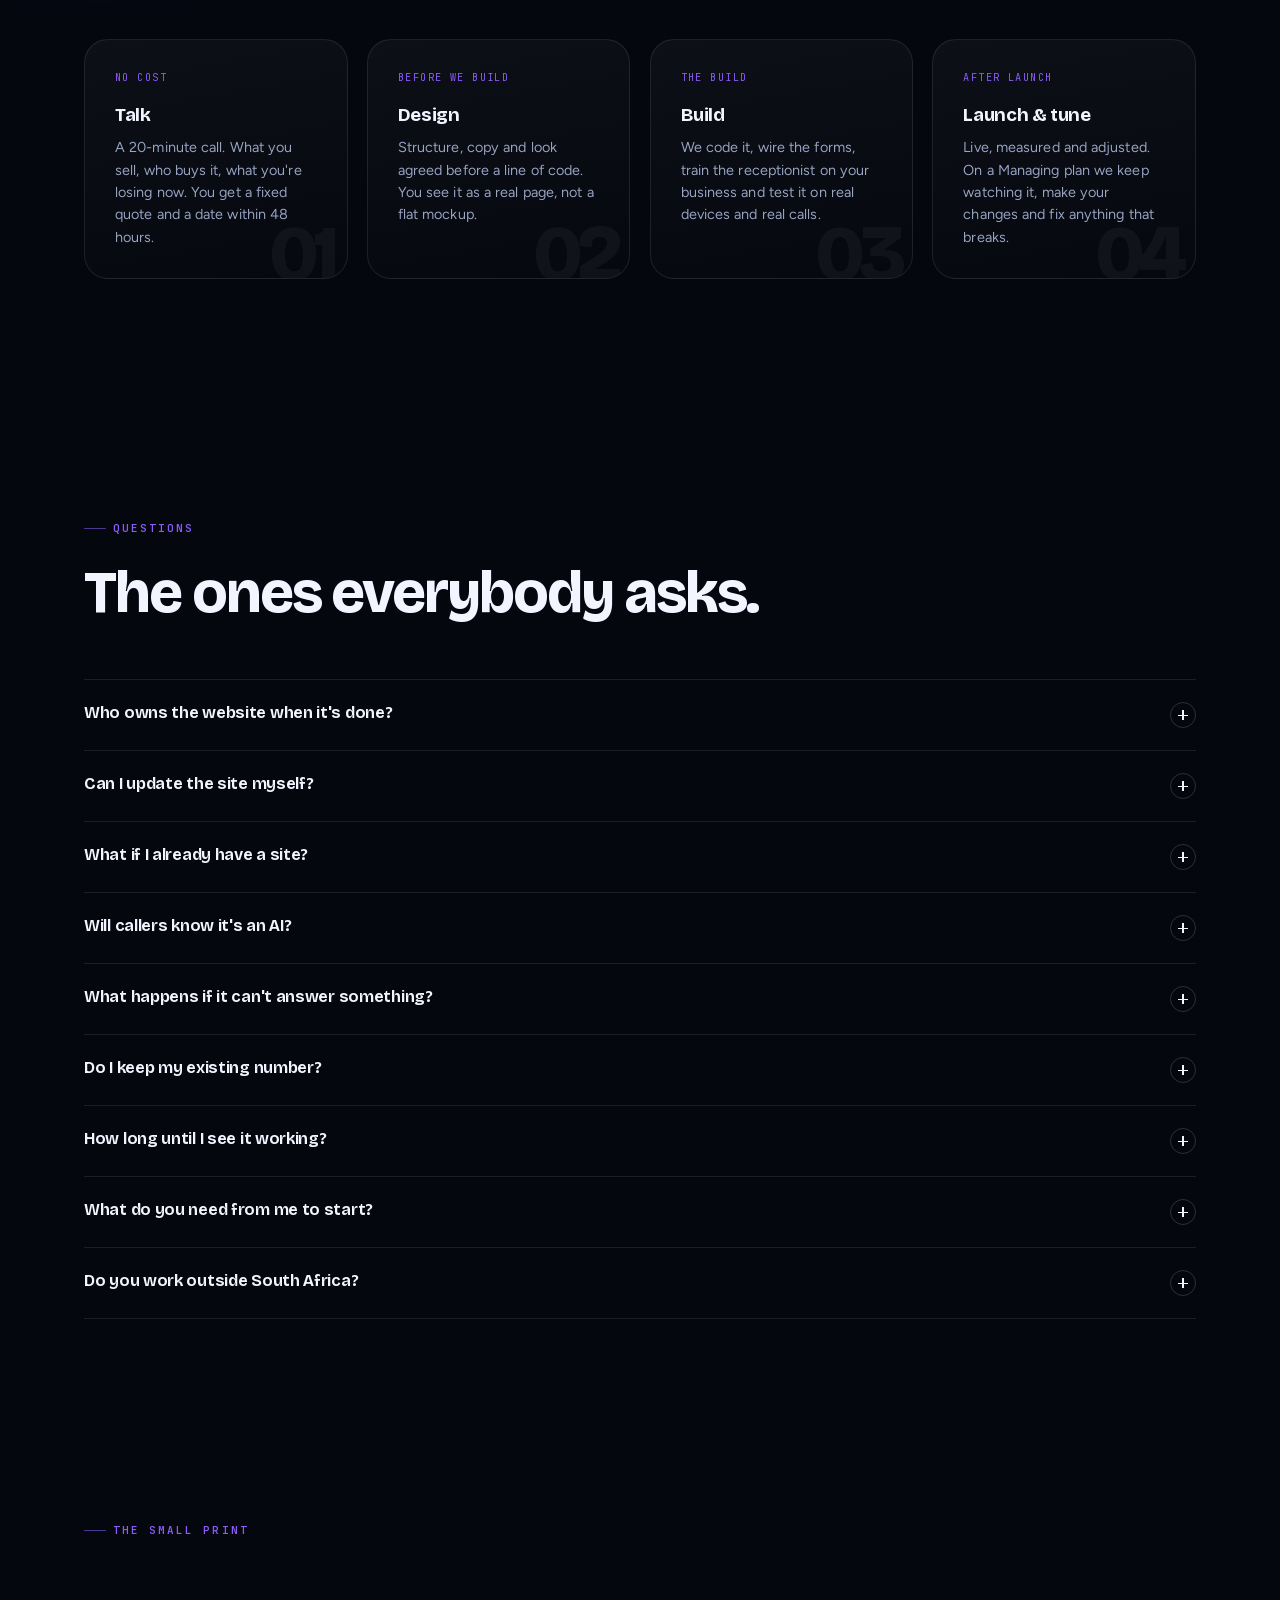
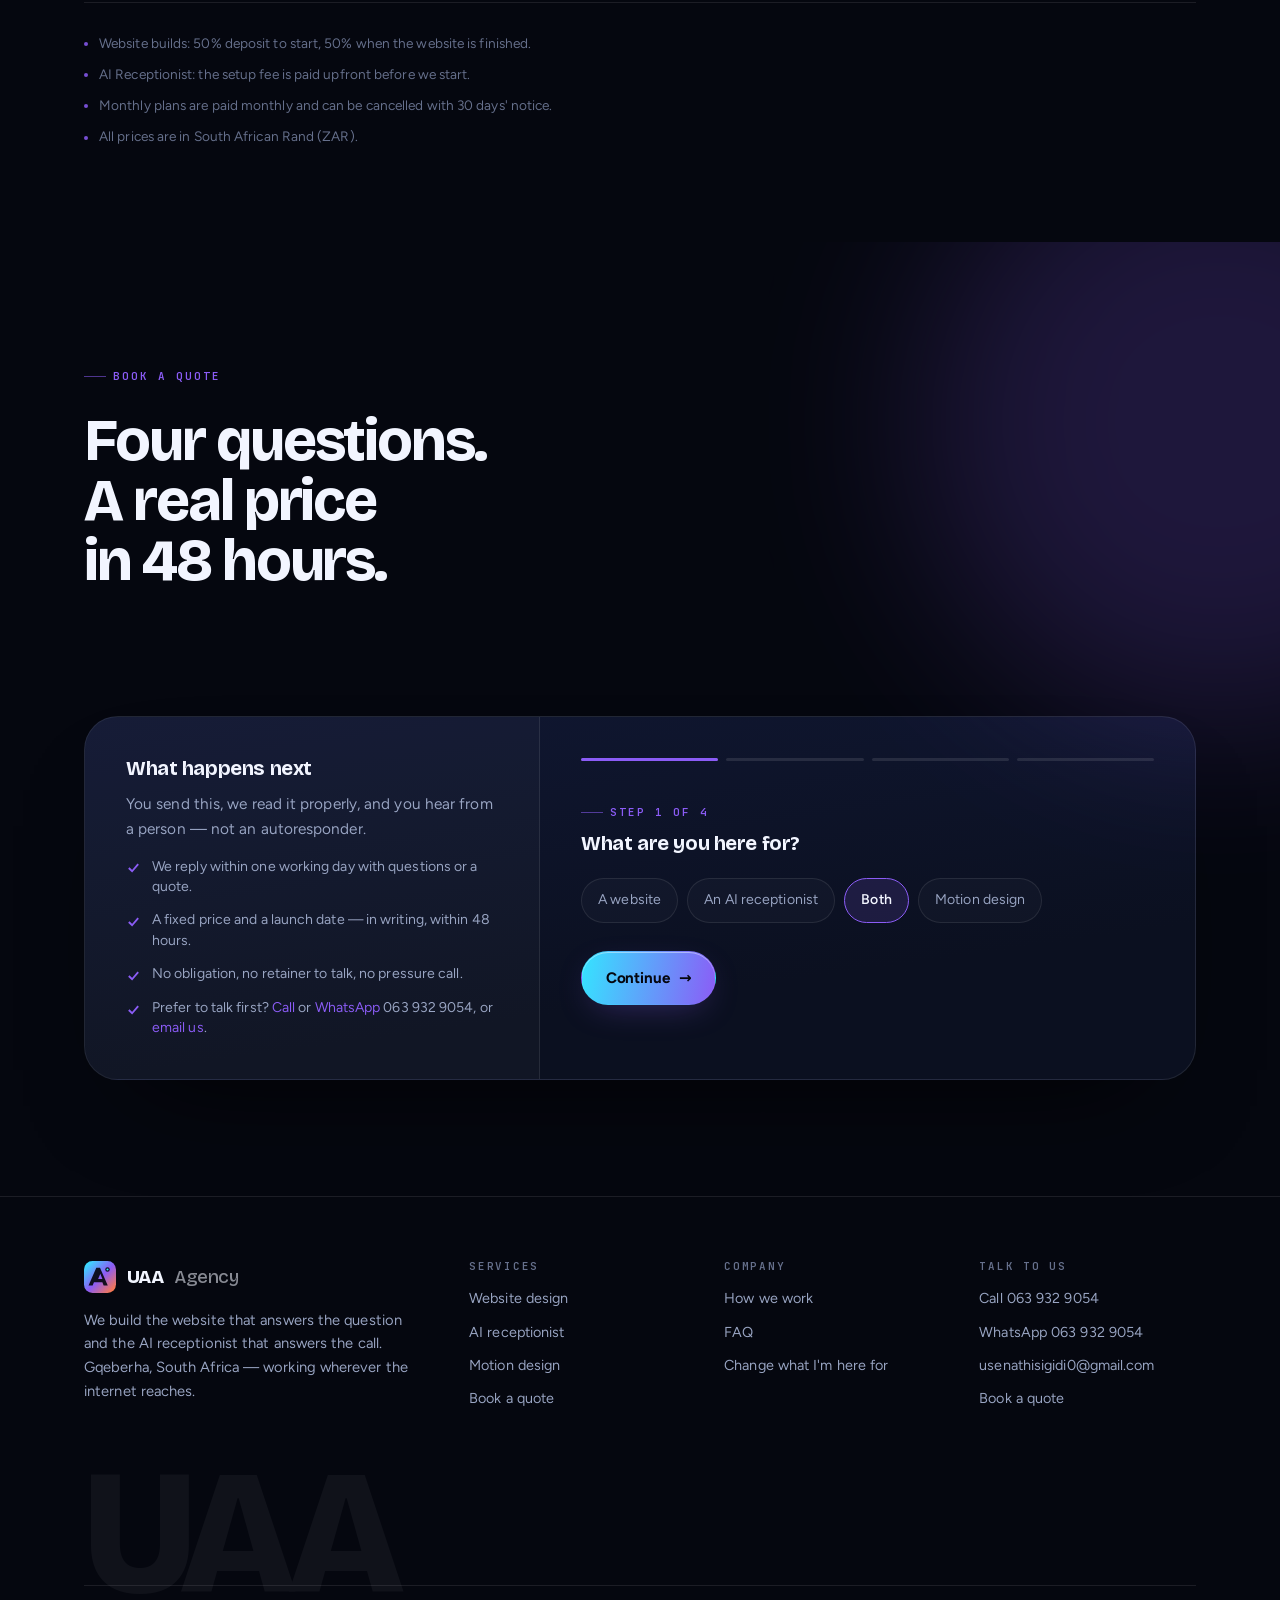
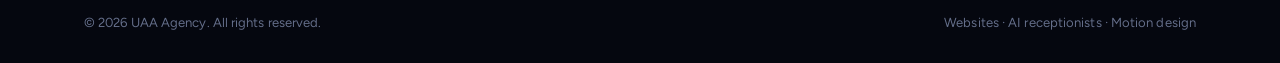
==== commit d5fe576e: "Prepare both forms for a posted endpoint Adds a single FORM_ENDPOINT constant near the top of uaa.js" ====
--- a/uaa/index.html
+++ b/uaa/index.html
@@ -735,6 +735,8 @@
 
           <form id="quote-form" data-mailto="usenathisigidi0@gmail.com" data-endpoint="" novalidate>
             <input type="hidden" name="need" id="q-need" value="both">
+            <!-- Spam trap: a real person never sees this, bots fill it in and the submission is dropped. -->
+            <input type="text" name="_gotcha" tabindex="-1" autocomplete="off" aria-hidden="true" style="display:none">
             <input type="hidden" name="plan" id="q-plan" value="">
 
             <!-- step 1 -->
@@ -797,7 +799,7 @@
               <h3>Where do we send the quote?</h3>
               <div class="field"><label for="q-name">Your name</label><input id="q-name" name="name" type="text" placeholder="First and last" required></div>
               <div class="row2">
-                <div class="field"><label for="q-email">Email</label><input id="q-email" name="email" type="email" placeholder="you@business.co.za" required></div>
+                <div class="field"><label for="q-email">Email</label><input id="q-email" name="_replyto" type="email" autocomplete="email" placeholder="you@business.co.za" required></div>
                 <div class="field"><label for="q-phone">Phone / WhatsApp</label><input id="q-phone" name="phone" type="tel" placeholder="+27 ..."></div>
               </div>
               <div class="qnav"><button class="btn btn--primary btn--lg" type="submit">Send it <span class="arr" aria-hidden="true">→</span></button><button class="back" type="button" data-back>Back</button></div>
@@ -882,13 +884,15 @@
       <p class="lede">The more you tell us, the more accurate the number. Everything here takes about two minutes.</p>
 
       <form id="qm-form" data-mailto="usenathisigidi0@gmail.com" data-endpoint="" novalidate>
+        <!-- Spam trap: a real person never sees this, bots fill it in and the submission is dropped. -->
+        <input type="text" name="_gotcha" tabindex="-1" autocomplete="off" aria-hidden="true" style="display:none">
         <div class="row2">
           <div class="field"><label for="qm-name">Full name *</label><input id="qm-name" name="name" type="text" autocomplete="name" placeholder="First and last" required></div>
           <div class="field"><label for="qm-business">Business name *</label><input id="qm-business" name="business" type="text" autocomplete="organization" placeholder="e.g. Bay Plumbing Co." required></div>
         </div>
 
         <div class="row2">
-          <div class="field"><label for="qm-email">Email *</label><input id="qm-email" name="email" type="email" autocomplete="email" placeholder="you@business.co.za" required></div>
+          <div class="field"><label for="qm-email">Email *</label><input id="qm-email" name="_replyto" type="email" autocomplete="email" placeholder="you@business.co.za" required></div>
           <div class="field"><label for="qm-phone">Phone / WhatsApp *</label><input id="qm-phone" name="phone" type="tel" autocomplete="tel" placeholder="+27 ..." required></div>
         </div>
 
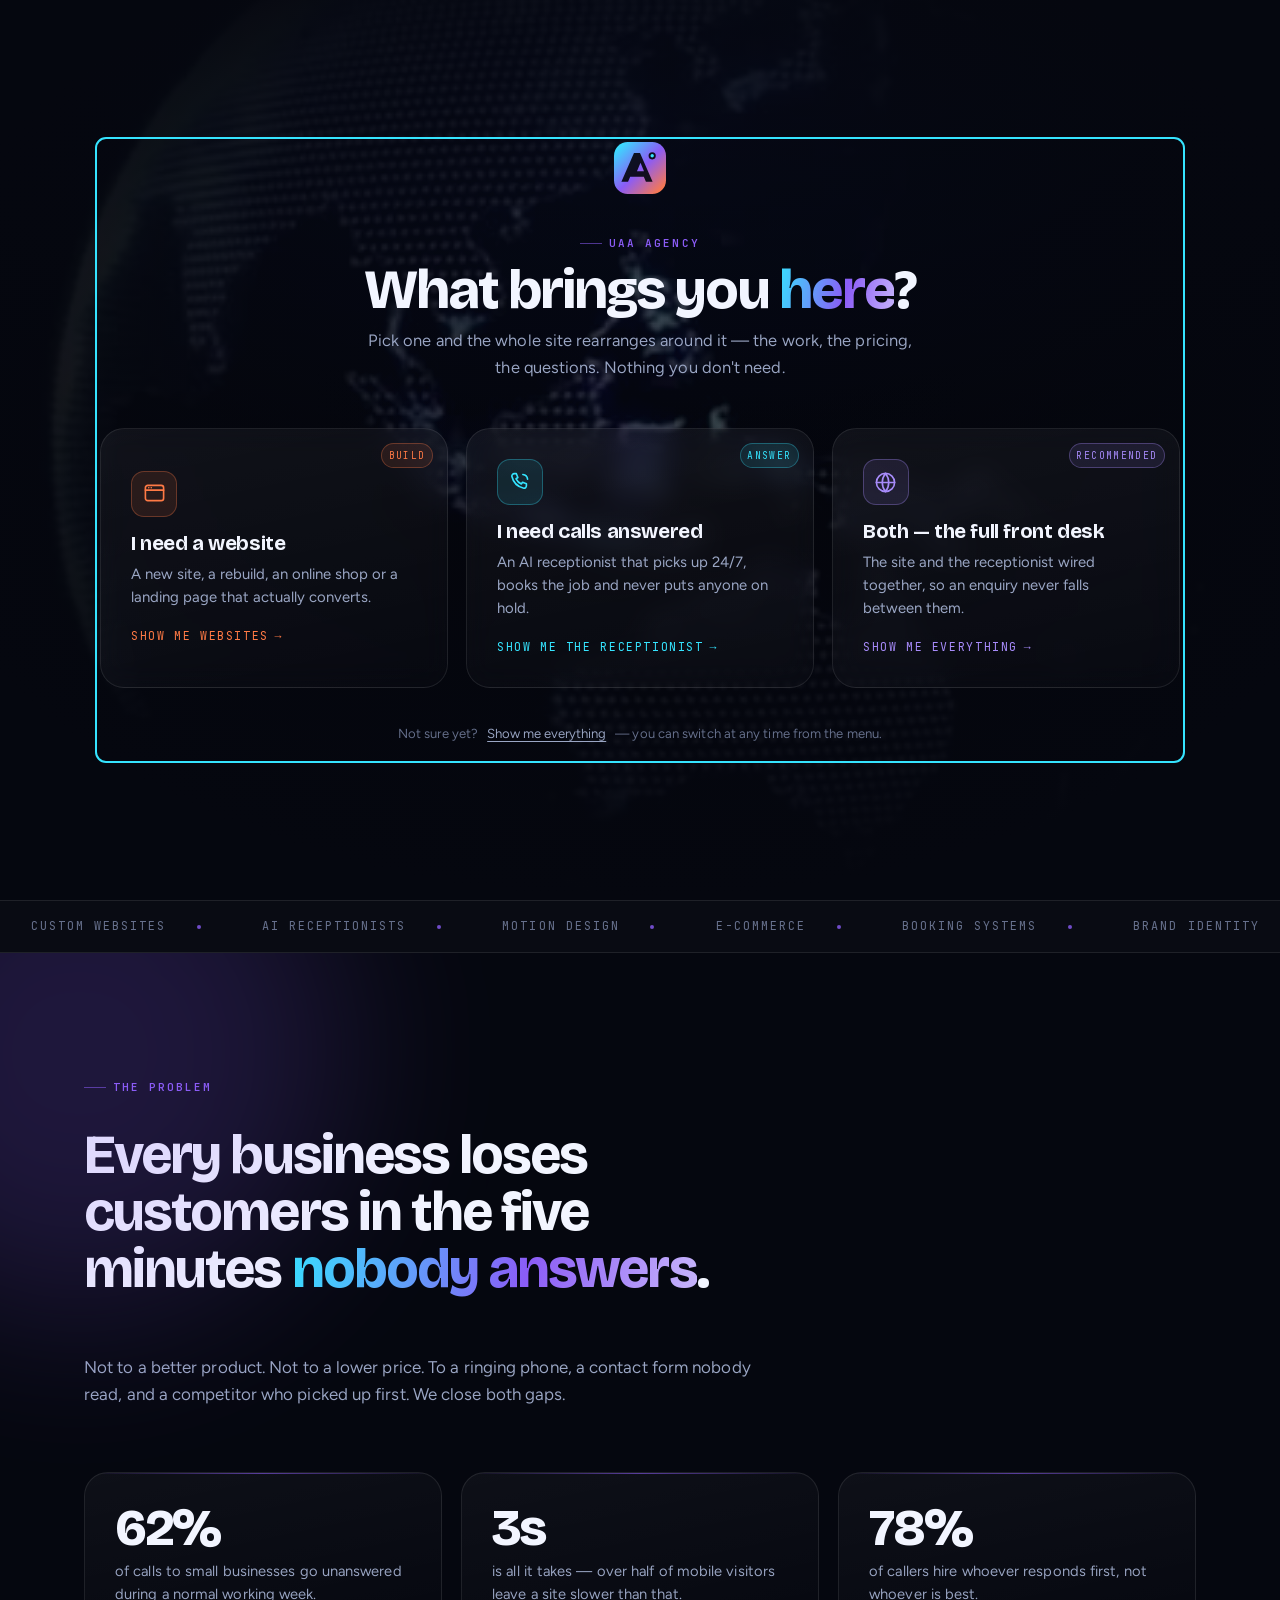
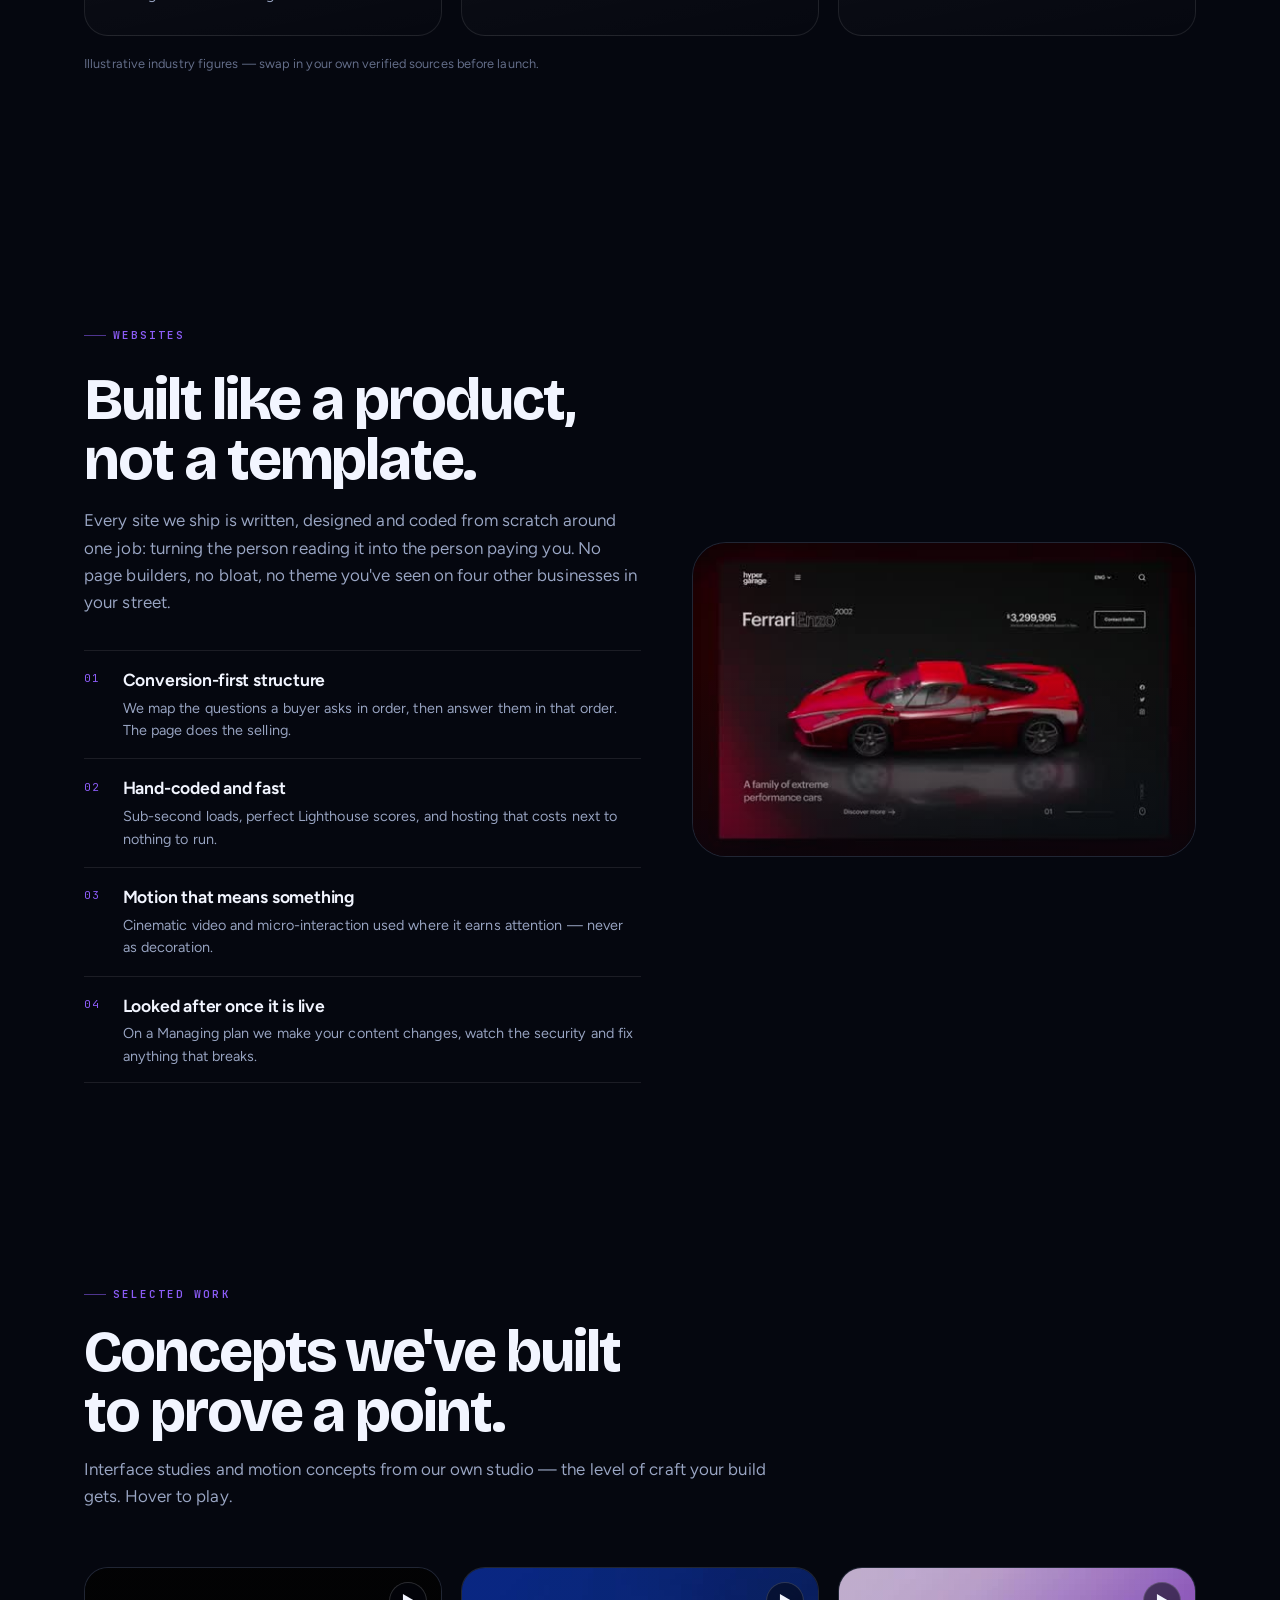
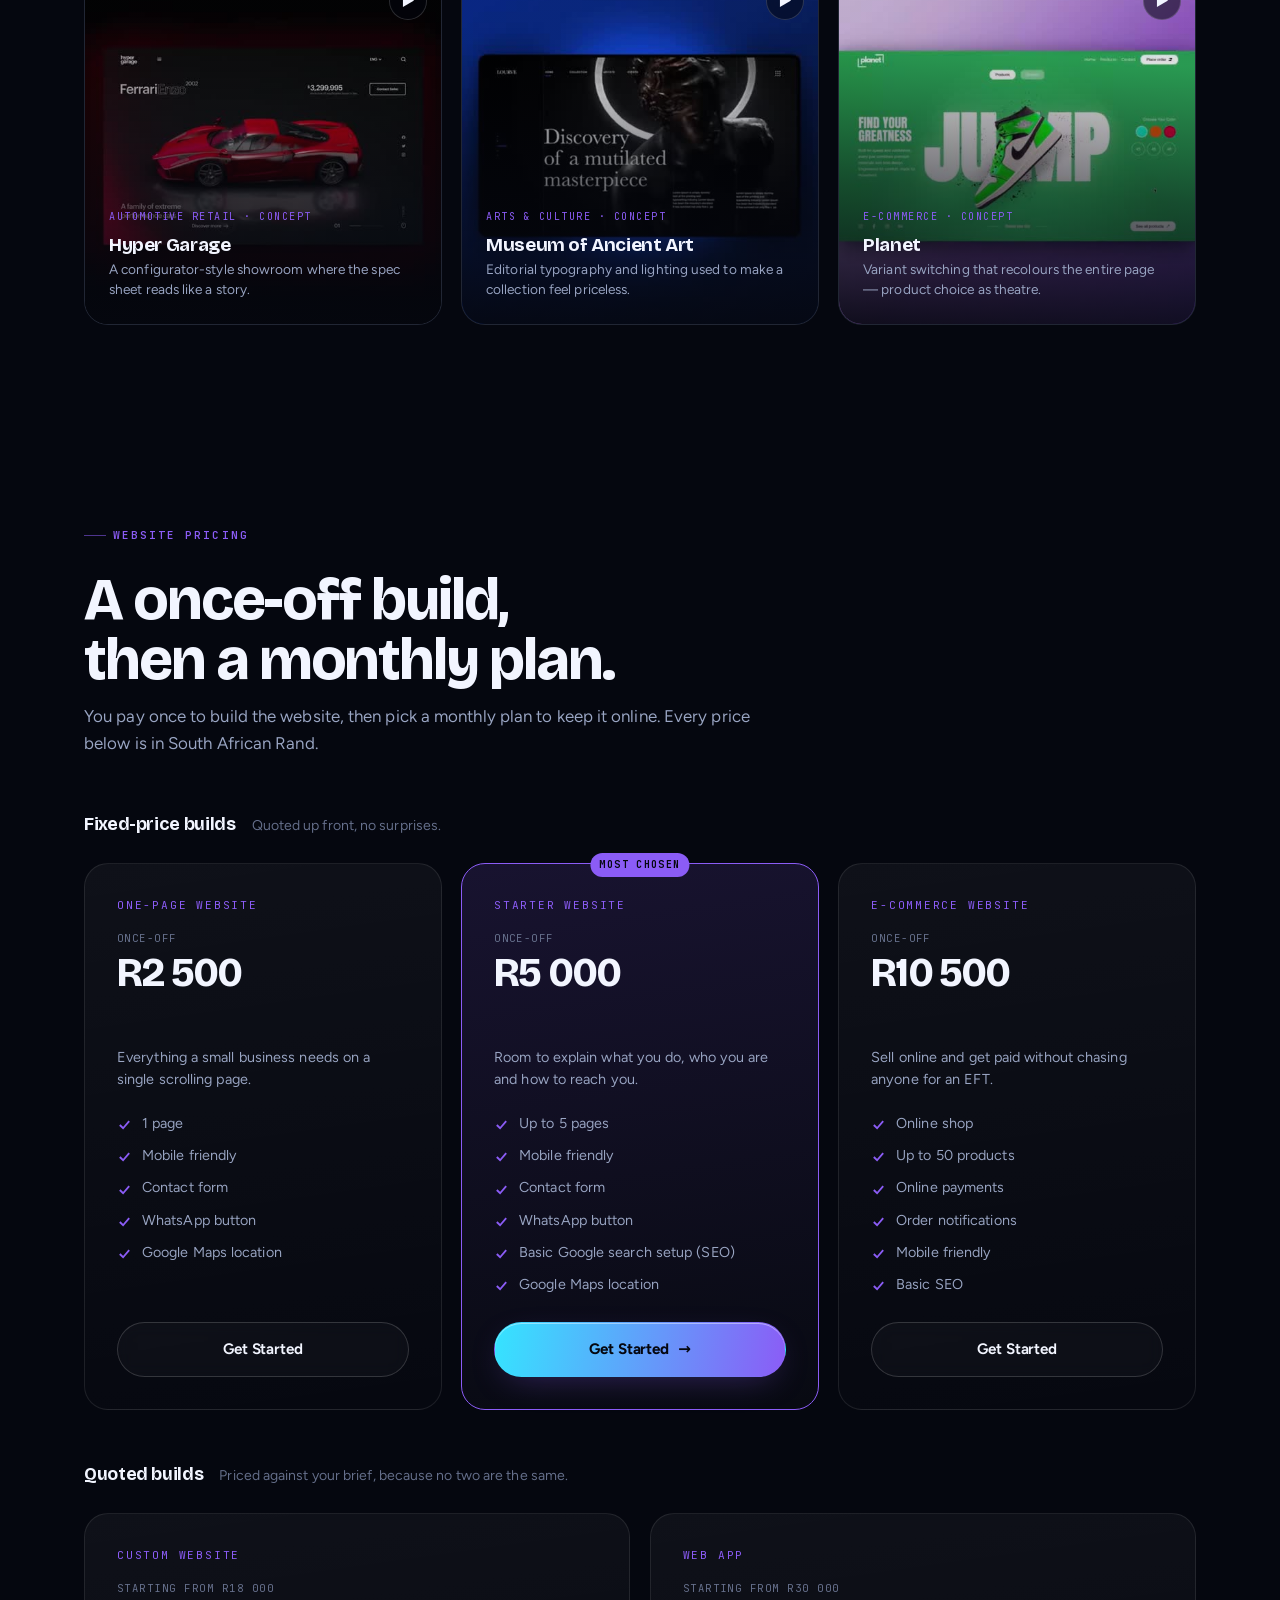
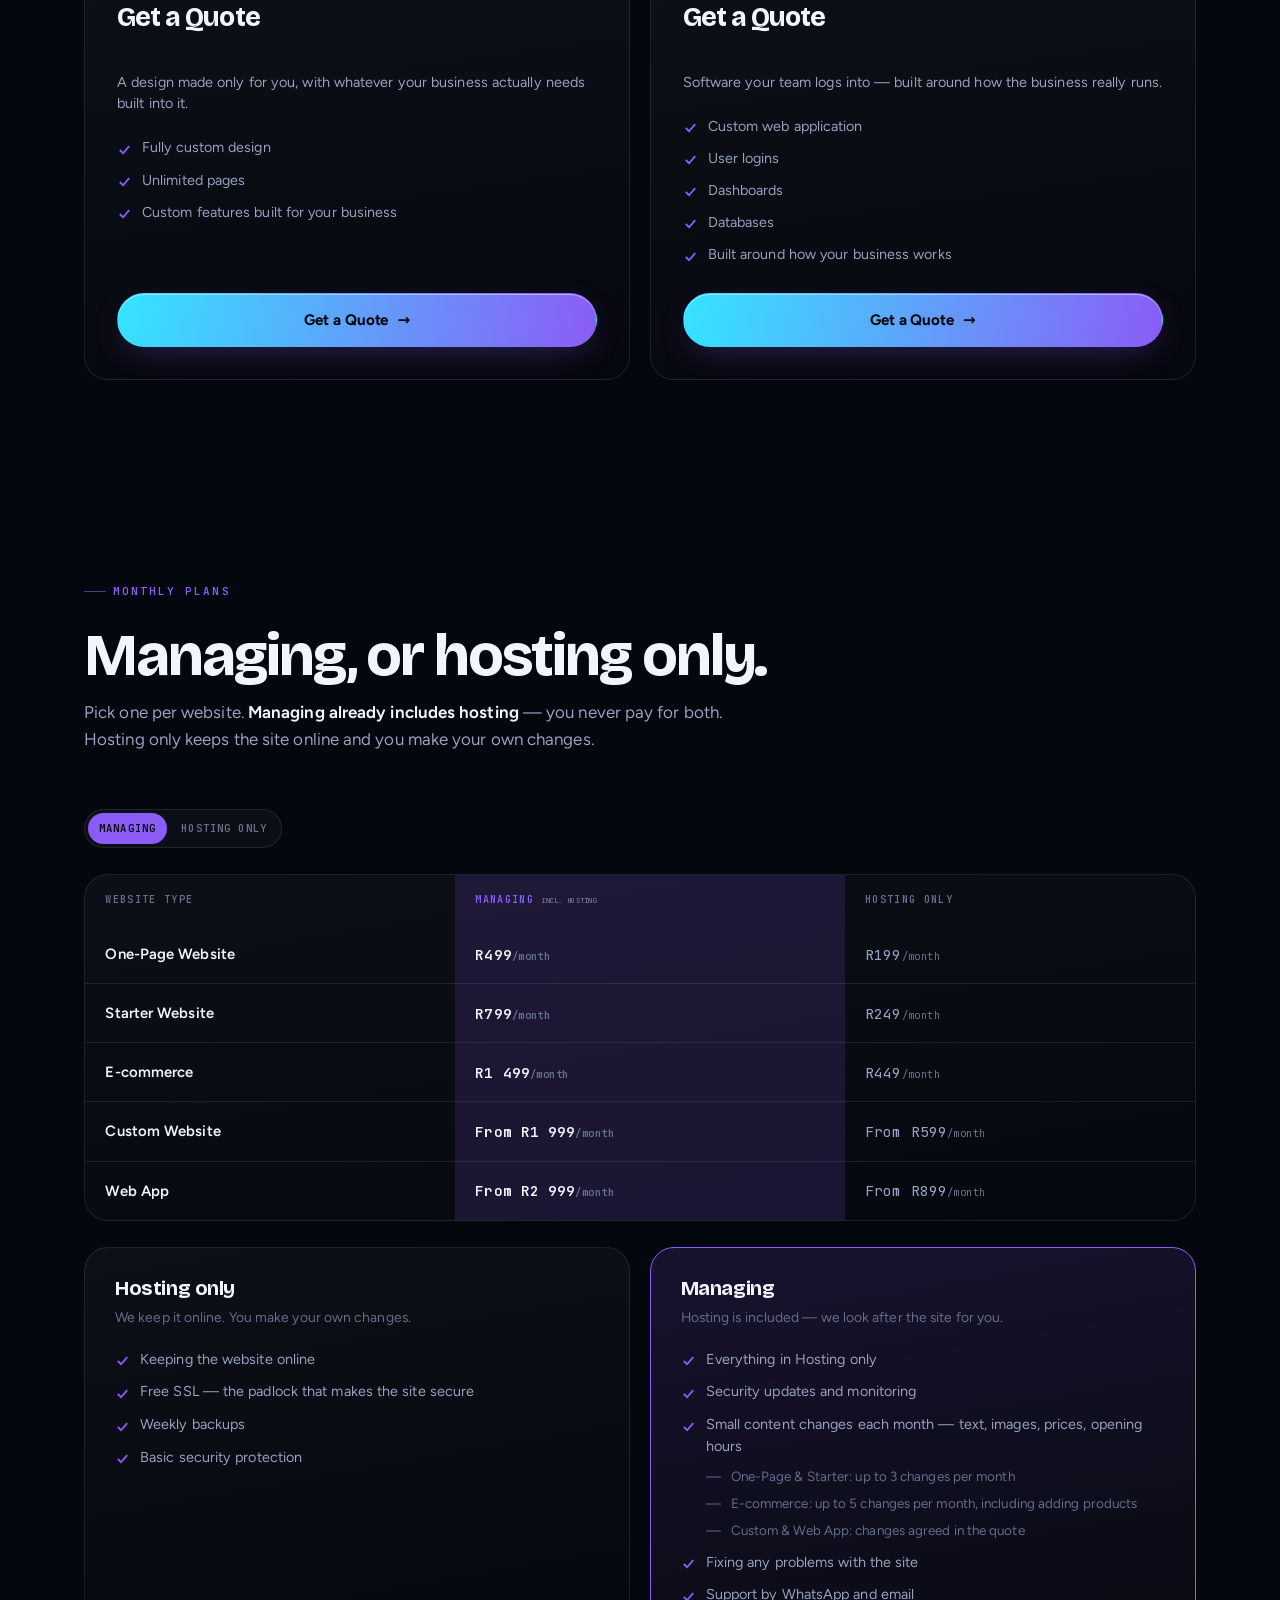
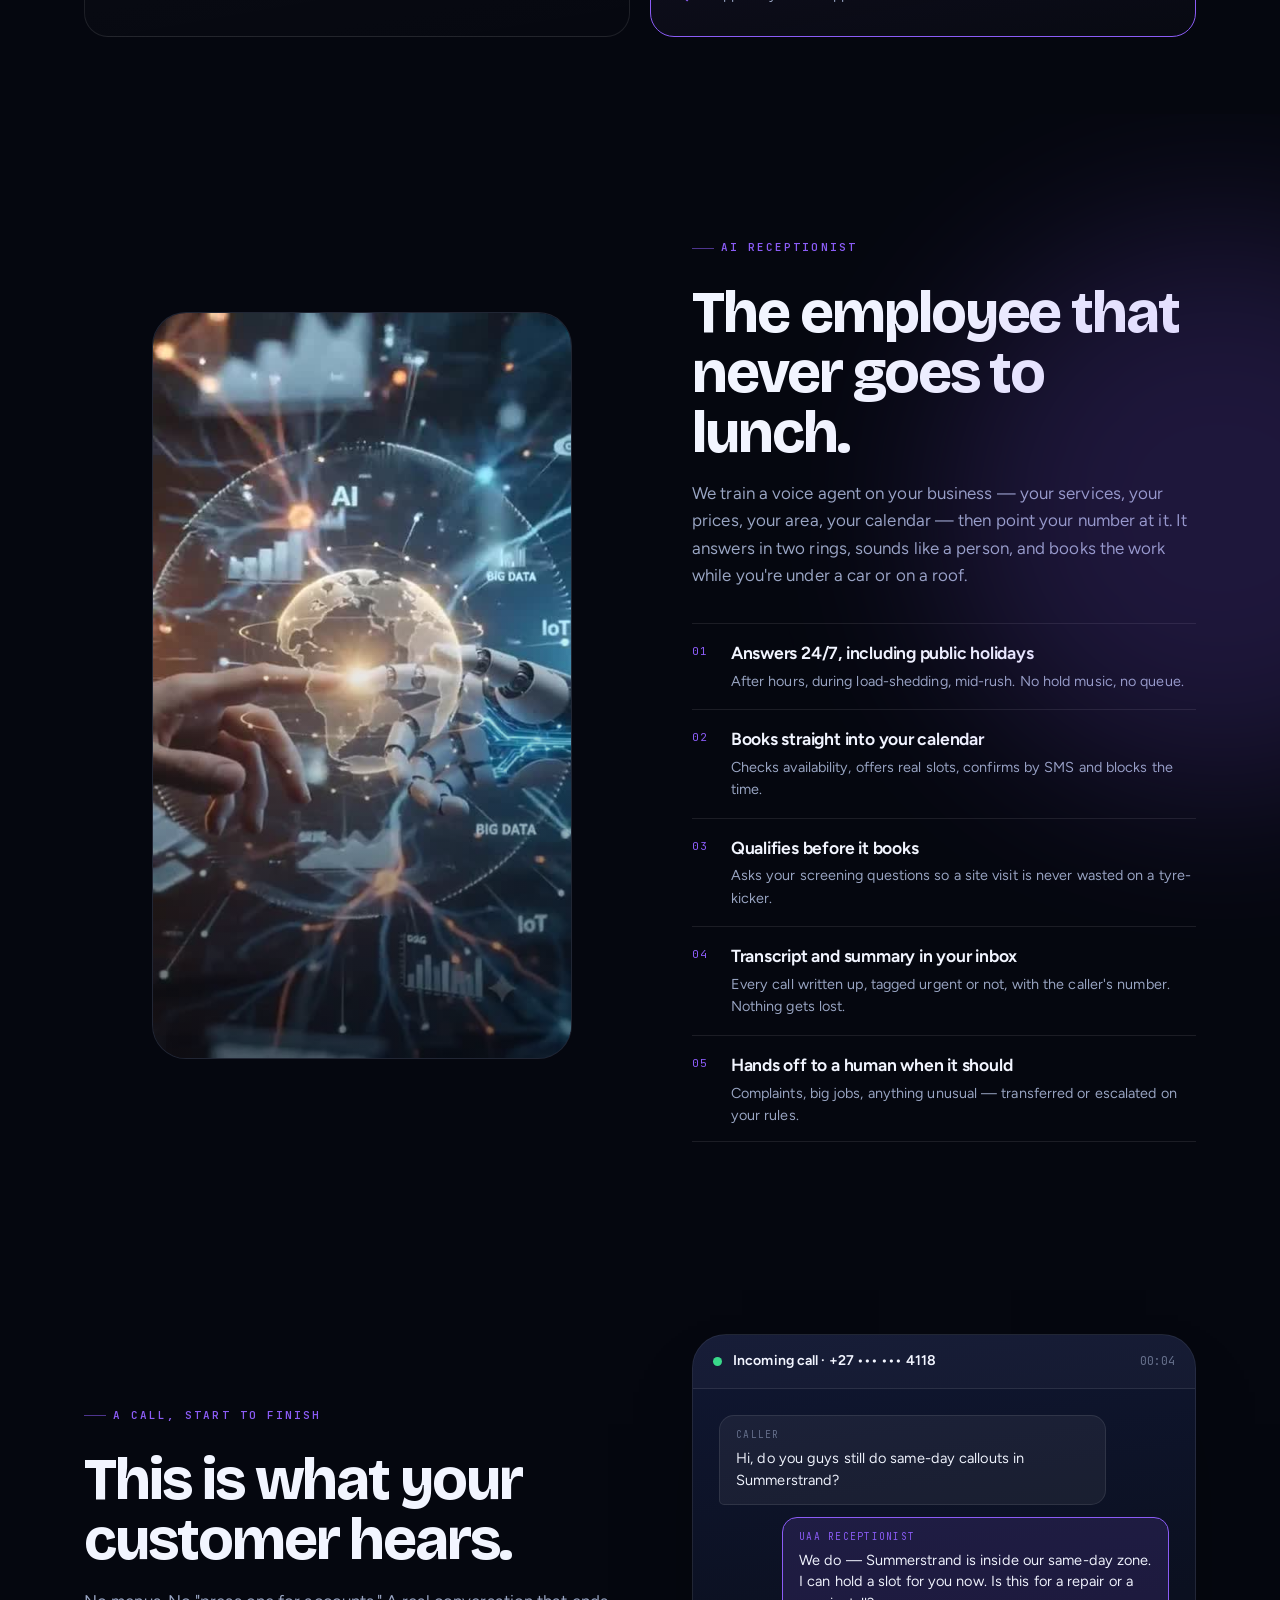
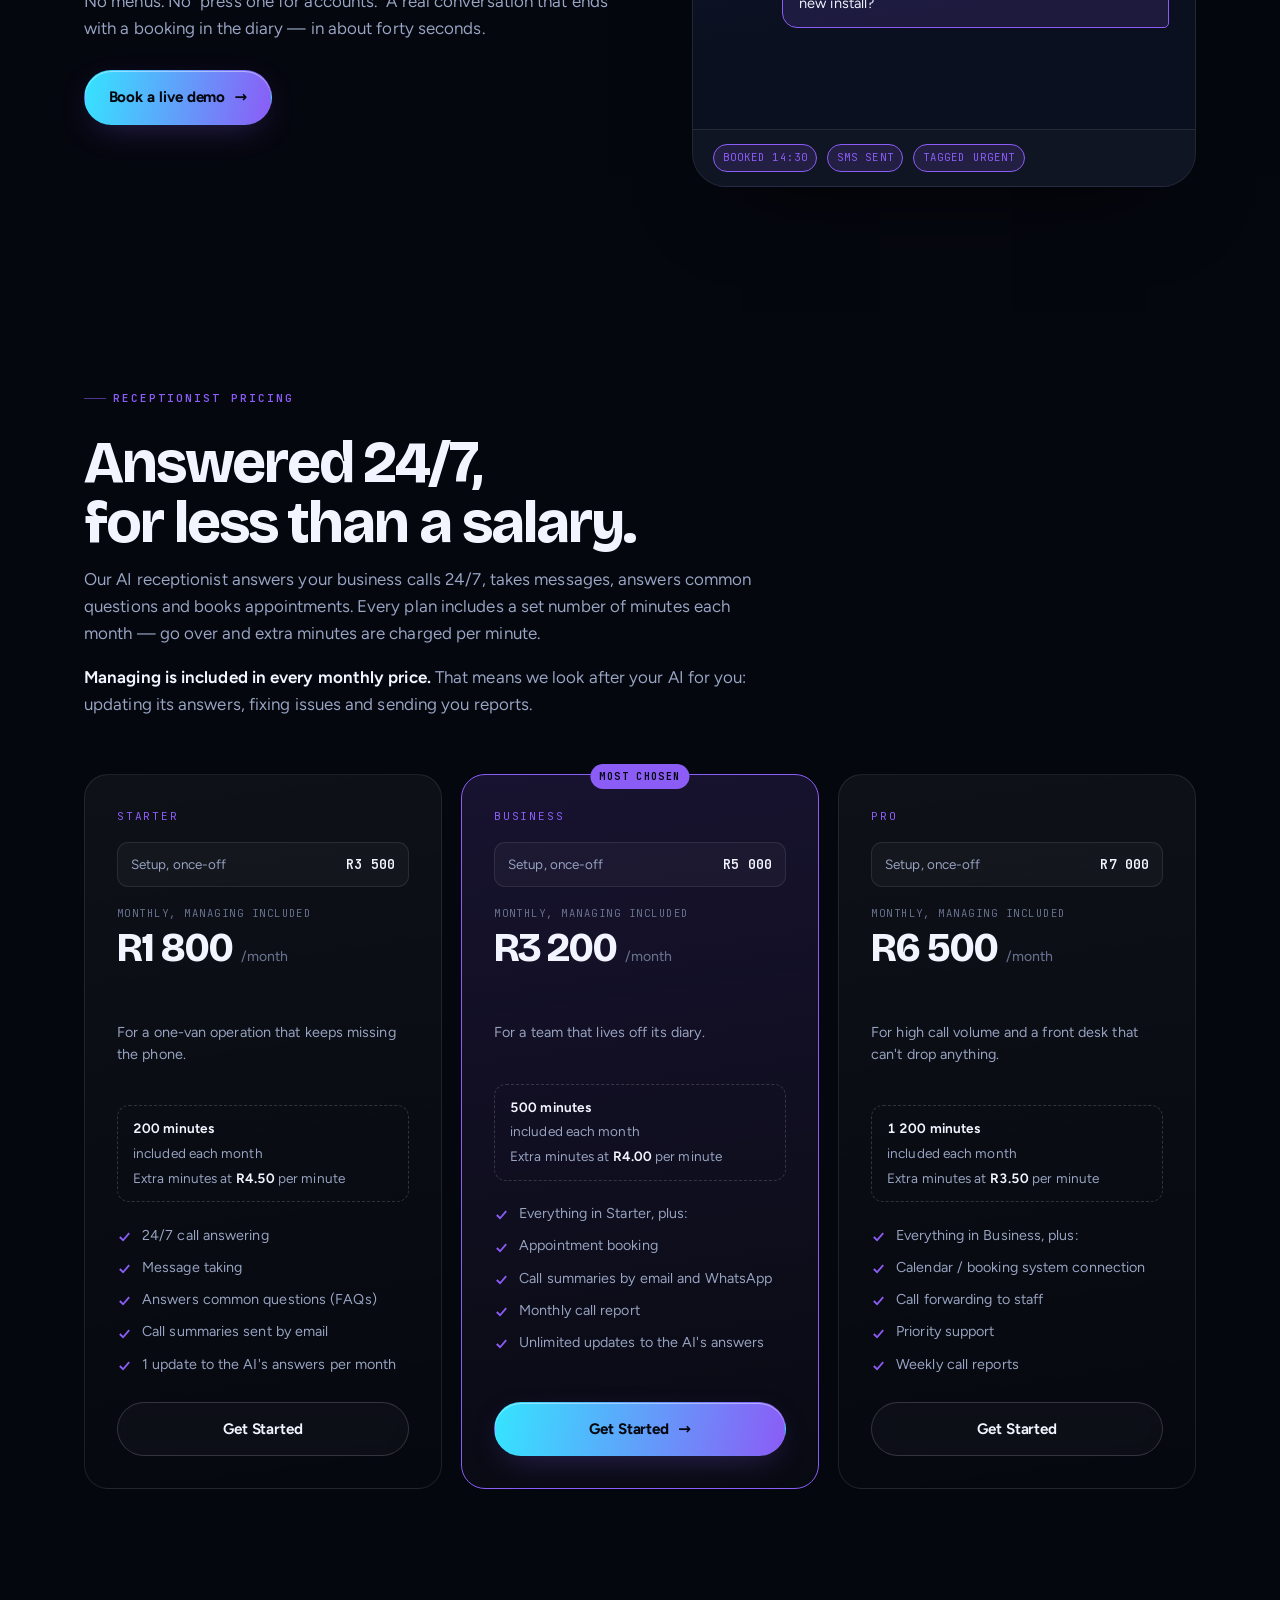
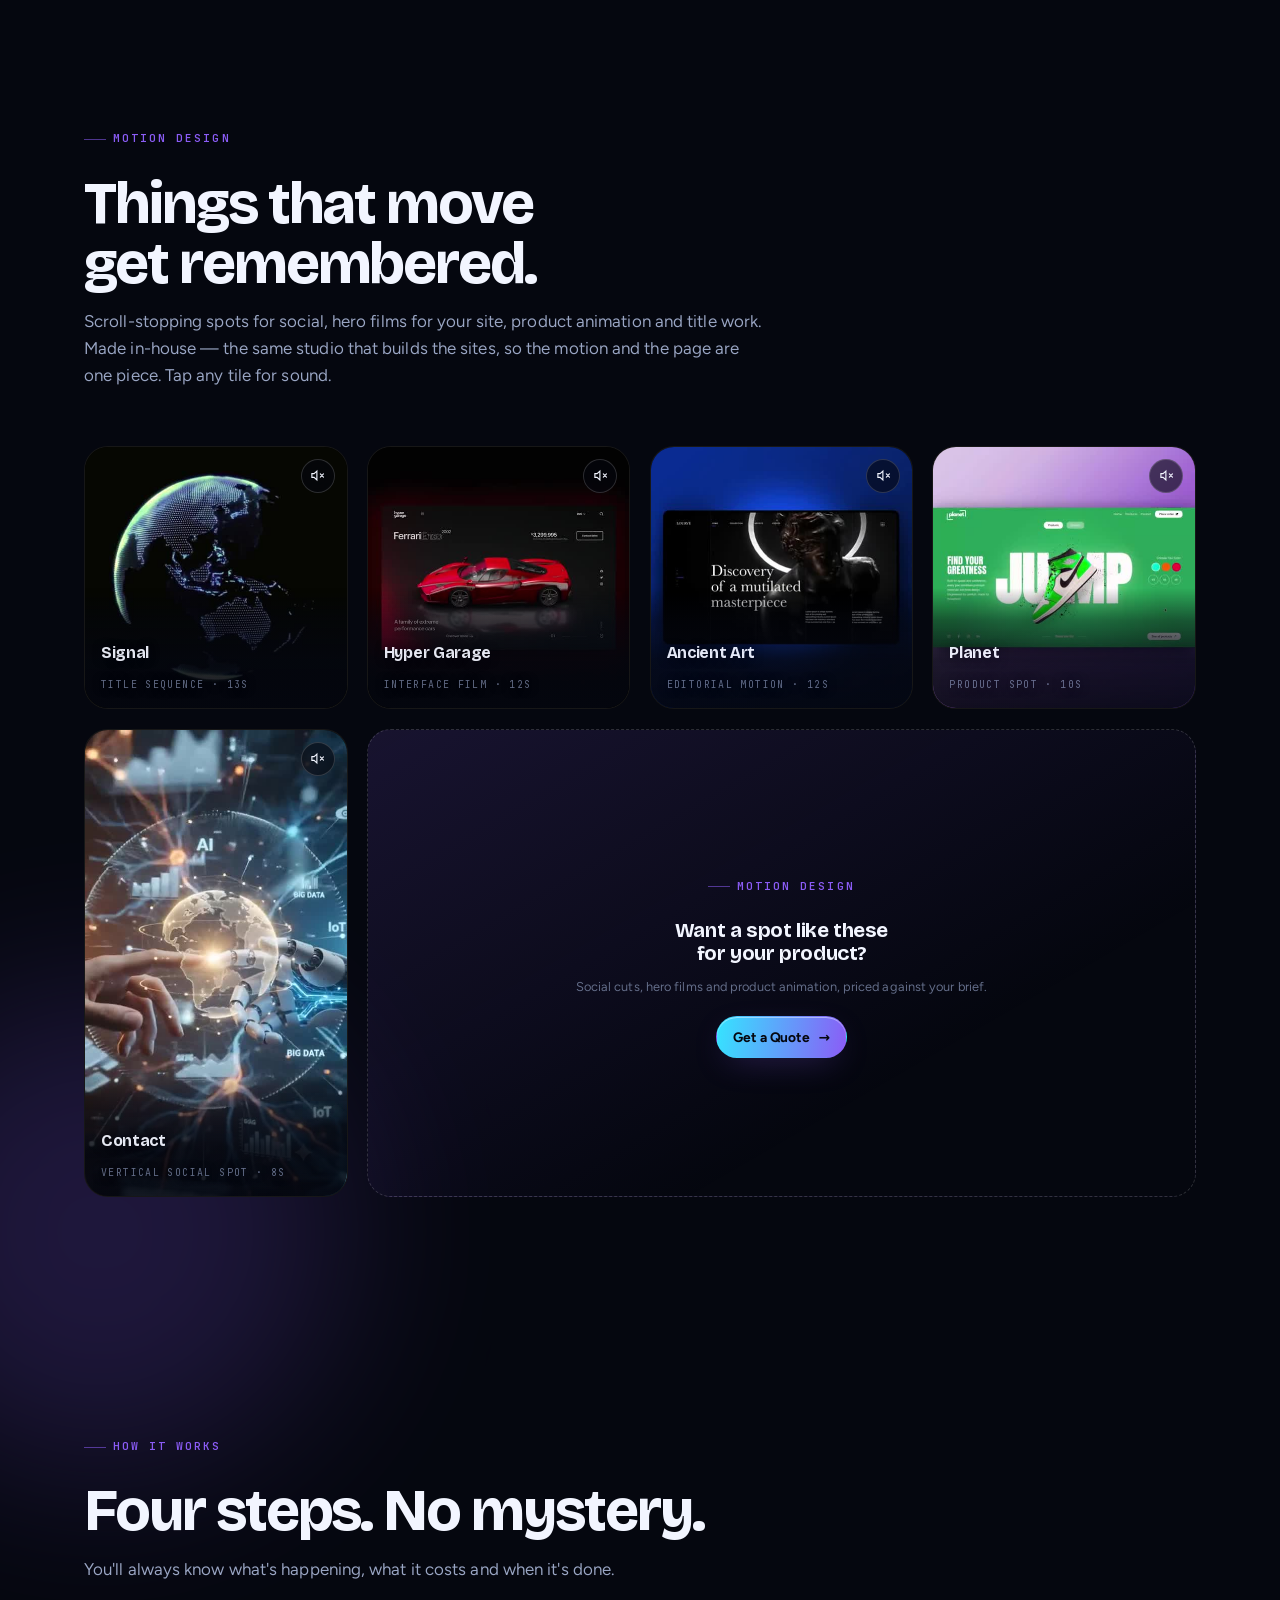
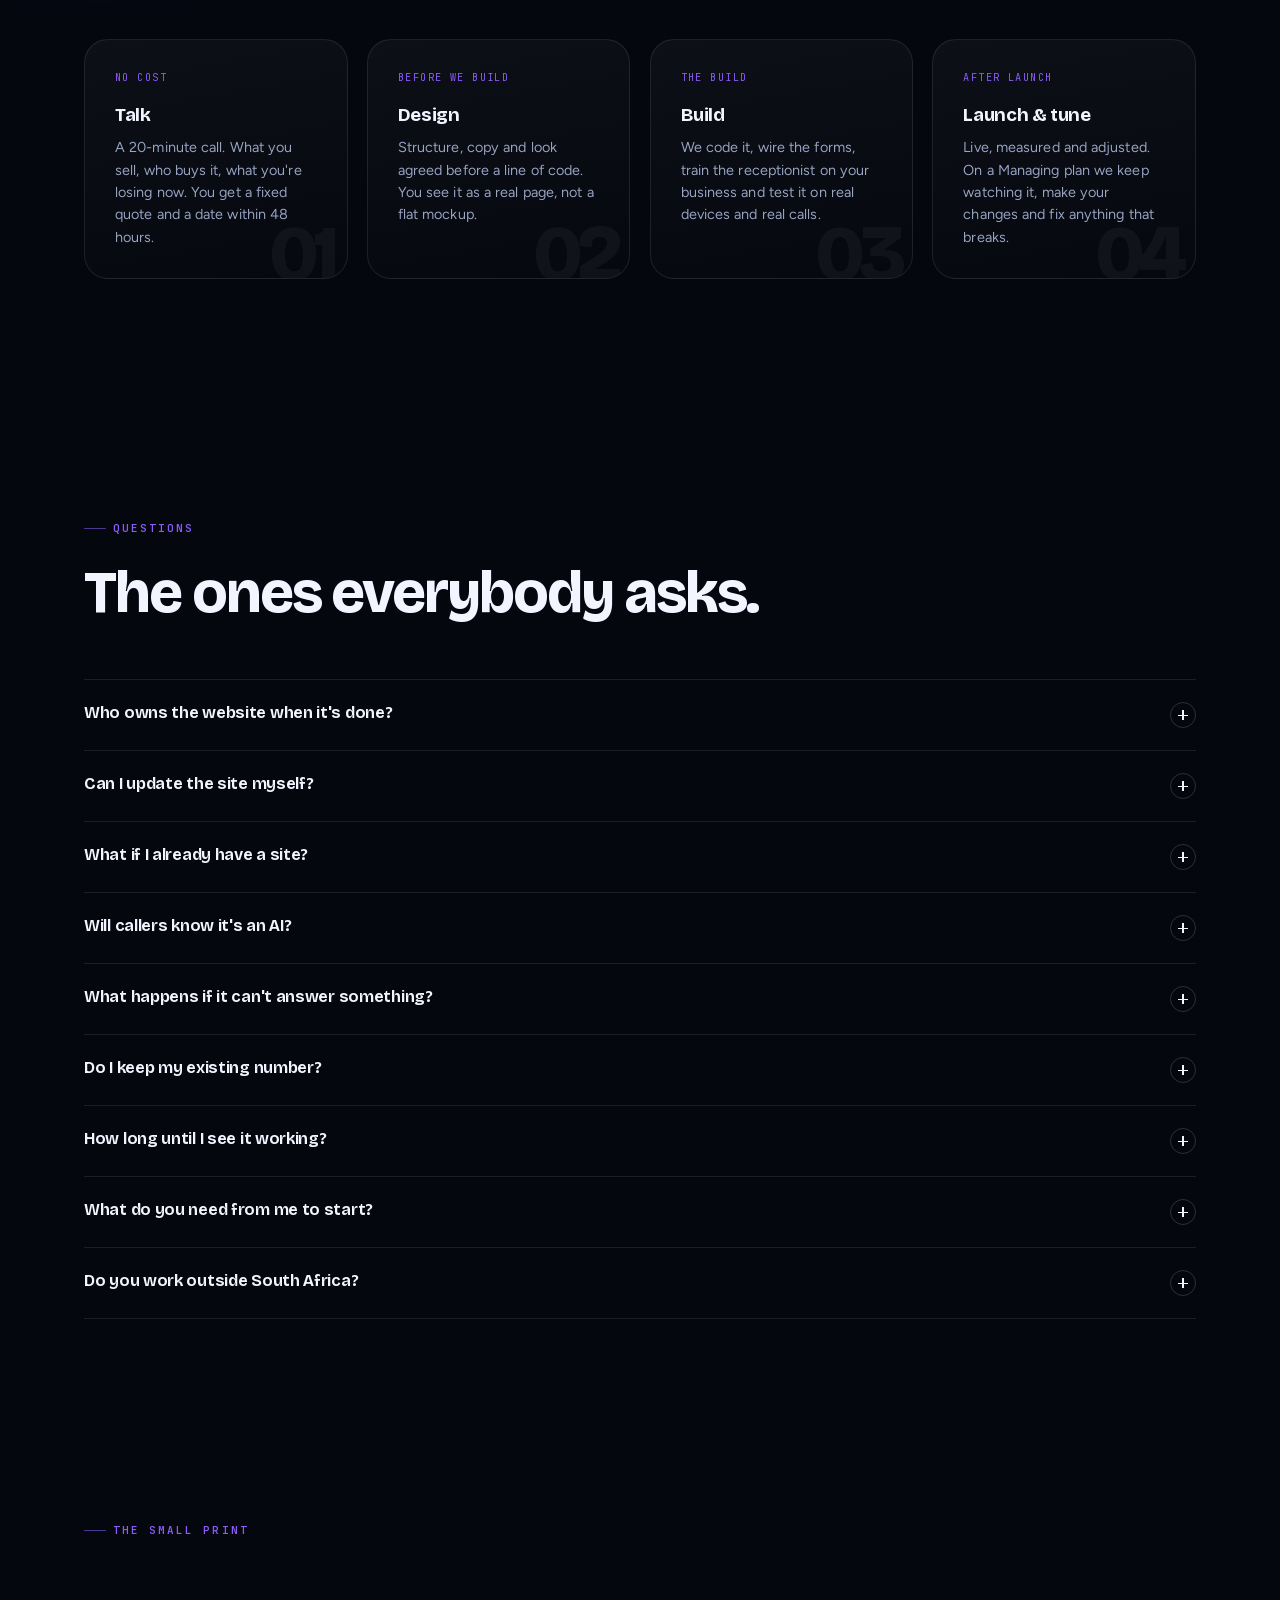
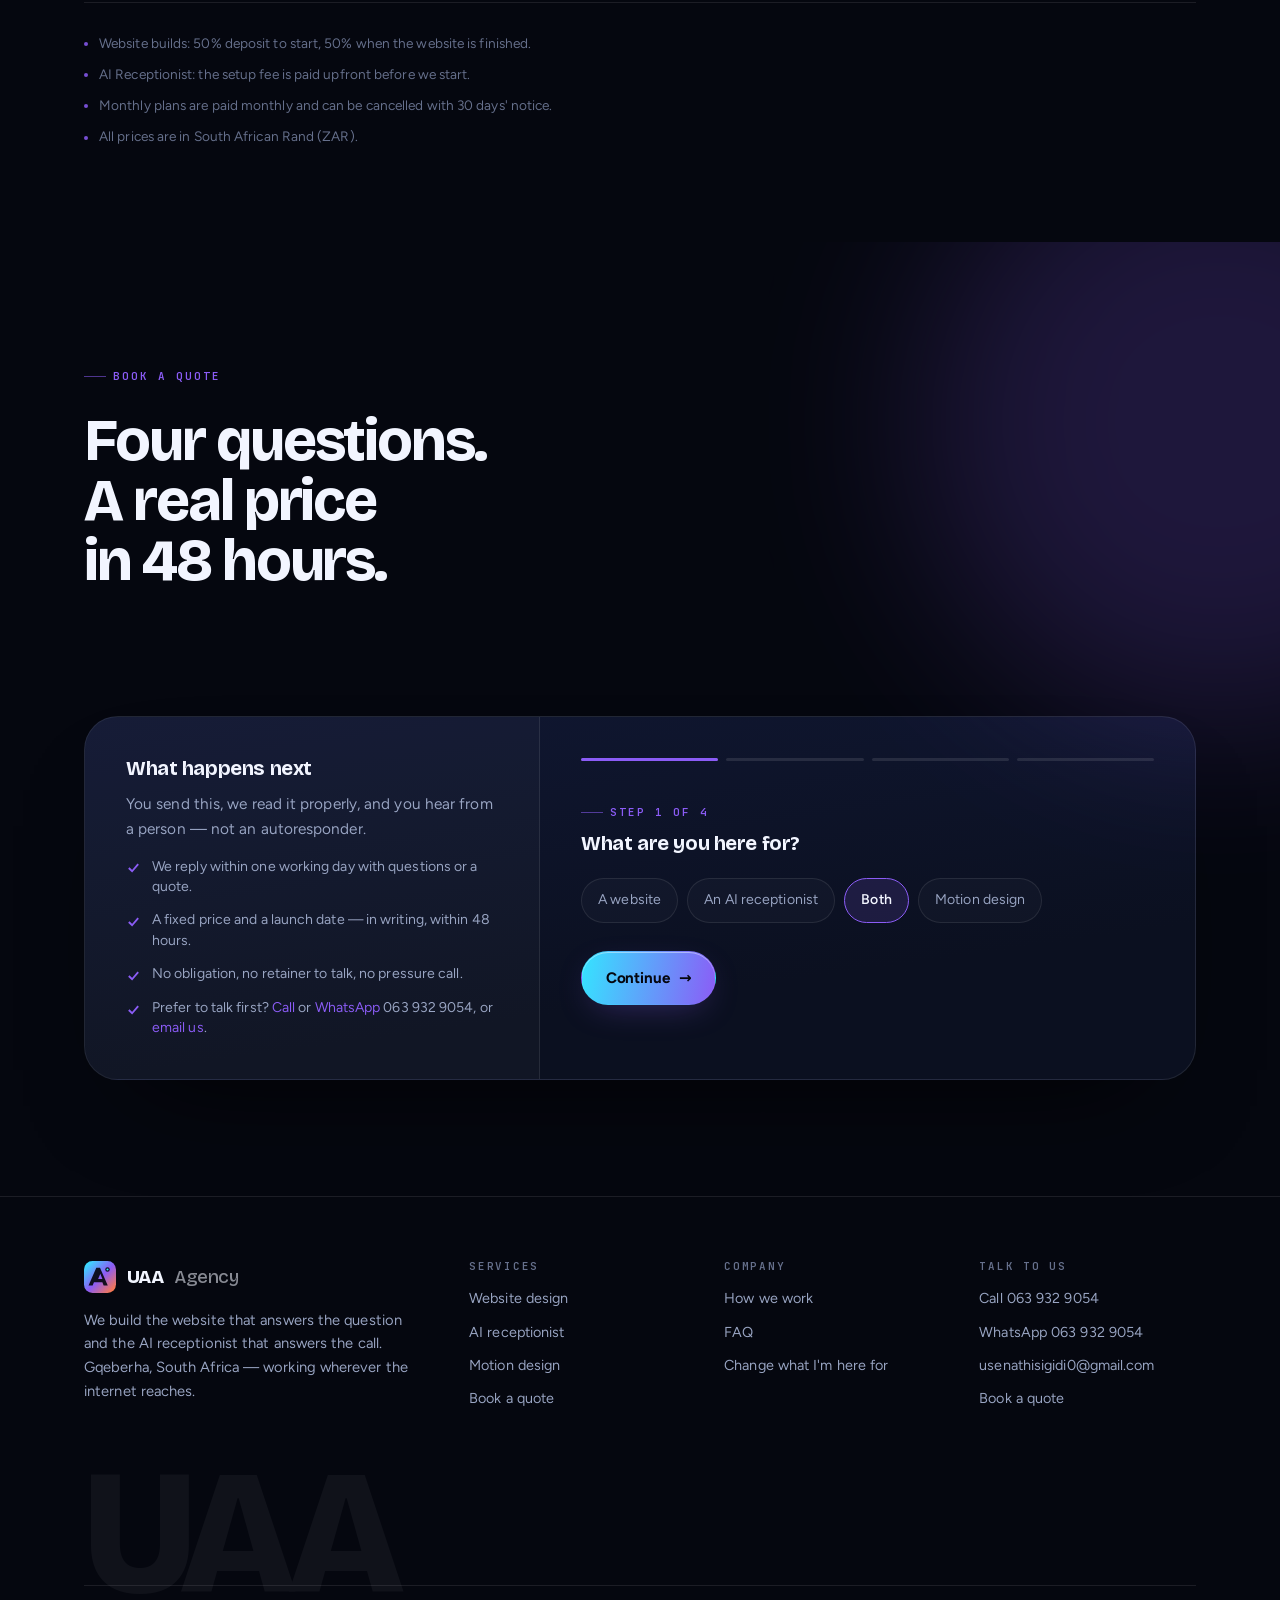
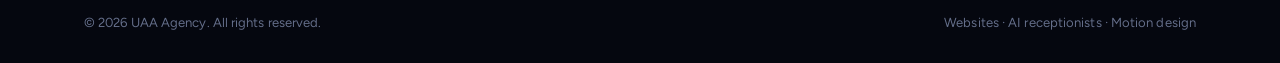
==== commit 900d8475: "Cut first load from 1456 KB to 383 KB before deploying A pre-deploy audit found the page pulling rou" ====
--- a/uaa/index.html
+++ b/uaa/index.html
@@ -42,7 +42,7 @@
      ===================================================================== -->
 <div class="gate" id="gate" role="dialog" aria-modal="true" aria-labelledby="gate-title">
   <div class="gate__bg" aria-hidden="true">
-    <video src="assets/video/reel-globe.mp4" muted loop playsinline preload="auto" poster="assets/img/reel-globe-poster.jpg"></video>
+    <video src="assets/video/reel-globe.mp4" muted loop playsinline preload="none" poster="assets/img/reel-globe-poster.jpg"></video>
   </div>
 
   <div class="gate__inner" tabindex="-1">
@@ -121,7 +121,7 @@
 <!-- ===================================== HERO ===================================== -->
 <section class="hero">
   <div class="hero__vid" aria-hidden="true">
-    <video src="assets/video/reel-globe.mp4" data-ambient muted loop playsinline preload="auto" poster="assets/img/reel-globe-poster.jpg"></video>
+    <video src="assets/video/reel-globe.mp4" data-ambient muted loop playsinline preload="none" poster="assets/img/reel-globe-poster.jpg"></video>
   </div>
 
   <div class="wrap hero__in">
@@ -210,7 +210,7 @@
       </div>
 
       <div class="sectionlead__vid rv rv-d2">
-        <video src="assets/video/reel-hypergarage.mp4" data-track-video data-ambient muted loop playsinline preload="metadata" poster="assets/img/reel-hypergarage-poster.jpg"></video>
+        <video src="assets/video/reel-hypergarage.mp4" data-track-video data-ambient muted loop playsinline preload="none" poster="assets/img/reel-hypergarage-poster.jpg"></video>
       </div>
     </div>
   </div>
@@ -462,7 +462,7 @@
       </div>
 
       <div class="sectionlead__vid rv rv-d2" style="aspect-ratio:9/16;max-width:420px;margin-inline:auto">
-        <video src="assets/video/reel-ai-hands.mp4" data-track-video data-ambient muted loop playsinline preload="metadata" poster="assets/img/reel-ai-hands-poster.jpg"></video>
+        <video src="assets/video/reel-ai-hands.mp4" data-track-video data-ambient muted loop playsinline preload="none" poster="assets/img/reel-ai-hands-poster.jpg"></video>
       </div>
     </div>
   </div>
@@ -716,6 +716,16 @@
       <h2 class="rv rv-d1" style="margin:.9rem 0 .9rem">Four questions.<br>A real price<br>in 48 hours.</h2>
       <p class="lede rv rv-d2">No discovery-call marathon, no "it depends". Tell us what you need and we'll come back with a fixed number and a date.</p>
     </div>
+
+    <noscript>
+      <div class="quote__card rv in" style="padding:clamp(24px,3vw,38px);margin-bottom:18px">
+        <h3 style="margin-bottom:.6rem">The quote form needs JavaScript.</h3>
+        <p class="lede" style="margin-bottom:1.2rem">It looks like it is switched off, so send us the details directly and we will reply within 24&nbsp;hours. Tell us your business name, what you need, and the best number to reach you on.</p>
+        <p style="margin:0"><a class="btn btn--primary btn--sm" href="https://wa.me/27639329054">WhatsApp 063 932 9054</a>
+        <a class="btn btn--ghost btn--sm" href="mailto:usenathisigidi0@gmail.com" style="margin-left:8px">usenathisigidi0@gmail.com</a>
+        <a class="btn btn--ghost btn--sm" href="tel:+27639329054" style="margin-left:8px">Call us</a></p>
+      </div>
+    </noscript>
 
     <div class="quote__card rv rv-d2">
       <div class="quote__grid">
@@ -809,8 +819,50 @@
             <!-- done -->
             <div class="done" id="quote-done">
               <div class="done__ic"><svg viewBox="0 0 24 24" fill="none" stroke="currentColor" stroke-width="2" stroke-linecap="round" stroke-linejoin="round"><path d="M4 12.5 9.5 18 20 6.5"/></svg></div>
-              <h3 style="margin-bottom:.7rem">That's in. Thank you.</h3>
-              <p class="lede" style="margin-inline:auto">Your mail client should have opened with the brief ready to send. If it didn't, email it straight to <a href="mailto:usenathisigidi0@gmail.com" style="color:var(--accent)">usenathisigidi0@gmail.com</a> — we'll come back within one working day.</p>
+<div data-done-posted hidden>
+                <h3 style="margin-bottom:.7rem">Thanks! We&rsquo;ll get back to you within 24 hours with your quote.</h3>
+                <p class="lede" style="margin-inline:auto">It&rsquo;s landed in our inbox and we&rsquo;ll reply to the address you gave us.</p>
+                <p style="margin:1.4rem 0 0"><a class="btn btn--ghost btn--sm" href="https://wa.me/27639329054" target="_blank" rel="noopener" data-wa-now>Rather chat now? WhatsApp us &rarr;</a></p>
+              </div>
+
+              <div data-done-handoff hidden>
+                <h3 style="margin-bottom:.7rem">Almost there &mdash; send us your brief.</h3>
+                <p class="lede" style="margin-inline:auto">One tap and it&rsquo;s with us. We reply within 24&nbsp;hours.</p>
+
+                <div class="handoff">
+                  <p class="handoff__note" data-preview-note hidden>Opening WhatsApp, mail and the dialler is blocked inside this preview only. On the live site each button below opens straight away &mdash; for now, copy the brief and send it from your own apps.</p>
+
+                  <div class="handoff__ways">
+                    <a class="way way--primary" data-wa target="_blank" rel="noopener">
+                      <span class="way__ico"><svg viewBox="0 0 24 24" fill="currentColor" aria-hidden="true"><path d="M12.04 2.5a9.44 9.44 0 0 0-8.1 14.26L2.5 21.5l4.87-1.4A9.44 9.44 0 1 0 12.04 2.5Zm0 1.72a7.72 7.72 0 1 1-3.93 14.36l-.28-.17-2.9.83.85-2.82-.18-.29a7.72 7.72 0 0 1 6.44-11.91Zm4.42 9.82c-.24-.12-1.43-.7-1.65-.78s-.38-.12-.55.12-.63.78-.77.94-.28.18-.52.06a6.3 6.3 0 0 1-1.86-1.15 7 7 0 0 1-1.29-1.6c-.13-.24 0-.36.1-.48s.24-.28.36-.42a1.6 1.6 0 0 0 .24-.4.44.44 0 0 0 0-.42c0-.12-.55-1.32-.75-1.8s-.4-.41-.55-.42h-.47a.9.9 0 0 0-.65.3 2.72 2.72 0 0 0-.85 2.02A4.71 4.71 0 0 0 8.3 12.6a10.8 10.8 0 0 0 4.13 3.65 13.9 13.9 0 0 0 1.38.51 3.32 3.32 0 0 0 1.52.1 2.49 2.49 0 0 0 1.63-1.15 2.02 2.02 0 0 0 .14-1.15c-.06-.1-.22-.16-.46-.28Z"/></svg></span>
+                      <span class="way__txt"><b>Send on WhatsApp</b><span>Opens the chat with your brief already written &mdash; just press send</span></span>
+                      <span class="way__go" aria-hidden="true">&rarr;</span>
+                    </a>
+
+                    <a class="way" data-mail target="_blank" rel="noopener">
+                      <span class="way__ico"><svg viewBox="0 0 24 24" fill="none" stroke="currentColor" stroke-width="1.7" aria-hidden="true"><rect x="2.5" y="4.5" width="19" height="15" rx="2.5"/><path d="m3 7 9 6 9-6"/></svg></span>
+                      <span class="way__txt"><b>Send by email</b><span>Opens your mail app, brief and subject filled in</span></span>
+                      <span class="way__go" aria-hidden="true">&rarr;</span>
+                    </a>
+
+                    <a class="way" data-call href="tel:+27639329054">
+                      <span class="way__ico"><svg viewBox="0 0 24 24" fill="none" stroke="currentColor" stroke-width="1.7" stroke-linecap="round" stroke-linejoin="round" aria-hidden="true"><path d="M6.5 2.8h2.2l1.6 4-1.9 1.3a12.5 12.5 0 0 0 5.5 5.5l1.3-1.9 4 1.6v2.2a2.5 2.5 0 0 1-2.7 2.5A16.6 16.6 0 0 1 4 5.5 2.5 2.5 0 0 1 6.5 2.8Z"/></svg></span>
+                      <span class="way__txt"><b>Call us now</b><span>063 932 9054 &mdash; opens your dialler</span></span>
+                      <span class="way__go" aria-hidden="true">&rarr;</span>
+                    </a>
+                  </div>
+
+                  <details class="handoff__copybox">
+                    <summary>Rather copy and paste it yourself?</summary>
+                    <textarea class="handoff__text" id="q-handoff" readonly rows="8" aria-label="Your brief"></textarea>
+                    <button class="btn btn--ghost btn--sm handoff__copy" type="button" data-copy>Copy the brief</button>
+                    <p class="handoff__manual">Send it to <b class="handoff__addr">usenathisigidi0@gmail.com</b>
+                      <button class="handoff__mini" type="button" data-copy-email>Copy address</button>
+                      <span class="handoff__or">&middot; or WhatsApp / call <b>063&nbsp;932&nbsp;9054</b></span>
+                    </p>
+                  </details>
+                </div>
+              </div>
             </div>
           </form>
         </div>
@@ -883,7 +935,7 @@
       <h3 id="qm-title">Tell us about the project.</h3>
       <p class="lede">The more you tell us, the more accurate the number. Everything here takes about two minutes.</p>
 
-      <form id="qm-form" data-mailto="usenathisigidi0@gmail.com" data-endpoint="" novalidate>
+      <form id="qm-form" action="https://formspree.io/f/mgavwnon" method="POST" data-mailto="usenathisigidi0@gmail.com" data-endpoint="" novalidate>
         <!-- Spam trap: a real person never sees this, bots fill it in and the submission is dropped. -->
         <input type="text" name="_gotcha" tabindex="-1" autocomplete="off" aria-hidden="true" style="display:none">
         <div class="row2">
@@ -937,8 +989,50 @@
 
     <div class="done" id="qm-done">
       <div class="done__ic"><svg viewBox="0 0 24 24" fill="none" stroke="currentColor" stroke-width="2" stroke-linecap="round" stroke-linejoin="round"><path d="M4 12.5 9.5 18 20 6.5"/></svg></div>
-      <h3 style="margin-bottom:.7rem">Thanks! We&rsquo;ll get back to you within 24 hours with your quote.</h3>
-      <p class="lede" style="margin-inline:auto">If your mail client didn&rsquo;t open, send the brief straight to <a href="mailto:usenathisigidi0@gmail.com" style="color:var(--accent)">usenathisigidi0@gmail.com</a> and we&rsquo;ll pick it up there.</p>
+<div data-done-posted hidden>
+                <h3 style="margin-bottom:.7rem">Thanks! We&rsquo;ll get back to you within 24 hours with your quote.</h3>
+                <p class="lede" style="margin-inline:auto">It&rsquo;s landed in our inbox and we&rsquo;ll reply to the address you gave us.</p>
+                <p style="margin:1.4rem 0 0"><a class="btn btn--ghost btn--sm" href="https://wa.me/27639329054" target="_blank" rel="noopener" data-wa-now>Rather chat now? WhatsApp us &rarr;</a></p>
+              </div>
+
+              <div data-done-handoff hidden>
+                <h3 style="margin-bottom:.7rem">Almost there &mdash; send us your brief.</h3>
+                <p class="lede" style="margin-inline:auto">One tap and it&rsquo;s with us. We reply within 24&nbsp;hours.</p>
+
+                <div class="handoff">
+                  <p class="handoff__note" data-preview-note hidden>Opening WhatsApp, mail and the dialler is blocked inside this preview only. On the live site each button below opens straight away &mdash; for now, copy the brief and send it from your own apps.</p>
+
+                  <div class="handoff__ways">
+                    <a class="way way--primary" data-wa target="_blank" rel="noopener">
+                      <span class="way__ico"><svg viewBox="0 0 24 24" fill="currentColor" aria-hidden="true"><path d="M12.04 2.5a9.44 9.44 0 0 0-8.1 14.26L2.5 21.5l4.87-1.4A9.44 9.44 0 1 0 12.04 2.5Zm0 1.72a7.72 7.72 0 1 1-3.93 14.36l-.28-.17-2.9.83.85-2.82-.18-.29a7.72 7.72 0 0 1 6.44-11.91Zm4.42 9.82c-.24-.12-1.43-.7-1.65-.78s-.38-.12-.55.12-.63.78-.77.94-.28.18-.52.06a6.3 6.3 0 0 1-1.86-1.15 7 7 0 0 1-1.29-1.6c-.13-.24 0-.36.1-.48s.24-.28.36-.42a1.6 1.6 0 0 0 .24-.4.44.44 0 0 0 0-.42c0-.12-.55-1.32-.75-1.8s-.4-.41-.55-.42h-.47a.9.9 0 0 0-.65.3 2.72 2.72 0 0 0-.85 2.02A4.71 4.71 0 0 0 8.3 12.6a10.8 10.8 0 0 0 4.13 3.65 13.9 13.9 0 0 0 1.38.51 3.32 3.32 0 0 0 1.52.1 2.49 2.49 0 0 0 1.63-1.15 2.02 2.02 0 0 0 .14-1.15c-.06-.1-.22-.16-.46-.28Z"/></svg></span>
+                      <span class="way__txt"><b>Send on WhatsApp</b><span>Opens the chat with your brief already written &mdash; just press send</span></span>
+                      <span class="way__go" aria-hidden="true">&rarr;</span>
+                    </a>
+
+                    <a class="way" data-mail target="_blank" rel="noopener">
+                      <span class="way__ico"><svg viewBox="0 0 24 24" fill="none" stroke="currentColor" stroke-width="1.7" aria-hidden="true"><rect x="2.5" y="4.5" width="19" height="15" rx="2.5"/><path d="m3 7 9 6 9-6"/></svg></span>
+                      <span class="way__txt"><b>Send by email</b><span>Opens your mail app, brief and subject filled in</span></span>
+                      <span class="way__go" aria-hidden="true">&rarr;</span>
+                    </a>
+
+                    <a class="way" data-call href="tel:+27639329054">
+                      <span class="way__ico"><svg viewBox="0 0 24 24" fill="none" stroke="currentColor" stroke-width="1.7" stroke-linecap="round" stroke-linejoin="round" aria-hidden="true"><path d="M6.5 2.8h2.2l1.6 4-1.9 1.3a12.5 12.5 0 0 0 5.5 5.5l1.3-1.9 4 1.6v2.2a2.5 2.5 0 0 1-2.7 2.5A16.6 16.6 0 0 1 4 5.5 2.5 2.5 0 0 1 6.5 2.8Z"/></svg></span>
+                      <span class="way__txt"><b>Call us now</b><span>063 932 9054 &mdash; opens your dialler</span></span>
+                      <span class="way__go" aria-hidden="true">&rarr;</span>
+                    </a>
+                  </div>
+
+                  <details class="handoff__copybox">
+                    <summary>Rather copy and paste it yourself?</summary>
+                    <textarea class="handoff__text" id="qm-handoff" readonly rows="8" aria-label="Your brief"></textarea>
+                    <button class="btn btn--ghost btn--sm handoff__copy" type="button" data-copy>Copy the brief</button>
+                    <p class="handoff__manual">Send it to <b class="handoff__addr">usenathisigidi0@gmail.com</b>
+                      <button class="handoff__mini" type="button" data-copy-email>Copy address</button>
+                      <span class="handoff__or">&middot; or WhatsApp / call <b>063&nbsp;932&nbsp;9054</b></span>
+                    </p>
+                  </details>
+                </div>
+              </div>
       <button class="btn btn--ghost" type="button" id="qm-done-close" style="margin-top:22px">Close</button>
     </div>
   </div>
--- a/uaa/assets/css/uaa.css
+++ b/uaa/assets/css/uaa.css
@@ -728,3 +728,84 @@
   .tiergroup .g-3,.tiergroup .g-2{grid-template-columns:1fr}
   .plans th,.plans td{padding:12px 13px}
 }
+
+/* ==========================================================================
+   15. BRIEF HANDOFF — shown when a post could not be delivered. The visitor's
+       answers are never lost: two plain steps, copy then send, with WhatsApp,
+       email and the dialler each a real link they click themselves.
+   ========================================================================== */
+.handoff{text-align:left;max-width:560px;margin-inline:auto;margin-top:1.6rem}
+.handoff__step{
+  display:flex;align-items:center;gap:11px;margin:0 0 12px;
+  font-weight:640;font-size:.97rem;letter-spacing:-.012em;color:var(--text);
+}
+.handoff__step b{
+  width:23px;height:23px;border-radius:50%;flex-shrink:0;display:grid;place-items:center;
+  background:var(--accent);color:var(--accent-ink);font-family:var(--mono);font-size:.68rem;font-weight:700;
+}
+.handoff__step:not(:first-child){margin-top:26px}
+.handoff__text{
+  width:100%;padding:14px 16px;border-radius:12px;border:1px solid var(--line);
+  background:rgba(5,7,15,.6);color:var(--text-2);font-family:var(--mono);
+  font-size:.8rem;line-height:1.6;resize:vertical;white-space:pre;overflow:auto;
+}
+.handoff__text:focus{outline:none;border-color:var(--accent);box-shadow:0 0 0 3px var(--accent-soft)}
+.handoff__copy{width:100%;margin-top:11px}
+
+/* the WhatsApp row leads: it is the one redirect that carries the brief */
+.way--primary{
+  border-color:var(--accent);
+  background:linear-gradient(100deg,var(--accent-soft),rgba(255,255,255,.02));
+}
+.way--primary .way__ico{background:var(--accent);color:var(--accent-ink);border-color:var(--accent)}
+.way--primary .way__txt b{font-size:1rem}
+.way--primary:hover{background:linear-gradient(100deg,var(--accent-soft),var(--accent-soft))}
+
+/* copying is the fallback, folded away unless the visitor wants it */
+.handoff__copybox{margin-top:18px;border-top:1px solid var(--line);padding-top:16px}
+.handoff__copybox summary{
+  cursor:pointer;list-style:none;font-size:.85rem;color:var(--text-3);
+  display:inline-flex;align-items:center;gap:8px;transition:color .3s;
+}
+.handoff__copybox summary::-webkit-details-marker{display:none}
+.handoff__copybox summary::before{
+  content:"+";font-family:var(--mono);font-size:.9rem;width:18px;height:18px;border-radius:50%;
+  border:1px solid var(--line-strong);display:grid;place-items:center;line-height:1;
+}
+.handoff__copybox[open] summary::before{content:"\2212"}
+.handoff__copybox summary:hover{color:var(--text)}
+.handoff__copybox > *:not(summary){margin-top:12px}
+
+.handoff__ways{display:grid;gap:8px}
+.way{
+  display:flex;align-items:center;gap:13px;padding:13px 15px;border-radius:14px;
+  border:1px solid var(--line);background:rgba(255,255,255,.03);
+  transition:border-color .3s,background .3s,transform .35s var(--ease);
+}
+.way:hover{border-color:var(--accent);background:var(--accent-soft);transform:translateX(3px)}
+.way__ico{
+  width:34px;height:34px;border-radius:10px;flex-shrink:0;display:grid;place-items:center;
+  background:var(--accent-soft);border:1px solid var(--accent);color:var(--accent);
+}
+.way__ico svg{width:17px;height:17px}
+.way__txt{display:flex;flex-direction:column;min-width:0}
+.way__txt b{font-weight:640;font-size:.94rem;letter-spacing:-.012em;line-height:1.3}
+.way__txt span{font-size:.81rem;color:var(--text-3);line-height:1.4}
+.way__go{margin-left:auto;color:var(--accent);flex-shrink:0;font-size:1.05rem}
+
+.handoff__note{
+  margin:0 0 12px;font-size:.83rem;color:var(--text-2);line-height:1.55;
+  padding:12px 14px;border-radius:11px;border:1px solid var(--line-strong);background:rgba(255,255,255,.035);
+}
+.handoff__manual{
+  margin:16px 0 0;font-size:.83rem;color:var(--text-3);line-height:1.75;
+  padding-top:14px;border-top:1px solid var(--line);
+}
+.handoff__addr{color:var(--text);font-weight:600;word-break:break-all}
+.handoff__or b{color:var(--text-2);font-weight:600}
+.handoff__mini{
+  font-family:var(--mono);font-size:.63rem;letter-spacing:.11em;text-transform:uppercase;
+  padding:.36em .7em;border-radius:100px;border:1px solid var(--line-strong);color:var(--text-2);
+  transition:background .3s,color .3s,border-color .3s;vertical-align:middle;margin-inline:4px;
+}
+.handoff__mini:hover{background:var(--accent);color:var(--accent-ink);border-color:var(--accent)}
